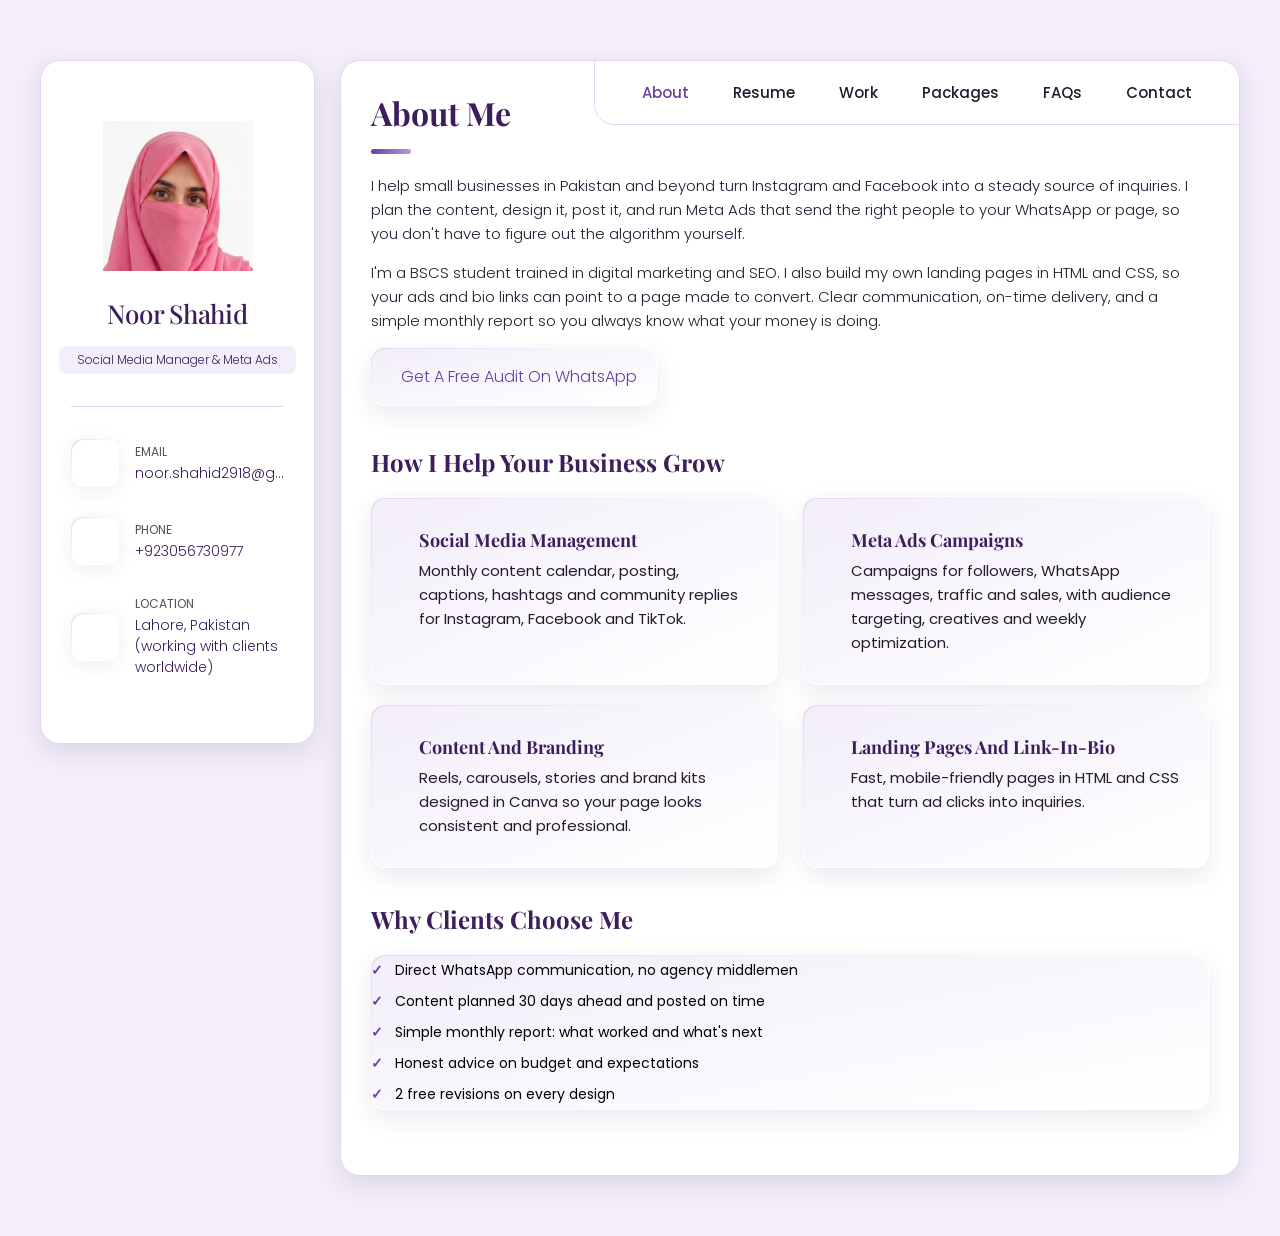
==== index.html @ eab1bddc "Add files via upload" ====
<!DOCTYPE html>
<html lang="en">

<head>
  <meta charset="UTF-8">
  <meta http-equiv="X-UA-Compatible" content="IE=edge">
  <meta name="viewport" content="width=device-width, initial-scale=1.0">
  <title>Noor Shahid | Social Media Manager &amp; Meta Ads Specialist</title>
  <meta name="description" content="Social media management, content creation and Meta Ads for small businesses in Pakistan. Book a free social media audit.">

  <!--
    - favicon
  -->
  

  <!--
    - custom css link
  -->
  <link rel="stylesheet" href="./assets/css/style.css">

  <!--
    - google font link
  -->
  <link rel="preconnect" href="https://fonts.googleapis.com">
  <link rel="preconnect" href="https://fonts.gstatic.com" crossorigin>
  <link href="https://fonts.googleapis.com/css2?family=Playfair+Display:wght@600;700&family=Poppins:wght@300;400;500;600&display=swap" rel="stylesheet">
</head>

<body>

  <!--
    - #MAIN
  -->

  <main>

    <!--
      - #SIDEBAR
    -->

    <aside class="sidebar" data-sidebar>

      <div class="sidebar-info">

        <figure class="avatar-box">
          <img src="assets/images/noor.jpg" alt="Noor Shahid" width="80">
        </figure>

        <div class="info-content">
          <h1 class="name" title="Noor Shahid">Noor Shahid</h1>

          <p class="title">Social Media Manager &amp; Meta Ads</p>
        </div>

        <button class="info_more-btn" data-sidebar-btn>
          <span>Show Contacts</span>

          <ion-icon name="chevron-down"></ion-icon>
        </button>

      </div>

      <div class="sidebar-info_more">

        <div class="separator"></div>

        <ul class="contacts-list">

          <li class="contact-item">

            <div class="icon-box">
              <ion-icon name="mail-outline"></ion-icon>
            </div>

            <div class="contact-info">
              <p class="contact-title">Email</p>

              <a href="mailto:noor.shahid2918@gmail.com" class="contact-link">noor.shahid2918@gmail.com</a>
            </div>

          </li>

          <li class="contact-item">

            <div class="icon-box">
              <ion-icon name="phone-portrait-outline"></ion-icon>
            </div>

            <div class="contact-info">
              <p class="contact-title">Phone</p>

              <a href="tel:+923056730977" class="contact-link">+923056730977</a>
            </div>

          </li>

          

          <li class="contact-item">

            <div class="icon-box">
              <ion-icon name="location-outline"></ion-icon>
            </div>

            <div class="contact-info">
              <p class="contact-title">Location</p>

              <address>Lahore, Pakistan (working with clients worldwide)</address>
            </div>

          </li>

        </ul>

        <div class="separator"></div>

        <ul class="social-list"><li class="social-item"><a href="https://www.instagram.com/noor.shahid.29/?hl=en" class="social-link" target="_blank" rel="noopener" aria-label="Instagram"><ion-icon name="logo-instagram"></ion-icon></a></li><li class="social-item"><a href="https://www.facebook.com/noorshahid.pk" class="social-link" target="_blank" rel="noopener" aria-label="Facebook"><ion-icon name="logo-facebook"></ion-icon></a></li><li class="social-item"><a href="https://www.tiktok.com/@noor.shahid9" class="social-link" target="_blank" rel="noopener" aria-label="TikTok"><ion-icon name="logo-tiktok"></ion-icon></a></li><li class="social-item"><a href="https://www.linkedin.com/in/noorshahid-pk" class="social-link" target="_blank" rel="noopener" aria-label="LinkedIn"><ion-icon name="logo-linkedin"></ion-icon></a></li><li class="social-item"><a href="https://www.youtube.com/@noorshahid-pk" class="social-link" target="_blank" rel="noopener" aria-label="YouTube"><ion-icon name="logo-youtube"></ion-icon></a></li><li class="social-item"><a href="https://wa.me/923056730977" class="social-link" target="_blank" rel="noopener" aria-label="WhatsApp"><ion-icon name="logo-whatsapp"></ion-icon></a></li></ul>

      </div>

    </aside>





    <!--
      - #main-content
    -->

    <div class="main-content">

      <!--
        - #NAVBAR
      -->

      <nav class="navbar">

        <ul class="navbar-list">

          <li class="navbar-item">
            <button class="navbar-link  active" data-nav-link>About</button>
          </li>

          <li class="navbar-item">
            <button class="navbar-link" data-nav-link>Resume</button>
          </li>

          <li class="navbar-item">
            <button class="navbar-link" data-nav-link>Work</button>
          </li>

          <li class="navbar-item"><button class="navbar-link" data-nav-link>Packages</button></li>
<li class="navbar-item"><button class="navbar-link" data-nav-link>FAQs</button></li>
<li class="navbar-item">
            <button class="navbar-link" data-nav-link>Contact</button>
          </li>
          


        </ul>

      </nav>





      <!--
        - #ABOUT
      -->

      <article class="about  active" data-page="about">

        <header>
          <h2 class="h2 article-title">About me</h2>
        </header>

        <section class="about-text">
          <p>I help small businesses in Pakistan and beyond turn Instagram and Facebook into a steady source of inquiries. I plan the content, design it, post it, and run Meta Ads that send the right people to your WhatsApp or page, so you don't have to figure out the algorithm yourself.</p>
          <p>I'm a BSCS student trained in digital marketing and SEO. I also build my own landing pages in HTML and CSS, so your ads and bio links can point to a page made to convert. Clear communication, on-time delivery, and a simple monthly report so you always know what your money is doing.</p>
          <p><a class="form-btn" style="display:inline-flex;width:auto" href="https://wa.me/923056730977?text=Hi%20Noor%2C%20I%27d%20like%20a%20free%20social%20media%20audit" target="_blank" rel="noopener"><ion-icon name="logo-whatsapp"></ion-icon><span>Get a free audit on WhatsApp</span></a></p>
        </section>


        <!--
          - service
        -->

        <section class="service">

          <h3 class="h3 service-title">How I help your business grow</h3>

          <ul class="service-list"><li class="service-item"><div class="service-icon-box"><ion-icon name="calendar-outline"></ion-icon></div><div class="service-content-box"><h4 class="h4 service-item-title">Social media management</h4><p class="service-item-text">Monthly content calendar, posting, captions, hashtags and community replies for Instagram, Facebook and TikTok.</p></div></li><li class="service-item"><div class="service-icon-box"><ion-icon name="megaphone-outline"></ion-icon></div><div class="service-content-box"><h4 class="h4 service-item-title">Meta Ads campaigns</h4><p class="service-item-text">Campaigns for followers, WhatsApp messages, traffic and sales, with audience targeting, creatives and weekly optimization.</p></div></li><li class="service-item"><div class="service-icon-box"><ion-icon name="color-palette-outline"></ion-icon></div><div class="service-content-box"><h4 class="h4 service-item-title">Content and branding</h4><p class="service-item-text">Reels, carousels, stories and brand kits designed in Canva so your page looks consistent and professional.</p></div></li><li class="service-item"><div class="service-icon-box"><ion-icon name="laptop-outline"></ion-icon></div><div class="service-content-box"><h4 class="h4 service-item-title">Landing pages and link-in-bio</h4><p class="service-item-text">Fast, mobile-friendly pages in HTML and CSS that turn ad clicks into inquiries.</p></div></li></ul>

        </section>

        <section class="service"><h3 class="h3 service-title">Why clients choose me</h3><ul class="why content-card"><li>Direct WhatsApp communication, no agency middlemen</li><li>Content planned 30 days ahead and posted on time</li><li>Simple monthly report: what worked and what's next</li><li>Honest advice on budget and expectations</li><li>2 free revisions on every design</li></ul></section>


        <!--
          - testimonials
        -->

        <!--
          TESTIMONIALS: hidden until real client testimonials are available.
          To bring back, remove this comment wrapper and fill in real
          client name, photo, and quote for each <li class="testimonials-item">.
        -->
        <!--
        <section class="testimonials">

          <h3 class="h3 testimonials-title">Testimonials</h3>

          <ul class="testimonials-list has-scrollbar">

            <li class="testimonials-item">
              <div class="content-card" data-testimonials-item>

                <figure class="testimonials-avatar-box">
                  <img src="./assets/images/avatar-1.png" alt="Client name" width="60" data-testimonials-avatar>
                </figure>

                <h4 class="h4 testimonials-item-title" data-testimonials-title>Client name</h4>

                <div class="testimonials-text" data-testimonials-text>
                  <p>
                    Client quote goes here.
                  </p>
                </div>

              </div>
            </li>

          </ul>

        </section>
        -->


        <!--
          - testimonials modal
        -->

        <div class="modal-container" data-modal-container>

          <div class="overlay" data-overlay></div>

          <section class="testimonials-modal">

            <button class="modal-close-btn" data-modal-close-btn>
              <ion-icon name="close-outline"></ion-icon>
            </button>

            <div class="modal-img-wrapper">
              <figure class="modal-avatar-box">
                <img src="./assets/images/avatar-1.png" alt="Daniel lewis" width="80" data-modal-img>
              </figure>

              <img src="./assets/images/icon-quote.svg" alt="quote icon">
            </div>

            <div class="modal-content">

              <h4 class="h3 modal-title" data-modal-title>Daniel lewis</h4>

              <time datetime="2021-06-14">14 June, 2021</time>

              <div data-modal-text>
                <p>
                  Richard was hired to create a corporate identity. We were very pleased with the work done. She has a
                  lot of experience
                  and is very concerned about the needs of client. Lorem ipsum dolor sit amet, ullamcous cididt
                  consectetur adipiscing
                  elit, seds do et eiusmod tempor incididunt ut laborels dolore magnarels alia.
                </p>
              </div>

            </div>

          </section>

        </div>


        <!--
          - clients
        -->

        <!--
          CLIENTS: hidden until you have real client logos to show.
          To bring back, remove this comment wrapper and swap in real
          client logos for each <li class="clients-item">.
        -->
        <!--
        <section class="clients">

          <h3 class="h3 clients-title">Clients</h3>

          <ul class="clients-list has-scrollbar">

            <li class="clients-item">
              <a href="#">
                <img src="./assets/images/logo-1-color.png" alt="client logo">
              </a>
            </li>

          </ul>

        </section>
        -->

      </article>





      <!--
        - #RESUME
      -->

      <article class="resume" data-page="resume">

        <header>
          <h2 class="h2 article-title">Resume</h2>
        </header>

        <section class="timeline">

          <div class="title-wrapper">
            <div class="icon-box">
              <ion-icon name="book-outline"></ion-icon>
            </div>

            <h3 class="h3">Education</h3>
          </div>

          <ol class="timeline-list"><li class="timeline-item"><h4 class="h4 timeline-item-title">Virtual University of Pakistan</h4><span>2025 — Present</span><p class="timeline-text">BS Computer Science (BSCS), in progress.</p></li></ol>

        </section>

        <section class="timeline">

          <div class="title-wrapper">
            <div class="icon-box">
              <ion-icon name="book-outline"></ion-icon>
            </div>

            <h3 class="h3">Experience</h3>
          </div>

          <ol class="timeline-list"><li class="timeline-item"><h4 class="h4 timeline-item-title">Social Media Manager &amp; Content Creator</h4><span>2026 — Present</span><p class="timeline-text">Plan, design and publish content for my brand accounts on Instagram, Facebook and TikTok: 90-day content calendars, reels, carousels and captions, with a consistent brand kit built in Canva.</p></li><li class="timeline-item"><h4 class="h4 timeline-item-title">Meta Ads (Meta Business Suite)</h4><span>2026</span><p class="timeline-text">Built four campaigns from scratch: awareness, Instagram followers, Facebook followers and WhatsApp conversions, including audience, placements, budget and call-to-action setup.</p></li><li class="timeline-item"><h4 class="h4 timeline-item-title">Digital Marketing &amp; SEO Training</h4><span>2026</span><p class="timeline-text">4-month professional course covering content strategy, SEO, social media marketing and paid ads.</p></li><li class="timeline-item"><h4 class="h4 timeline-item-title">Web Designer (HTML, CSS)</h4><span>2026 — Present</span><p class="timeline-text">Responsive websites and landing pages for businesses and my own products.</p></li></ol>

        </section>

        <section class="skill">

          <h3 class="h3 skills-title">My skills</h3>

          <ul class="skills-list content-card"><li class="skills-item"><div class="title-wrapper"><h5 class="h5">Social media management</h5><data value="90">90%</data></div><div class="skill-progress-bg"><div class="skill-progress-fill" style="width: 90%;"></div></div></li><li class="skills-item"><div class="title-wrapper"><h5 class="h5">Content creation (Canva, reels, carousels)</h5><data value="85">85%</data></div><div class="skill-progress-bg"><div class="skill-progress-fill" style="width: 85%;"></div></div></li><li class="skills-item"><div class="title-wrapper"><h5 class="h5">Copywriting and captions</h5><data value="80">80%</data></div><div class="skill-progress-bg"><div class="skill-progress-fill" style="width: 80%;"></div></div></li><li class="skills-item"><div class="title-wrapper"><h5 class="h5">Meta Ads (Business Suite)</h5><data value="70">70%</data></div><div class="skill-progress-bg"><div class="skill-progress-fill" style="width: 70%;"></div></div></li><li class="skills-item"><div class="title-wrapper"><h5 class="h5">Digital marketing and SEO</h5><data value="75">75%</data></div><div class="skill-progress-bg"><div class="skill-progress-fill" style="width: 75%;"></div></div></li><li class="skills-item"><div class="title-wrapper"><h5 class="h5">Landing pages (HTML, CSS)</h5><data value="85">85%</data></div><div class="skill-progress-bg"><div class="skill-progress-fill" style="width: 85%;"></div></div></li></ul>

        </section>

      </article>





      <!--
        - #PORTFOLIO
      -->

      <article class="portfolio" data-page="work"><header><h2 class="h2 article-title">My work</h2></header><section><p class="note">My content, campaigns and updates live on my social accounts. Tap any card to see them.</p><div class="soc-list"><a class="soc-card" href="https://www.instagram.com/noor.shahid.29/?hl=en" target="_blank" rel="noopener"><ion-icon name="logo-instagram"></ion-icon><div><b>Instagram</b><span>@noor.shahid.29</span></div></a><a class="soc-card" href="https://www.facebook.com/noorshahid.pk" target="_blank" rel="noopener"><ion-icon name="logo-facebook"></ion-icon><div><b>Facebook</b><span>Noor Shahid</span></div></a><a class="soc-card" href="https://www.tiktok.com/@noor.shahid9" target="_blank" rel="noopener"><ion-icon name="logo-tiktok"></ion-icon><div><b>TikTok</b><span>@noor.shahid9</span></div></a><a class="soc-card" href="https://www.linkedin.com/in/noorshahid-pk" target="_blank" rel="noopener"><ion-icon name="logo-linkedin"></ion-icon><div><b>LinkedIn</b><span>Noor Shahid</span></div></a><a class="soc-card" href="https://www.youtube.com/@noorshahid-pk" target="_blank" rel="noopener"><ion-icon name="logo-youtube"></ion-icon><div><b>YouTube</b><span>@noorshahid-pk</span></div></a></div></section></article>






      <!--
        - #CONTACT
      -->

      <article class="portfolio" data-page="packages"><header><h2 class="h2 article-title">Packages</h2></header><section><h3 class="h3">Social media management</h3><div class="plan-grid"><div class="plan"><div class="top"><h4>Silver</h4><div class="p">Rs 10,000</div><small>per month</small></div><ul><li>1 platform</li><li>12 designed posts + 2 reels</li><li>Creative captions</li><li>Hashtag research</li><li>Content calendar</li><li>Basic monthly report</li></ul><a class="btn-cta" href="https://wa.me/923056730977?text=Hi%20Noor%2C%20I%20want%20to%20order%20a%20package" target="_blank" rel="noopener">Order now</a></div><div class="plan pop"><div class="top"><h4>Gold <span class=badge>Popular</span></h4><div class="p">Rs 18,000</div><small>per month</small></div><ul><li>2 platforms</li><li>20 designed posts + 6 reels</li><li>10 stories</li><li>Captions and hashtags</li><li>Community replies</li><li>Detailed monthly report</li></ul><a class="btn-cta" href="https://wa.me/923056730977?text=Hi%20Noor%2C%20I%20want%20to%20order%20a%20package" target="_blank" rel="noopener">Order now</a></div><div class="plan"><div class="top"><h4>Platinum</h4><div class="p">Rs 30,000</div><small>per month</small></div><ul><li>3 platforms</li><li>30 designed posts + 10 reels</li><li>20 stories</li><li>Monthly strategy call</li><li>Competitor review</li><li>Detailed report and plan</li></ul><a class="btn-cta" href="https://wa.me/923056730977?text=Hi%20Noor%2C%20I%20want%20to%20order%20a%20package" target="_blank" rel="noopener">Order now</a></div></div><h3 class="h3">Meta Ads management</h3><div class="plan-grid"><div class="plan"><div class="top"><h4>Basic</h4><div class="p">Rs 8,000</div><small>per month</small></div><ul><li>1 campaign</li><li>2 ad creatives</li><li>Audience setup</li><li>Monthly report</li></ul><a class="btn-cta" href="https://wa.me/923056730977?text=Hi%20Noor%2C%20I%20want%20to%20order%20a%20package" target="_blank" rel="noopener">Order now</a></div><div class="plan pop"><div class="top"><h4>Standard <span class=badge>Popular</span></h4><div class="p">Rs 15,000</div><small>per month</small></div><ul><li>2 campaigns</li><li>4 ad creatives</li><li>Weekly optimization</li><li>Bi-weekly report</li></ul><a class="btn-cta" href="https://wa.me/923056730977?text=Hi%20Noor%2C%20I%20want%20to%20order%20a%20package" target="_blank" rel="noopener">Order now</a></div><div class="plan"><div class="top"><h4>Pro</h4><div class="p">Rs 25,000</div><small>per month</small></div><ul><li>4 campaigns</li><li>8 creatives + retargeting</li><li>Weekly optimization</li><li>Weekly report</li></ul><a class="btn-cta" href="https://wa.me/923056730977?text=Hi%20Noor%2C%20I%20want%20to%20order%20a%20package" target="_blank" rel="noopener">Order now</a></div></div><p class="note">Launch prices for my first clients. Ad budget is paid separately to Meta. 50% advance, the rest on delivery or at the start of the month. Need something custom? Ask for a quote.</p><a class="form-btn btn-inline" href="https://wa.me/923056730977?text=Hi%20Noor%2C%20I%27m%20interested%20in%20your%20packages" target="_blank" rel="noopener"><ion-icon name="logo-whatsapp"></ion-icon><span>Ask about a package</span></a></section></article>
<article class="portfolio" data-page="faqs"><header><h2 class="h2 article-title">FAQs</h2></header><section><details><summary>What do you need from me to start?</summary><p>Your logo, brand colors, product photos and admin or partner access to your pages. Never share your password.</p></details><details><summary>Do you guarantee sales or followers?</summary><p>I guarantee quality work, consistency and honest reporting. Results depend on your product, budget and market.</p></details><details><summary>Is the ad budget included?</summary><p>No. The ad budget goes straight from your account to Meta. My fee covers strategy, creatives and management.</p></details><details><summary>How many revisions do I get?</summary><p>Two revisions per post or ad creative. Extra revisions are charged separately.</p></details><details><summary>How fast can we start?</summary><p>Usually within 3 to 5 working days after the advance payment.</p></details><details><summary>How do I pay?</summary><p>Bank transfer, JazzCash or Easypaisa. 50% advance, the rest as agreed. You get an invoice for every payment.</p></details><details><summary>Can I cancel?</summary><p>Yes, with 7 days notice. Advance for work already started is non-refundable.</p></details></section></article>

      <!-- #CONTACT -->
      <article class="contact" data-page="contact">

        <header>
          <h2 class="h2 article-title">Contact</h2>
        </header>

        <section class="mapbox" data-mapbox>
          <figure>
            <iframe
              src="https://www.google.com/maps/embed?pb=!1m18!1m12!1m3!1d217712.8!2d74.2100!3d31.5497!2m3!1f0!2f0!3f0!3m2!1i1024!2i768!4f13.1!3m3!1m2!1s0x39190483e58107d9%3A0xc22e37f9b47ff86f!2sLahore%2C%20Pakistan!5e0!3m2!1sen!2sbd!4v1647608789441!5m2!1sen!2sbd"
              width="400" height="300" loading="lazy"></iframe>
          </figure>
        </section>

        <section class="contact-form">

          <h3 class="h3 form-title">Get a free social media audit</h3>

          <form name="contact" method="POST" data-netlify="true" netlify-honeypot="bot-field" action="/thank-you.html" class="form" data-form>

            <input type="hidden" name="form-name" value="contact">

            <p style="display:none;">
              <label>Don't fill this out if you're human: <input name="bot-field"></label>
            </p>

            <div class="input-wrapper">
              <input type="text" name="fullname" class="form-input" placeholder="Full name" required data-form-input>

              <input type="email" name="email" class="form-input" placeholder="Email address" required data-form-input>
            </div>

            <textarea name="message" class="form-input" placeholder="Tell me about your business, your platform and your goal" required data-form-input></textarea>

            <button class="form-btn" type="submit" disabled data-form-btn>
              <ion-icon name="paper-plane"></ion-icon>
              <span>Send Message</span>
            </button>

          </form>

        </section>

      </article>

    </div>

  </main>






  <!--
    - custom js link
  -->
  <script src="./assets/js/script.js"></script>

  <!--
    - ionicon link
  -->
  <script type="module" src="https://unpkg.com/ionicons@5.5.2/dist/ionicons/ionicons.esm.js"></script>
  <script nomodule src="https://unpkg.com/ionicons@5.5.2/dist/ionicons/ionicons.js"></script>

</body>

</html>
---- assets/css/style.css ----
/*-----------------------------------*\
  #style.css
\*-----------------------------------*/


/**
 * copyright 2022 @codewithsadee
 */





/*-----------------------------------*\
  #CUSTOM PROPERTY
\*-----------------------------------*/

:root {

  /**
   * colors
   */

  /* gradient */

  --bg-gradient-onyx: linear-gradient(
    to bottom right, 
    hsl(240, 1%, 25%) 3%, 
    hsl(0, 0%, 19%) 97%
  );
  --bg-gradient-jet: linear-gradient(
    to bottom right, 
    hsla(240, 1%, 18%, 0.251) 0%, 
    hsla(240, 2%, 11%, 0) 100%
  ), hsl(240, 2%, 13%);
  --bg-gradient-yellow-1: linear-gradient(
    to bottom right, 
    hsl(45, 100%, 71%) 0%, 
    hsla(36, 100%, 69%, 0) 50%
  );
  --bg-gradient-yellow-2: linear-gradient(
    135deg, 
    hsla(45, 100%, 71%, 0.251) 0%, 
    hsla(35, 100%, 68%, 0) 59.86%
  ), hsl(240, 2%, 13%);
  --border-gradient-onyx: linear-gradient(
    to bottom right, 
    hsl(0, 0%, 25%) 0%, 
    hsla(0, 0%, 25%, 0) 50%
  );
  --text-gradient-yellow: linear-gradient(
    to right, 
    hsl(45, 100%, 72%), 
    hsl(35, 100%, 68%)
  );

  /* solid */

  --jet: hsl(0, 0%, 22%);
  --onyx: hsl(240, 1%, 17%);
  --eerie-black-1: hsl(240, 2%, 13%);
  --eerie-black-2: hsl(240, 2%, 12%);
  --smoky-black: hsl(0, 0%, 7%);
  --white-1: hsl(0, 0%, 100%);
  --white-2: hsl(0, 0%, 98%);
  --orange-yellow-crayola: hsl(45, 100%, 72%);
  --vegas-gold: hsl(45, 54%, 58%);
  --light-gray: hsl(0, 0%, 84%);
  --light-gray-70: hsla(0, 0%, 84%, 0.7);
  --bittersweet-shimmer: hsl(0, 43%, 51%);

  /**
   * typography
   */

  /* font-family */
  --ff-poppins: 'Poppins', sans-serif;

  /* font-size */
  --fs-1: 24px;
  --fs-2: 18px;
  --fs-3: 17px;
  --fs-4: 16px;
  --fs-5: 15px;
  --fs-6: 14px;
  --fs-7: 13px;
  --fs-8: 11px;

  /* font-weight */
  --fw-300: 300;
  --fw-400: 400;
  --fw-500: 500;
  --fw-600: 600;

  /**
   * shadow
   */
  
  --shadow-1: -4px 8px 24px hsla(0, 0%, 0%, 0.25);
  --shadow-2: 0 16px 30px hsla(0, 0%, 0%, 0.25);
  --shadow-3: 0 16px 40px hsla(0, 0%, 0%, 0.25);
  --shadow-4: 0 25px 50px hsla(0, 0%, 0%, 0.15);
  --shadow-5: 0 24px 80px hsla(0, 0%, 0%, 0.25);

  /**
   * transition
   */

  --transition-1: 0.25s ease;
  --transition-2: 0.5s ease-in-out;

}





/*-----------------------------------*\
  #RESET
\*-----------------------------------*/

*, *::before, *::after {
  margin: 0;
  padding: 0;
  box-sizing: border-box;
}

a { text-decoration: none; }

li { list-style: none; }

img, ion-icon, a, button, time, span { display: block; }

button {
  font: inherit;
  background: none;
  border: none;
  text-align: left;
  cursor: pointer;
}

input, textarea {
  display: block;
  width: 100%;
  background: none;
  font: inherit;
}

::selection {
  background: var(--orange-yellow-crayola);
  color: var(--smoky-black);
}

:focus { outline-color: var(--orange-yellow-crayola); }

html { font-family: var(--ff-poppins); }

body { background: var(--smoky-black); }





/*-----------------------------------*\
  #REUSED STYLE
\*-----------------------------------*/

.sidebar,
article {
  background: var(--eerie-black-2);
  border: 1px solid var(--jet);
  border-radius: 20px;
  padding: 15px;
  box-shadow: var(--shadow-1);
  z-index: 1;
}

.separator {
  width: 100%;
  height: 1px;
  background: var(--jet);
  margin: 16px 0;
}

.icon-box {
  position: relative;
  background: var(--border-gradient-onyx);
  width: 30px;
  height: 30px;
  border-radius: 8px;
  display: flex;
  justify-content: center;
  align-items: center;
  font-size: 16px;
  color: var(--orange-yellow-crayola);
  box-shadow: var(--shadow-1);
  z-index: 1;
}

.icon-box::before {
  content: "";
  position: absolute;
  inset: 1px;
  background: var(--eerie-black-1);
  border-radius: inherit;
  z-index: -1;
}

.icon-box ion-icon { --ionicon-stroke-width: 35px; }

article { display: none; }

article.active {
  display: block;
  animation: fade 0.5s ease backwards;
}

@keyframes fade {
  0% { opacity: 0; }
  100% { opacity: 1; }
}

.h2,
.h3,
.h4,
.h5 {
  color: var(--white-2);
  text-transform: capitalize;
}

.h2 { font-size: var(--fs-1); }

.h3 { font-size: var(--fs-2); }

.h4 { font-size: var(--fs-4); }

.h5 {
  font-size: var(--fs-7);
  font-weight: var(--fw-500);
}

.article-title {
  position: relative;
  padding-bottom: 7px;
}

.article-title::after {
  content: "";
  position: absolute;
  bottom: 0;
  left: 0;
  width: 30px;
  height: 3px;
  background: var(--text-gradient-yellow);
  border-radius: 3px;
}

.has-scrollbar::-webkit-scrollbar {
  width: 5px; /* for vertical scrollbar */
  height: 5px; /* for horizontal scrollbar */
}

.has-scrollbar::-webkit-scrollbar-track {
  background: var(--onyx);
  border-radius: 5px;
}

.has-scrollbar::-webkit-scrollbar-thumb {
  background: var(--orange-yellow-crayola);
  border-radius: 5px;
}

.has-scrollbar::-webkit-scrollbar-button { width: 20px; }

.content-card {
  position: relative;
  background: var(--border-gradient-onyx);
  padding: 15px;
  padding-top: 45px;
  border-radius: 14px;
  box-shadow: var(--shadow-2);
  cursor: pointer;
  z-index: 1;
}

.content-card::before {
  content: "";
  position: absolute;
  inset: 1px;
  background: var(--bg-gradient-jet);
  border-radius: inherit;
  z-index: -1;
}





/*-----------------------------------*\
  #MAIN
\*-----------------------------------*/

main {
  margin: 15px 12px;
  margin-bottom: 75px;
  min-width: 259px;
}





/*-----------------------------------*\
  #SIDEBAR
\*-----------------------------------*/

.sidebar {
  margin-bottom: 15px;
  max-height: 112px;
  overflow: hidden;
  transition: var(--transition-2);
}

.sidebar.active { max-height: 405px; }

.sidebar-info {
  position: relative;
  display: flex;
  justify-content: flex-start;
  align-items: center;
  gap: 15px;
}

.avatar-box {
  background: var(--bg-gradient-onyx);
  border-radius: 20px;
}

.info-content .name {
  color: var(--white-2);
  font-size: var(--fs-3);
  font-weight: var(--fw-500);
  letter-spacing: -0.25px;
  margin-bottom: 10px;
}

.info-content .title {
  color: var(--white-1);
  background: var(--onyx);
  font-size: var(--fs-8);
  font-weight: var(--fw-300);
  width: max-content;
  padding: 3px 12px;
  border-radius: 8px;
}

.info_more-btn {
  position: absolute;
  top: -15px;
  right: -15px;
  border-radius: 0 15px;
  font-size: 13px;
  color: var(--orange-yellow-crayola);
  background: var(--border-gradient-onyx);
  padding: 10px;
  box-shadow: var(--shadow-2);
  transition: var(--transition-1);
  z-index: 1;
}

.info_more-btn::before {
  content: "";
  position: absolute;
  inset: 1px;
  border-radius: inherit;
  background: var(--bg-gradient-jet);
  transition: var(--transition-1);
  z-index: -1;
}

.info_more-btn:hover,
.info_more-btn:focus { background: var(--bg-gradient-yellow-1); }

.info_more-btn:hover::before,
.info_more-btn:focus::before { background: var(--bg-gradient-yellow-2); }

.info_more-btn span { display: none; }

.sidebar-info_more {
  opacity: 0;
  visibility: hidden;
  transition: var(--transition-2);
}

.sidebar.active .sidebar-info_more {
  opacity: 1;
  visibility: visible;
}

.contacts-list {
  display: grid;
  grid-template-columns: 1fr;
  gap: 16px;
}

.contact-item {
  min-width: 100%;
  display: flex;
  align-items: center;
  gap: 16px;
}

.contact-info {
  max-width: calc(100% - 46px);
  width: calc(100% - 46px);
}

.contact-title {
  color: var(--light-gray-70);
  font-size: var(--fs-8);
  text-transform: uppercase;
  margin-bottom: 2px;
}

.contact-info :is(.contact-link, time, address) {
  color: var(--white-2);
  font-size: var(--fs-7);
}

.contact-info address { font-style: normal; }

.social-list {
  display: flex;
  justify-content: flex-start;
  align-items: center;
  gap: 15px;
  padding-bottom: 4px;
  padding-left: 7px;
}

.social-item .social-link {
  color: var(--light-gray-70);
  font-size: 18px;
}


.social-item .social-link:hover { color: var(--light-gray); }





/*-----------------------------------*\
  #NAVBAR
\*-----------------------------------*/

.navbar {
  position: fixed;
  bottom: 0;
  left: 0;
  width: 100%;
  background: hsla(240, 1%, 17%, 0.75);
  backdrop-filter: blur(10px);
  border: 1px solid var(--jet);
  border-radius: 12px 12px 0 0;
  box-shadow: var(--shadow-2);
  z-index: 5;
}

.navbar-list {
  display: flex;
  flex-wrap: wrap;
  justify-content: center;
  align-items: center;
  padding: 0 10px;
}

.navbar-link {
  color: var(--light-gray);
  font-size: var(--fs-8);
  padding: 20px 7px;
  transition: color var(--transition-1);
}

.navbar-link:hover,
.navbar-link:focus { color: var(--light-gray-70); }

.navbar-link.active { color: var(--orange-yellow-crayola); }





/*-----------------------------------*\
  #ABOUT
\*-----------------------------------*/

.about .article-title { margin-bottom: 15px; }

.about-text {
  color: var(--light-gray);
  font-size: var(--fs-6);
  font-weight: var(--fw-300);
  line-height: 1.6;
}

.about-text p { margin-bottom: 15px; }



/**
 * #service 
 */

.service { margin-bottom: 35px; }

.service-title { margin-bottom: 20px; }

.service-list {
  display: grid;
  grid-template-columns: 1fr;
  gap: 20px;
}

.service-item {
  position: relative;
  background: var(--border-gradient-onyx);
  padding: 20px;
  border-radius: 14px;
  box-shadow: var(--shadow-2);
  z-index: 1;
}

.service-item::before {
  content: "";
  position: absolute;
  inset: 1px;
  background: var(--bg-gradient-jet);
  border-radius: inherit;
  z-index: -1;
}

.service-icon-box { margin-bottom: 10px; }

.service-icon-box img { margin: auto; }

.service-content-box { text-align: center; }

.service-item-title { margin-bottom: 7px; }

.service-item-text {
  color: var(--light-gray);
  font-size: var(--fs-6);
  font-weight: var(--fw-3);
  line-height: 1.6;
}


/**
 * #testimonials 
 */

.testimonials { margin-bottom: 30px; }

.testimonials-title { margin-bottom: 20px; }

.testimonials-list {
  display: flex;
  justify-content: flex-start;
  align-items: flex-start;
  gap: 15px;
  margin: 0 -15px;
  padding: 25px 15px;
  padding-bottom: 35px;
  overflow-x: auto;
  scroll-behavior: smooth;
  overscroll-behavior-inline: contain;
  scroll-snap-type: inline mandatory;
}

.testimonials-item {
  min-width: 100%;
  scroll-snap-align: center;
}

.testimonials-avatar-box {
  position: absolute;
  top: 0;
  left: 0;
  transform: translate(15px, -25px);
  background: var(--bg-gradient-onyx);
  border-radius: 14px;
  box-shadow: var(--shadow-1);
}

.testimonials-item-title { margin-bottom: 7px; }

.testimonials-text {
  color: var(--light-gray);
  font-size: var(--fs-6);
  font-weight: var(--fw-300);
  line-height: 1.6;
  display: -webkit-box;
  line-clamp: 4;
  -webkit-line-clamp: 4;
  -webkit-box-orient: vertical;
  overflow: hidden;
}


/**
 * #testimonials-modal
 */

.modal-container {
  position: fixed;
  top: 0;
  left: 0;
  width: 100%;
  height: 100%;
  display: flex;
  justify-content: center;
  align-items: center;
  overflow-y: auto;
  overscroll-behavior: contain;
  z-index: 20;
  pointer-events: none;
  visibility: hidden;
}

.modal-container::-webkit-scrollbar { display: none; }

.modal-container.active {
  pointer-events: all;
  visibility: visible;
}

.overlay {
  position: fixed;
  top: 0;
  left: 0;
  width: 100%;
  height: 100vh;
  background: hsl(0, 0%, 5%);
  opacity: 0;
  visibility: hidden;
  pointer-events: none;
  z-index: 1;
  transition: var(--transition-1);
}

.overlay.active {
  opacity: 0.8;
  visibility: visible;
  pointer-events: all;
}

.testimonials-modal {
  background: var(--eerie-black-2);
  position: relative;
  padding: 15px;
  margin: 15px 12px;
  border: 1px solid var(--jet);
  border-radius: 14px;
  box-shadow: var(--shadow-5);
  transform: scale(1.2);
  opacity: 0;
  transition: var(--transition-1);
  z-index: 2;
}

.modal-container.active .testimonials-modal {
  transform: scale(1);
  opacity: 1;
}

.modal-close-btn {
  position: absolute;
  top: 15px;
  right: 15px;
  background: var(--onyx);
  border-radius: 8px;
  width: 32px;
  height: 32px;
  display: flex;
  justify-content: center;
  align-items: center;
  color: var(--white-2);
  font-size: 18px;
  opacity: 0.7;
}

.modal-close-btn:hover,
.modal-close-btn:focus { opacity: 1; }

.modal-close-btn ion-icon { --ionicon-stroke-width: 50px; }

.modal-avatar-box {
  background: var(--bg-gradient-onyx);
  width: max-content;
  border-radius: 14px;
  margin-bottom: 15px;
  box-shadow: var(--shadow-2);
}

.modal-img-wrapper > img { display: none; }

.modal-title { margin-bottom: 4px; }

.modal-content time {
  font-size: var(--fs-6);
  color: var(--light-gray-70);
  font-weight: var(--fw-300);
  margin-bottom: 10px;
}

.modal-content p {
  color: var(--light-gray);
  font-size: var(--fs-6);
  font-weight: var(--fw-300);
  line-height: 1.6;
}


/**
 * #clients 
 */

.clients { margin-bottom: 15px; }

.clients-list {
  display: flex;
  justify-content: flex-start;
  align-items: flex-start;
  gap: 15px;
  margin: 0 -15px;
  padding: 25px;
  padding-bottom: 25px;
  overflow-x: auto;
  scroll-behavior: smooth;
  overscroll-behavior-inline: contain;
  scroll-snap-type: inline mandatory;
  scroll-padding-inline: 25px;
}

.clients-item {
  min-width: 50%;
  scroll-snap-align: start;
}

.clients-item img {
  width: 100%;
  filter: grayscale(1);
  transition: var(--transition-1);
}

.clients-item img:hover { filter: grayscale(0); }





/*-----------------------------------*\
  #RESUME
\*-----------------------------------*/

.article-title { margin-bottom: 30px; }


/**
 * education and experience 
 */

.timeline { margin-bottom: 30px; }

.timeline .title-wrapper {
  display: flex;
  align-items: center;
  gap: 15px;
  margin-bottom: 25px;
}

.timeline-list {
  font-size: var(--fs-6);
  margin-left: 45px;
}

.timeline-item { position: relative; }

.timeline-item:not(:last-child) { margin-bottom: 20px; }

.timeline-item-title {
  font-size: var(--fs-6);
  line-height: 1.3;
  margin-bottom: 7px;
}

.timeline-list span {
  color: var(--vegas-gold);
  font-weight: var(--fw-400);
  line-height: 1.6;
}

.timeline-item:not(:last-child)::before {
  content: "";
  position: absolute;
  top: -25px;
  left: -30px;
  width: 1px;
  height: calc(100% + 50px);
  background: var(--jet);
}

.timeline-item::after {
  content: "";
  position: absolute;
  top: 5px;
  left: -33px;
  height: 6px;
  width: 6px;
  background: var(--text-gradient-yellow);
  border-radius: 50%;
  box-shadow: 0 0 0 4px var(--jet);
}

.timeline-text {
  color: var(--light-gray);
  font-weight: var(--fw-300);
  line-height: 1.6;
}


/**
 * skills 
 */

.skills-title { margin-bottom: 20px; }

.skills-list { padding: 20px; }


.skills-item:not(:last-child) { margin-bottom: 15px; }

.skill .title-wrapper {
  display: flex;
  align-items: center;
  gap: 5px;
  margin-bottom: 8px;
}

.skill .title-wrapper data {
  color: var(--light-gray);
  font-size: var(--fs-7);
  font-weight: var(--fw-300);
}

.skill-progress-bg {
  background: var(--jet);
  width: 100%;
  height: 8px;
  border-radius: 10px;
}

.skill-progress-fill {
  background: var(--text-gradient-yellow);
  height: 100%;
  border-radius: inherit;
}





/*-----------------------------------*\
  #PORTFOLIO
\*-----------------------------------*/

.filter-list { display: none; }

.filter-select-box {
  position: relative;
  margin-bottom: 25px;
}

.filter-select {
  background: var(--eerie-black-2);
  color: var(--light-gray);
  display: flex;
  justify-content: space-between;
  align-items: center;
  width: 100%;
  padding: 12px 16px;
  border: 1px solid var(--jet);
  border-radius: 14px;
  font-size: var(--fs-6);
  font-weight: var(--fw-300);
}

.filter-select.active .select-icon { transform: rotate(0.5turn); }

.select-list {
  background: var(--eerie-black-2);
  position: absolute;
  top: calc(100% + 6px);
  width: 100%;
  padding: 6px;
  border: 1px solid var(--jet);
  border-radius: 14px;
  z-index: 2;
  opacity: 0;
  visibility: hidden;
  pointer-events: none;
  transition: 0.15s ease-in-out;
}

.filter-select.active + .select-list {
  opacity: 1;
  visibility: visible;
  pointer-events: all;
}

.select-item button {
  background: var(--eerie-black-2);
  color: var(--light-gray);
  font-size: var(--fs-6);
  font-weight: var(--fw-300);
  text-transform: capitalize;
  width: 100%;
  padding: 8px 10px;
  border-radius: 8px;
}

.select-item button:hover { --eerie-black-2: hsl(240, 2%, 20%); }

.project-list {
  display: grid;
  grid-template-columns: 1fr;
  gap: 30px;
  margin-bottom: 10px;
}

.project-item { display: none; }

.project-item.active {
  display: block;
  animation: scaleUp 0.25s ease forwards;
}

@keyframes scaleUp {
  0% { transform: scale(0.5); }
  100% { transform: scale(1); }
}

.project-item > a { width: 100%; }

.project-img {
  position: relative;
  width: 100%;
  height: 200px;
  border-radius: 16px;
  overflow: hidden;
  margin-bottom: 15px;
}

.project-img::before {
  content: "";
  position: absolute;
  top: 0;
  left: 0;
  width: 100%;
  height: 100%;
  background: transparent;
  z-index: 1;
  transition: var(--transition-1);
}

.project-item > a:hover .project-img::before { background: hsla(0, 0%, 0%, 0.5); }

.project-item-icon-box {
  --scale: 0.8;

  background: var(--jet);
  color: var(--orange-yellow-crayola);
  position: absolute;
  top: 50%;
  left: 50%;
  transform: translate(-50%, -50%) scale(var(--scale));
  font-size: 20px;
  padding: 18px;
  border-radius: 12px;
  opacity: 0;
  z-index: 1;
  transition: var(--transition-1);
}

.project-item > a:hover .project-item-icon-box {
  --scale: 1;
  opacity: 1;
}

.project-item-icon-box ion-icon { --ionicon-stroke-width: 50px; }

.project-img img {
  width: 100%;
  height: 100%;
  object-fit: cover;
  transition: var(--transition-1);
}

.project-item > a:hover img { transform: scale(1.1); }

.project-title,
.project-category { margin-left: 10px; }

.project-title {
  color: var(--white-2);
  font-size: var(--fs-5);
  font-weight: var(--fw-400);
  text-transform: capitalize;
  line-height: 1.3;
}

.project-category {
  color: var(--light-gray-70);
  font-size: var(--fs-6);
  font-weight: var(--fw-300);
}





/*-----------------------------------*\
  #BLOG
\*-----------------------------------*/

.blog-posts { margin-bottom: 10px; }

.blog-posts-list {
  display: grid;
  grid-template-columns: 1fr;
  gap: 20px;
}

.blog-post-item > a {
  position: relative;
  background: var(--border-gradient-onyx);
  height: 100%;
  box-shadow: var(--shadow-4);
  border-radius: 16px;
  z-index: 1;
}

.blog-post-item > a::before {
  content: "";
  position: absolute;
  inset: 1px;
  border-radius: inherit;
  background: var(--eerie-black-1);
  z-index: -1;
}

.blog-banner-box {
  width: 100%;
  height: 200px;
  border-radius: 12px;
  overflow: hidden;
}

.blog-banner-box img {
  width: 100%;
  height: 100%;
  object-fit: cover;
  transition: var(--transition-1);
}

.blog-post-item > a:hover .blog-banner-box img { transform: scale(1.1); }

.blog-content { padding: 15px; }

.blog-meta {
  display: flex;
  justify-content: flex-start;
  align-items: center;
  gap: 7px;
  margin-bottom: 10px;
}

.blog-meta :is(.blog-category, time) {
  color: var(--light-gray-70);
  font-size: var(--fs-6);
  font-weight: var(--fw-300);
}

.blog-meta .dot {
  background: var(--light-gray-70);
  width: 4px;
  height: 4px;
  border-radius: 4px;
}

.blog-item-title {
  margin-bottom: 10px;
  line-height: 1.3;
  transition: var(--transition-1);
}

.blog-post-item > a:hover .blog-item-title { color: var(--orange-yellow-crayola); }

.blog-text {
  color: var(--light-gray);
  font-size: var(--fs-6);
  font-weight: var(--fw-300);
  line-height: 1.6;
}





/*-----------------------------------*\
  #CONTACT
\*-----------------------------------*/

.mapbox {
  position: relative;
  height: 250px;
  width: 100%;
  border-radius: 16px;
  margin-bottom: 30px;
  border: 1px solid var(--jet);
  overflow: hidden;
}

.mapbox figure { height: 100%; }

.mapbox iframe {
  width: 100%;
  height: 100%;
  border: none;
  filter: grayscale(1) invert(1);
}

.contact-form { margin-bottom: 10px; }

.form-title { margin-bottom: 20px; }

.input-wrapper {
  display: grid;
  grid-template-columns: 1fr;
  gap: 25px;
  margin-bottom: 25px;
}

.form-input {
  color: var(--white-2);
  font-size: var(--fs-6);
  font-weight: var(--fw-400);
  padding: 13px 20px;
  border: 1px solid var(--jet);
  border-radius: 14px;
  outline: none;
}

.form-input::placeholder { font-weight: var(--fw-500); }

.form-input:focus { border-color: var(--orange-yellow-crayola); }

textarea.form-input {
  min-height: 100px;
  height: 120px;
  max-height: 200px;
  resize: vertical;
  margin-bottom: 25px;
}

textarea.form-input::-webkit-resizer { display: none; }

.form-input:focus:invalid { border-color: var(--bittersweet-shimmer); }

.form-btn {
  position: relative;
  width: 100%;
  background: var(--border-gradient-onyx);
  color: var(--orange-yellow-crayola);
  display: flex;
  justify-content: center;
  align-items: center;
  gap: 10px;
  padding: 13px 20px;
  border-radius: 14px;
  font-size: var(--fs-6);
  text-transform: capitalize;
  box-shadow: var(--shadow-3);
  z-index: 1;
  transition: var(--transition-1);
}

.form-btn::before {
  content: "";
  position: absolute;
  inset: 1px;
  background: var(--bg-gradient-jet);
  border-radius: inherit;
  z-index: -1;
  transition: var(--transition-1);
}

.form-btn ion-icon { font-size: 16px; }

.form-btn:hover { background: var(--bg-gradient-yellow-1); }

.form-btn:hover::before { background: var(--bg-gradient-yellow-2); }

.form-btn:disabled {
  opacity: 0.7;
  cursor: not-allowed;
}

.form-btn:disabled:hover { background: var(--border-gradient-onyx); }

.form-btn:disabled:hover::before { background: var(--bg-gradient-jet); }





/*-----------------------------------*\
  #RESPONSIVE
\*-----------------------------------*/

/**
 * responsive larger than 450px screen
 */

@media (min-width: 450px) {

  /**
   * client
   */

  .clients-item { min-width: calc(33.33% - 10px); }



  /**
   * #PORTFOLIO, BLOG 
   */

  .project-img,
  .blog-banner-box { height: auto; }

}





/**
 * responsive larger than 580px screen
 */

@media (min-width: 580px) {

  /**
   * CUSTOM PROPERTY
   */

  :root {

    /**
     * typography
     */

    --fs-1: 32px;
    --fs-2: 24px;
    --fs-3: 26px;
    --fs-4: 18px;
    --fs-6: 15px;
    --fs-7: 15px;
    --fs-8: 12px;

  }



  /**
   * #REUSED STYLE
   */

  .sidebar, article {
    width: 520px;
    margin-inline: auto;
    padding: 30px;
  }

  .article-title {
    font-weight: var(--fw-600);
    padding-bottom: 15px;
  }

  .article-title::after {
    width: 40px;
    height: 5px;
  }

  .icon-box {
    width: 48px;
    height: 48px;
    border-radius: 12px;
    font-size: 18px;
  }



  /**
   * #MAIN
   */

  main {
    margin-top: 60px;
    margin-bottom: 100px;
  }



  /**
   * #SIDEBAR
   */

  .sidebar {
    max-height: 180px;
    margin-bottom: 30px;
  }

  .sidebar.active { max-height: 584px; }

  .sidebar-info { gap: 25px; }

  .avatar-box { border-radius: 30px; }

  .avatar-box img { width: 120px; }

  .info-content .name { margin-bottom: 15px; }

  .info-content .title { padding: 5px 18px; }

  .info_more-btn {
    top: -30px;
    right: -30px;
    padding: 10px 15px;
  }

  .info_more-btn span {
    display: block;
    font-size: var(--fs-8);
  }

  .info_more-btn ion-icon { display: none; }

  .separator { margin: 32px 0; }

  .contacts-list { gap: 20px; }

  .contact-info {
    max-width: calc(100% - 64px);
    width: calc(100% - 64px);
  }



  /**
   * #NAVBAR
   */

  .navbar { border-radius: 20px 20px 0 0; }

  .navbar-list { gap: 20px; }

  .navbar-link { --fs-8: 14px; }



  /**
   * #ABOUT
   */

  .about .article-title { margin-bottom: 20px; }

  .about-text { margin-bottom: 40px; }

  /* service */

  .service-item {
    display: flex;
    justify-content: flex-start;
    align-items: flex-start;
    gap: 18px;
    padding: 30px;
  }

  .service-icon-box {
    margin-bottom: 0;
    margin-top: 5px;
  }

  .service-content-box { text-align: left; }

  /* testimonials */

  .testimonials-title { margin-bottom: 25px; }

  .testimonials-list {
    gap: 30px;
    margin: 0 -30px;
    padding: 30px;
    padding-bottom: 35px;
  }

  .content-card {
    padding: 30px;
    padding-top: 25px;
  }

  .testimonials-avatar-box {
    transform: translate(30px, -30px);
    border-radius: 20px;
  }

  .testimonials-avatar-box img { width: 80px; }

  .testimonials-item-title {
    margin-bottom: 10px;
    margin-left: 95px;
  }

  .testimonials-text {
    line-clamp: 2;
    -webkit-line-clamp: 2;
  }

  /* testimonials modal */

  .modal-container { padding: 20px; }

  .testimonials-modal {
    display: flex;
    justify-content: flex-start;
    align-items: stretch;
    gap: 25px;
    padding: 30px;
    border-radius: 20px;
  }

  .modal-img-wrapper {
    display: flex;
    flex-direction: column;
    align-items: center;
  }

  .modal-avatar-box {
    border-radius: 18px;
    margin-bottom: 0;
  }

  .modal-avatar-box img { width: 65px; }

  .modal-img-wrapper > img {
    display: block;
    flex-grow: 1;
    width: 35px;
  }

  /* clients */

  .clients-list {
    gap: 50px;
    margin: 0 -30px;
    padding: 45px;
    scroll-padding-inline: 45px;
  }

  .clients-item { min-width: calc(33.33% - 35px); }



  /**
   * #RESUME
   */

  .timeline-list { margin-left: 65px; }

  .timeline-item:not(:last-child)::before { left: -40px; }

  .timeline-item::after {
    height: 8px;
    width: 8px;
    left: -43px;
  }

  .skills-item:not(:last-child) { margin-bottom: 25px; }



  /**
   * #PORTFOLIO, BLOG
   */

  .project-img, .blog-banner-box { border-radius: 16px; }

  .blog-posts-list { gap: 30px; }

  .blog-content { padding: 25px; }



  /**
   * #CONTACT
   */

  .mapbox {
    height: 380px;
    border-radius: 18px;
  }

  .input-wrapper {
    gap: 30px;
    margin-bottom: 30px;
  }

  .form-input { padding: 15px 20px; }

  textarea.form-input { margin-bottom: 30px; }

  .form-btn {
    --fs-6: 16px;
    padding: 16px 20px;
  }

  .form-btn ion-icon { font-size: 18px; }

}





/**
 * responsive larger than 768px screen
 */

@media (min-width: 768px) {

  /**
   * REUSED STYLE
   */

  .sidebar, article { width: 700px; }

  .has-scrollbar::-webkit-scrollbar-button { width: 100px; }



  /**
   * SIDEBAR
   */

  .contacts-list {
    grid-template-columns: 1fr 1fr;
    gap: 30px 15px;
  }



  /**
   * NAVBAR
   */

  .navbar-link { --fs-8: 15px; }



  /**
   * ABOUT
   */

  /* testimonials modal */

  .testimonials-modal {
    gap: 35px;
    max-width: 680px;
  }

  .modal-avatar-box img { width: 80px; }



  /**
   * PORTFOLIO
   */

  .article-title { padding-bottom: 20px; }

  .filter-select-box { display: none; }

  .filter-list {
    display: flex;
    justify-content: flex-start;
    align-items: center;
    gap: 25px;
    padding-left: 5px;
    margin-bottom: 30px;
  }

  .filter-item button {
    color: var(--light-gray);
    font-size: var(--fs-5);
    transition: var(--transition-1);
  }

  .filter-item button:hover { color: var(--light-gray-70); }

  .filter-item button.active { color: var(--orange-yellow-crayola); }

  /* portfolio and blog grid */

  .project-list, .blog-posts-list { grid-template-columns: 1fr 1fr; }



  /**
   * CONTACT
   */

  .input-wrapper { grid-template-columns: 1fr 1fr; }

  .form-btn {
    width: max-content;
    margin-left: auto;
  }
  
}





/**
 * responsive larger than 1024px screen
 */

@media (min-width: 1024px) {

  /**
   * CUSTOM PROPERTY
   */

  :root {

    /**
    * shadow
    */

    --shadow-1: -4px 8px 24px hsla(0, 0%, 0%, 0.125);
    --shadow-2: 0 16px 30px hsla(0, 0%, 0%, 0.125);
    --shadow-3: 0 16px 40px hsla(0, 0%, 0%, 0.125);

  }



  /**
   * REUSED STYLE
   */

  .sidebar, article {
    width: 950px;
    box-shadow: var(--shadow-5);
  }



  /**
   * MAIN 
   */

  main { margin-bottom: 60px; }

  .main-content {
    position: relative;
    width: max-content;
    margin: auto;
  }



  /**
   * NAVBAR
   */

  .navbar {
    position: absolute;
    bottom: auto;
    top: 0;
    left: auto;
    right: 0;
    width: max-content;
    border-radius: 0 20px;
    padding: 0 20px;
    box-shadow: none;
  }

  .navbar-list {
    gap: 30px;
    padding: 0 20px;
  }

  .navbar-link { font-weight: var(--fw-500); }



  /**
   * ABOUT
   */

  /* service */

  .service-list {
    grid-template-columns: 1fr 1fr;
    gap: 20px 25px;
  }

  /* testimonials */

  .testimonials-item { min-width: calc(50% - 15px); }

  /* clients */

  .clients-item { min-width: calc(25% - 38px); }



  /**
   * PORTFOLIO
   */

  .project-list { grid-template-columns: repeat(3, 1fr); }



  /**
   * BLOG
   */

  .blog-banner-box { height: 230px; }

}





/**
 * responsive larger than 1250px screen
 */

@media (min-width: 1250px) {

  /**
   * RESET
   */

  body::-webkit-scrollbar { width: 20px; }

  body::-webkit-scrollbar-track { background: var(--smoky-black); }

  body::-webkit-scrollbar-thumb {
    border: 5px solid var(--smoky-black);
    background: hsla(0, 0%, 100%, 0.1);
    border-radius: 20px;
    box-shadow: inset 1px 1px 0 hsla(0, 0%, 100%, 0.11),
                inset -1px -1px 0 hsla(0, 0%, 100%, 0.11);
  }

  body::-webkit-scrollbar-thumb:hover { background: hsla(0, 0%, 100%, 0.15); }

  body::-webkit-scrollbar-button { height: 60px; }



  /**
   * REUSED STYLE
   */

  .sidebar, article { width: auto; }

  article { min-height: 100%; }



  /**
   * MAIN
   */

  main {
    max-width: 1200px;
    margin-inline: auto;
    display: flex;
    justify-content: center;
    align-items: stretch;
    gap: 25px;
  }

  .main-content {
    min-width: 75%;
    width: 75%;
    margin: 0;
  }



  /**
   * SIDEBAR
   */

  .sidebar {
    position: sticky;
    top: 60px;
    max-height: max-content;
    height: 100%;
    margin-bottom: 0;
    padding-top: 60px;
    z-index: 1;
  }

  .sidebar-info { flex-direction: column; }

  .avatar-box img { width: 150px; }

  .info-content .name {
    white-space: nowrap;
    text-align: center;
  }

  .info-content .title { margin: auto; }

  .info_more-btn { display: none; }

  .sidebar-info_more {
    opacity: 1;
    visibility: visible;
  }

  .contacts-list { grid-template-columns: 1fr; }

  .contact-info :is(.contact-link) {
    white-space: nowrap;
    overflow: hidden;
    text-overflow: ellipsis;
  }

  .contact-info :is(.contact-link, time, address) {
    --fs-7: 14px;
    font-weight: var(--fw-300);
  }

  .separator:last-of-type {
    margin: 15px 0;
    opacity: 0;
  }

  .social-list { justify-content: center; }



  /**
	 * RESUME
	 */

  .timeline-text { max-width: 700px; }

}
/* ===== NOOR SHAHID brand kit theme (light) ===== */
:root{
--bg-gradient-onyx:linear-gradient(to bottom right,#fff 3%,#F3EEFA 97%);
--bg-gradient-jet:linear-gradient(to bottom right,#F3EEFA 0%,#fff 100%);
--bg-gradient-yellow-1:linear-gradient(to bottom right,#B79CDB 0%,rgba(183,156,219,0) 50%);
--bg-gradient-yellow-2:linear-gradient(135deg,rgba(183,156,219,.25) 0%,rgba(183,156,219,0) 60%),#fff;
--border-gradient-onyx:linear-gradient(to bottom right,#E3D6F3 0%,rgba(227,214,243,0) 50%);
--text-gradient-yellow:linear-gradient(to right,#6B3FA0,#B79CDB);
--jet:#E3D6F3;--onyx:#F3EEFA;--eerie-black-1:#fff;--eerie-black-2:#fff;--smoky-black:#F3EEFA;
--white-1:#3D1E5C;--white-2:#3D1E5C;--orange-yellow-crayola:#6B3FA0;--vegas-gold:#B79CDB;
--light-gray:#241B2F;--light-gray-70:rgba(36,27,47,.78);--bittersweet-shimmer:#6B3FA0;
--shadow-1:0 4px 20px rgba(61,30,92,.08);--shadow-2:0 8px 24px rgba(61,30,92,.10);
--shadow-3:0 8px 24px rgba(61,30,92,.10);--shadow-4:0 8px 24px rgba(61,30,92,.10);--shadow-5:0 8px 24px rgba(61,30,92,.12);
}
h1,h2,h3,h4,.h2,.h3,.h4,.name,.article-title{font-family:'Playfair Display',Georgia,serif;font-weight:700}
.navbar{background:rgba(255,255,255,.92)}
.skill-progress-fill{background:linear-gradient(to right,#6B3FA0,#B79CDB)}
.soc-list{display:grid;grid-template-columns:repeat(auto-fit,minmax(210px,1fr));gap:16px}
.soc-card{display:flex;align-items:center;gap:14px;padding:18px;border-radius:20px;background:#fff;border:1px solid var(--jet);box-shadow:var(--shadow-1);color:var(--light-gray);transition:.2s}
.soc-card:hover,.soc-card:focus-visible{border-color:#6B3FA0;transform:translateY(-2px)}
.soc-card ion-icon{font-size:30px;color:#fff;background:#3D1E5C;padding:10px;border-radius:14px;flex:none}
.soc-card b{display:block;color:#3D1E5C;font-size:15px}.soc-card span{font-size:13px;color:#6B3FA0;word-break:break-all}
.plan-grid{display:grid;grid-template-columns:repeat(auto-fit,minmax(190px,1fr));gap:16px;align-items:end;margin:18px 0 34px}
.plan{background:#fff;border:2px solid #3D1E5C;border-radius:20px;overflow:hidden;box-shadow:var(--shadow-2)}
.plan.pop{transform:translateY(-10px);border-color:#6B3FA0}
.plan .top{background:#3D1E5C;color:#fff;text-align:center;padding:18px 10px;border-radius:0 0 36px 36px}
.plan.pop .top{background:#6B3FA0}.plan .top h4{color:#fff;font-size:20px}.plan .top .p{font-size:22px;font-weight:700;font-family:Poppins,sans-serif}.plan .top small{opacity:.85}
.plan ul{list-style:none;padding:16px 18px 6px;margin:0}.plan li{font-size:13.5px;padding:4px 0 4px 22px;position:relative}.plan li:before{content:"✓";position:absolute;left:0;color:#6B3FA0;font-weight:700}
.btn-cta{display:block;margin:10px 18px 18px;text-align:center;background:#3D1E5C;color:#fff;font-weight:600;font-size:14px;padding:11px;border-radius:14px}
.btn-cta:hover{background:#6B3FA0}.btn-inline{display:inline-flex;gap:8px;align-items:center;width:auto;margin:0;padding:12px 22px}
.badge{background:#B79CDB;color:#3D1E5C;font-size:10px;padding:2px 9px;border-radius:12px;margin-left:4px;font-family:Poppins,sans-serif;font-weight:600}
.note{font-size:13px;color:var(--light-gray-70);margin-bottom:16px}
details{background:#fff;border:1px solid var(--jet);border-radius:16px;padding:14px 18px;margin-bottom:10px}
summary{cursor:pointer;font-weight:600;color:#3D1E5C}details p{margin-top:8px;font-size:14px;color:var(--light-gray-70)}
.why{list-style:none;padding:0;margin:0}.why li{padding:5px 0 5px 24px;position:relative;font-size:14px}.why li:before{content:"✓";position:absolute;left:0;color:#6B3FA0;font-weight:700}
.service-icon-box ion-icon{font-size:34px;color:#6B3FA0}
@media(max-width:600px){.plan.pop{transform:none}}
.plan .top h4 .badge{display:inline-block;width:auto;vertical-align:middle;font-size:10px}
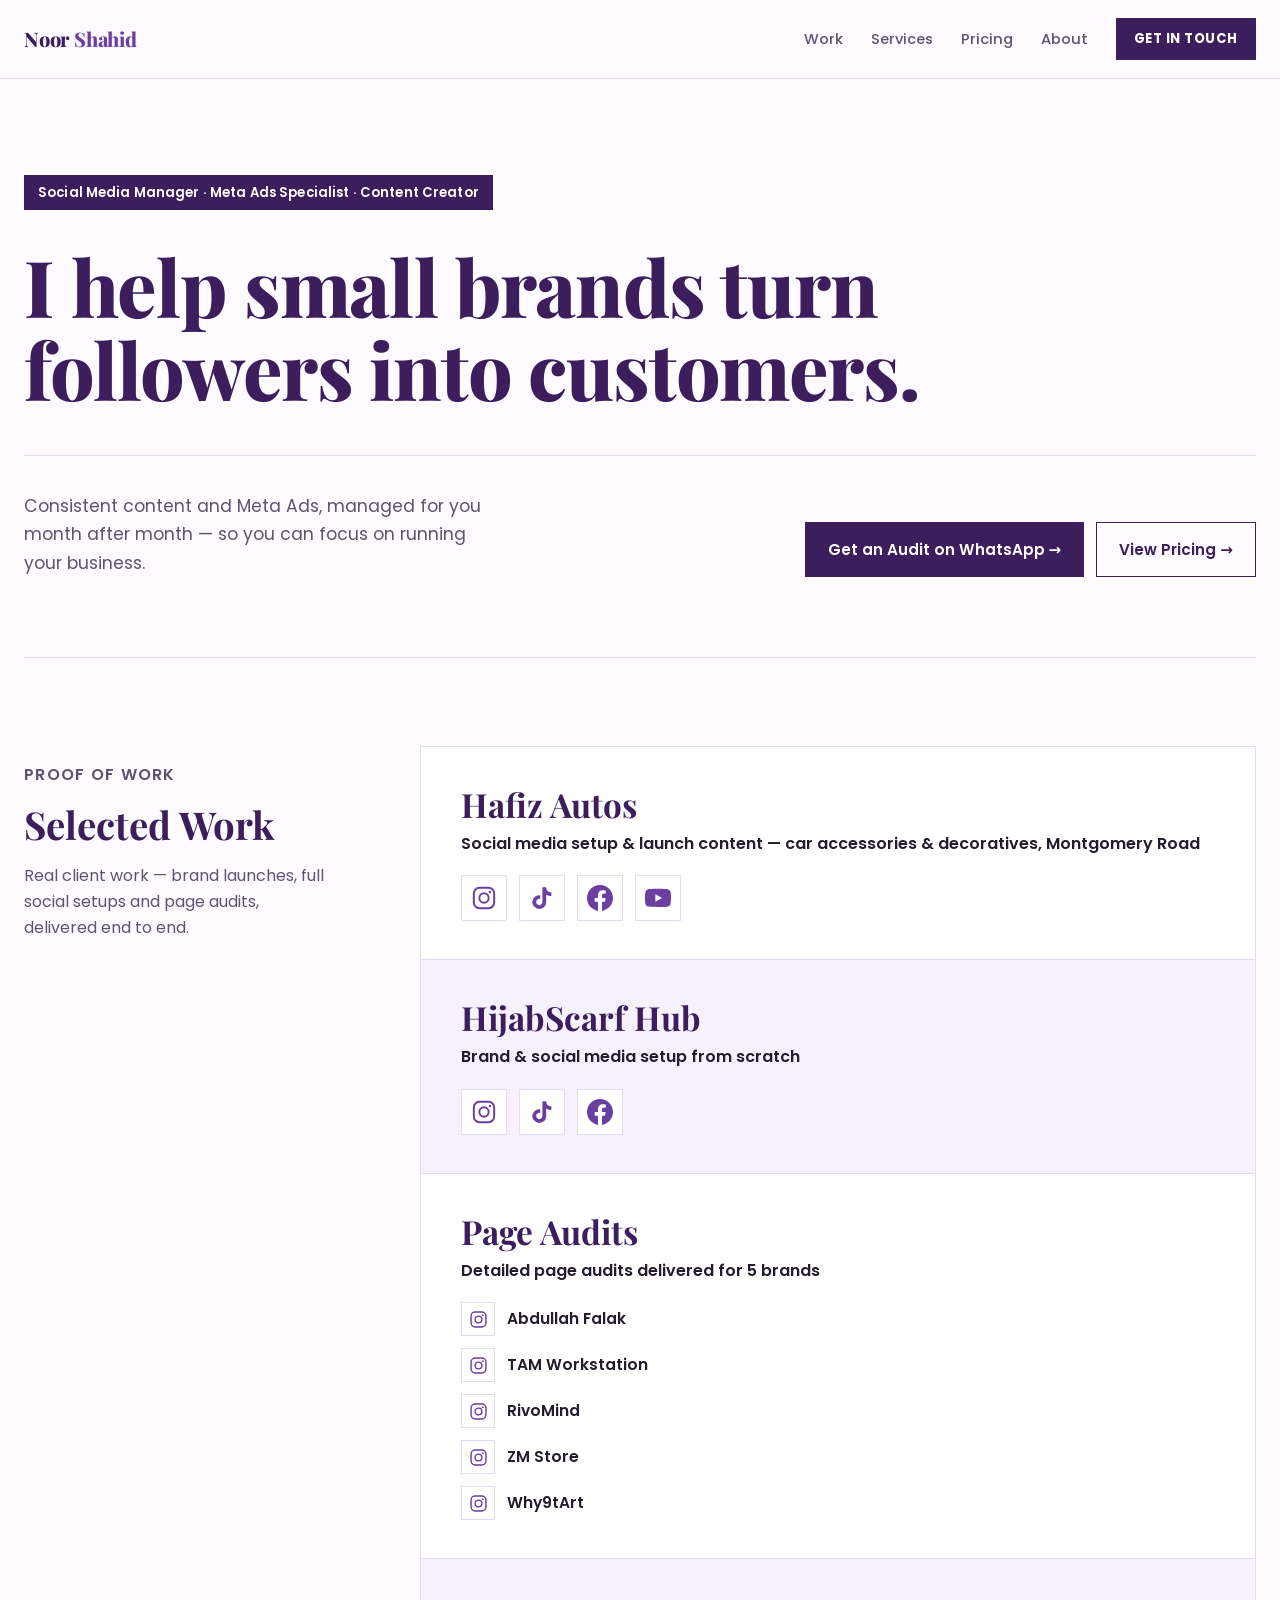
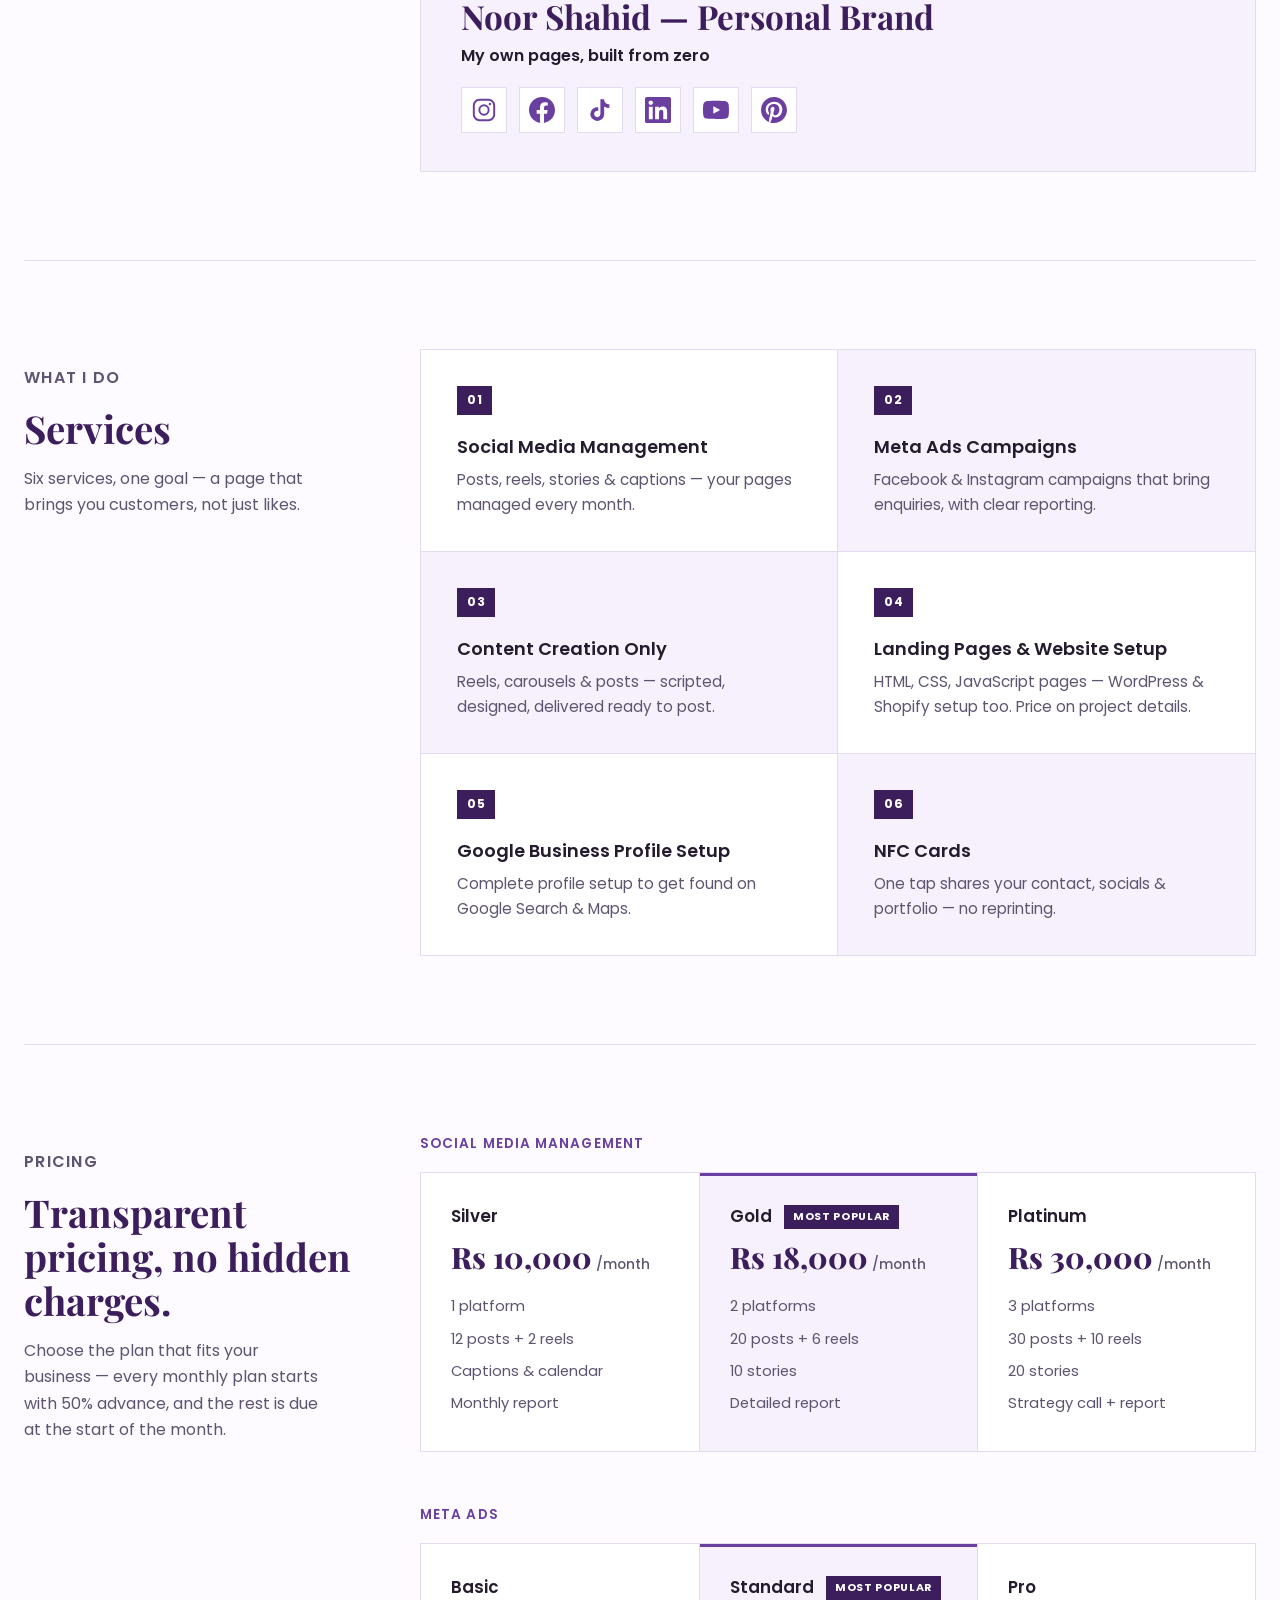
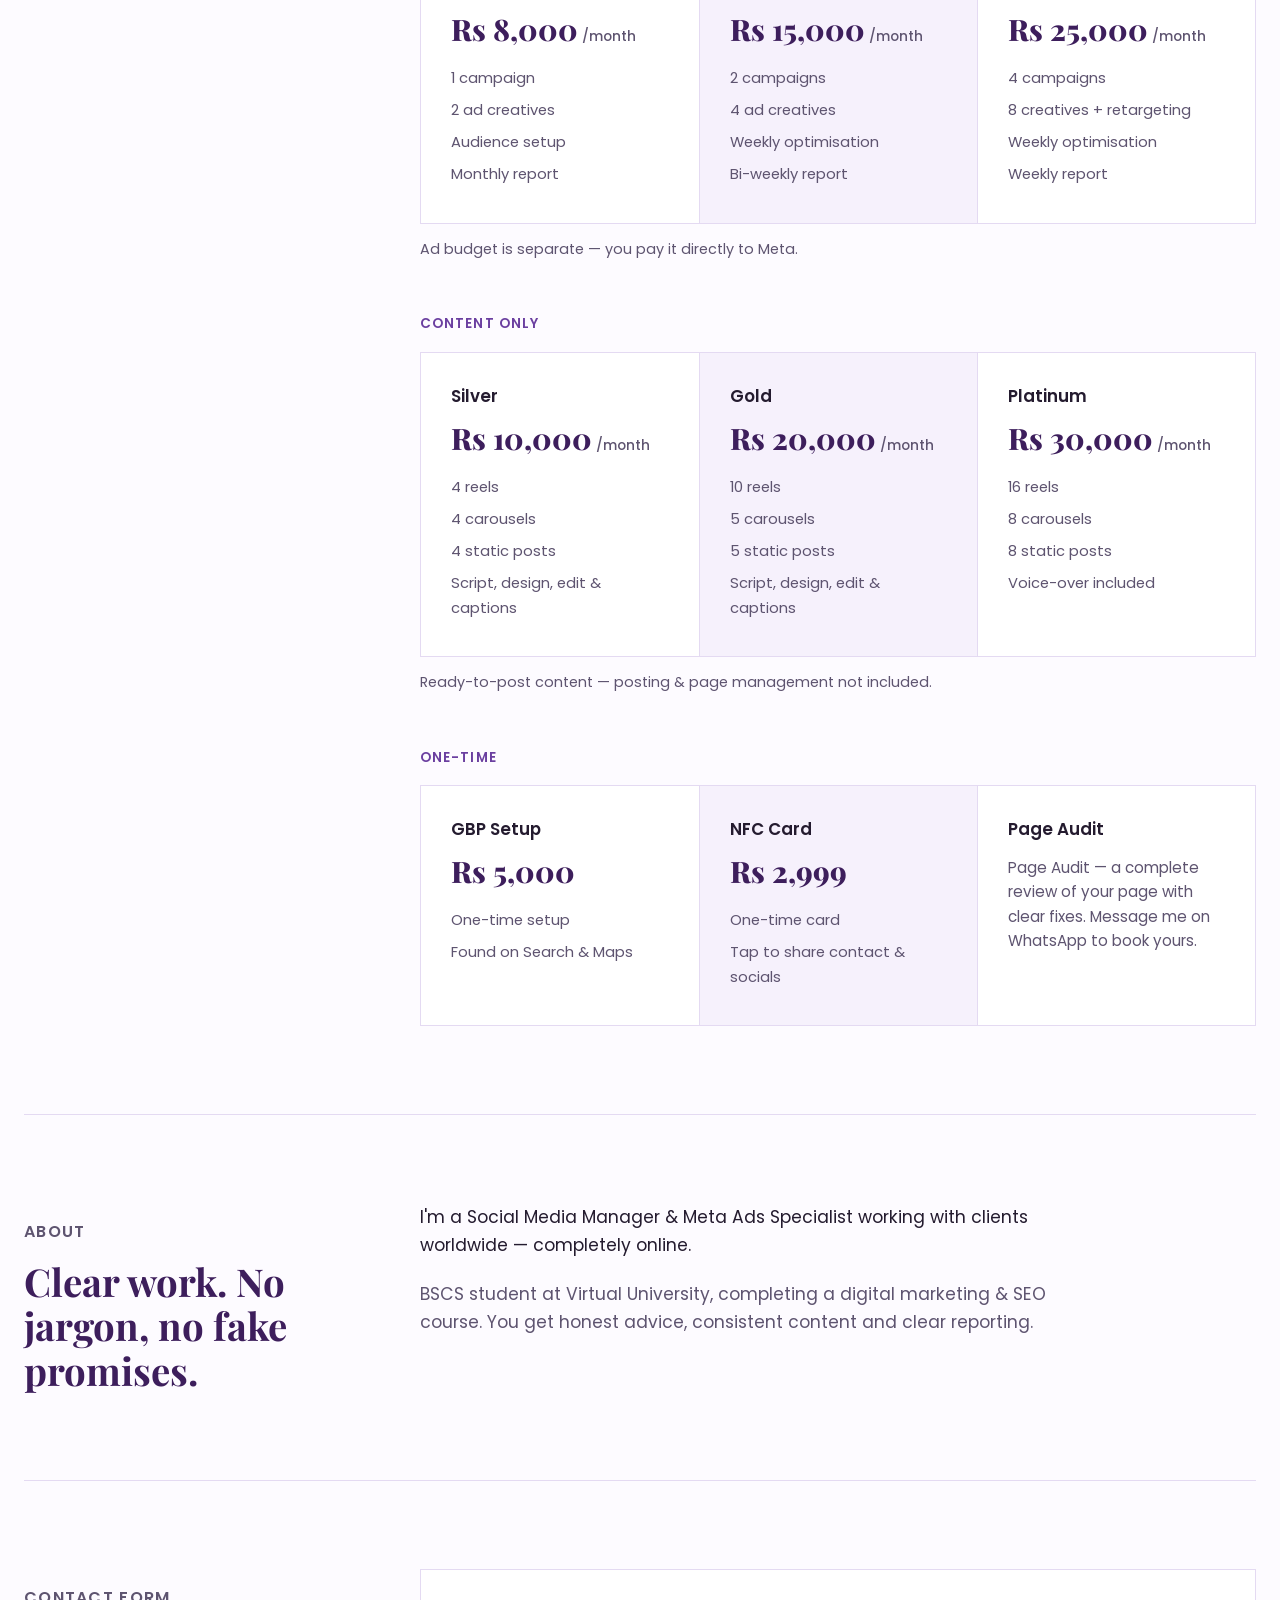
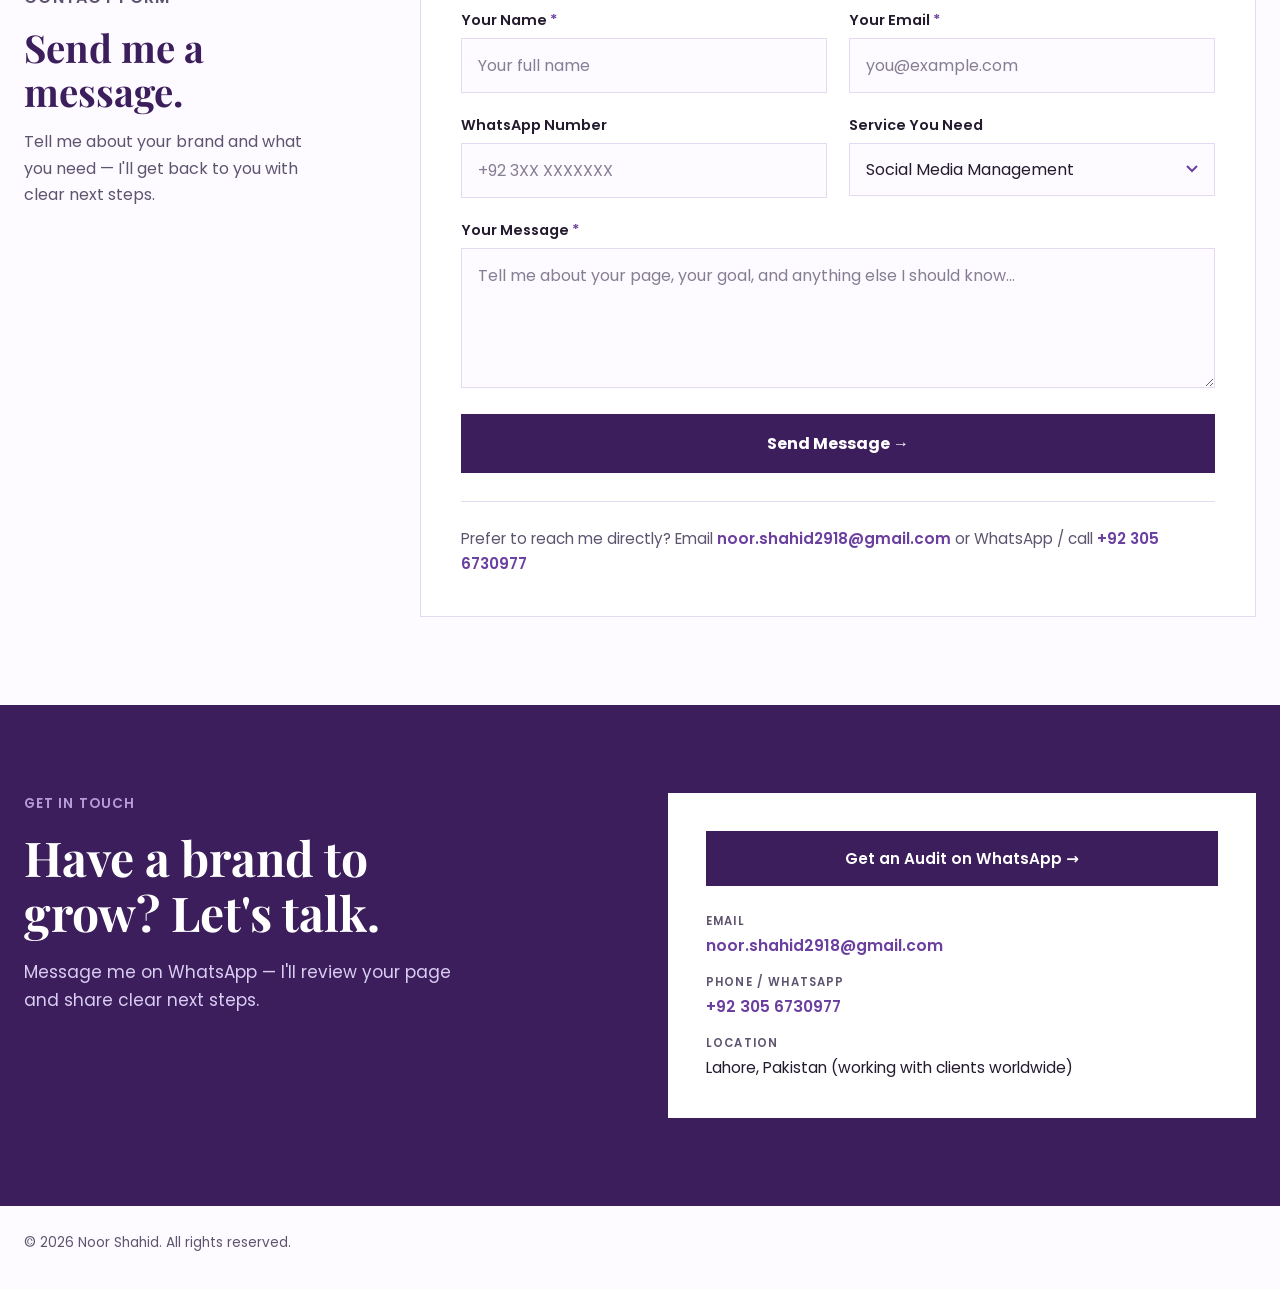
==== commit 8ffdd8a8: "Add files via upload" ====
--- a/index.html
+++ b/index.html
@@ -1,457 +1,446 @@
-<!DOCTYPE html>
+<!doctype html>
 <html lang="en">
-
 <head>
-  <meta charset="UTF-8">
-  <meta http-equiv="X-UA-Compatible" content="IE=edge">
-  <meta name="viewport" content="width=device-width, initial-scale=1.0">
-  <title>Noor Shahid | Social Media Manager &amp; Meta Ads Specialist</title>
-  <meta name="description" content="Social media management, content creation and Meta Ads for small businesses in Pakistan. Book a free social media audit.">
-
-  <!--
-    - favicon
-  -->
-  
-
-  <!--
-    - custom css link
-  -->
-  <link rel="stylesheet" href="./assets/css/style.css">
-
-  <!--
-    - google font link
-  -->
-  <link rel="preconnect" href="https://fonts.googleapis.com">
-  <link rel="preconnect" href="https://fonts.gstatic.com" crossorigin>
-  <link href="https://fonts.googleapis.com/css2?family=Playfair+Display:wght@600;700&family=Poppins:wght@300;400;500;600&display=swap" rel="stylesheet">
+<meta charset="utf-8" />
+<meta name="viewport" content="width=device-width, initial-scale=1, viewport-fit=cover" />
+<meta name="color-scheme" content="light dark" />
+<link rel="icon" href="data:," />
+<title>Noor Shahid — Social Media Manager & Meta Ads Specialist</title>
+<meta name="description" content="Noor Shahid — Social Media Manager & Meta Ads Specialist working with clients worldwide. SMM, Meta Ads, content creation, landing pages, GBP setup & NFC cards." />
+<link rel="preconnect" href="https://fonts.googleapis.com">
+<link rel="preconnect" href="https://fonts.gstatic.com" crossorigin>
+<link href="https://fonts.googleapis.com/css2?family=Playfair+Display:wght@600;700;800&family=Poppins:wght@400;500;600;700&display=swap" rel="stylesheet">
+<style>
+:root{
+  --deep:#3D1E5C; --royal:#6B3FA0; --lav:#B79CDB;
+  --bg:#FDFBFF; --bg-soft:#F6F1FC; --surface:#FFFFFF;
+  --ink:#241B2F; --muted:#5E5470; --line:#E4DAF2;
+  --tag-bg:#F1EAF9;
+}
+@media (prefers-color-scheme: dark){
+  :root{ --bg:#150D24; --bg-soft:#1C1230; --surface:#1E1433; --ink:#F3EEFA; --muted:#C9BCE2; --line:#3A2A57; --tag-bg:#2C1E47; }
+}
+*{box-sizing:border-box}
+html{scroll-behavior:smooth}
+body{margin:0;font-family:'Poppins',system-ui,sans-serif;background:var(--bg);color:var(--ink);font-size:17px;line-height:1.65;-webkit-font-smoothing:antialiased}
+a{color:inherit}
+h1,h2,h3{margin:0}
+p{margin:0}
+.wrap{width:min(1240px,100% - 48px);margin:0 auto}
+.serif{font-family:'Playfair Display',serif}
+
+/* HEADER */
+header{position:sticky;top:0;z-index:20;background:var(--bg);border-bottom:1px solid var(--line)}
+.header-in{display:flex;align-items:center;justify-content:space-between;gap:20px;padding:18px 0}
+.logo{font-family:'Playfair Display',serif;font-weight:800;font-size:1.25rem;color:var(--deep);text-decoration:none;letter-spacing:-.01em}
+@media(prefers-color-scheme:dark){.logo{color:#EFE7FD}}
+.logo span{color:var(--royal)}
+nav{display:flex;align-items:center;gap:28px;flex-wrap:wrap}
+nav a{font-size:.92rem;font-weight:500;color:var(--muted);text-decoration:none}
+nav a:hover{color:var(--royal)}
+.nav-cta{background:var(--deep);color:#fff !important;font-weight:700;font-size:.82rem;letter-spacing:.04em;padding:10px 18px;text-transform:uppercase}
+.nav-cta:hover{background:var(--royal)}
+
+/* HERO */
+.hero{padding:96px 0 80px}
+.role-pill{display:inline-block;background:var(--deep);color:#fff;font-size:.82rem;font-weight:600;padding:7px 14px;letter-spacing:.01em}
+.hero h1{font-family:'Playfair Display',serif;font-weight:800;font-size:clamp(2.7rem,6.2vw,4.9rem);line-height:1.06;letter-spacing:-.015em;color:var(--deep);max-width:980px;margin-top:34px}
+@media(prefers-color-scheme:dark){.hero h1{color:#F3EEFA}}
+.hero-rule{border:0;border-top:1px solid var(--line);margin:44px 0 0}
+.hero-row{display:flex;justify-content:space-between;align-items:flex-end;gap:32px;padding-top:36px;flex-wrap:wrap}
+.hero-row p{color:var(--muted);font-size:1.08rem;max-width:480px}
+.hero-actions{display:flex;gap:12px;flex-wrap:wrap;flex-shrink:0}
+.btn{display:inline-flex;align-items:center;gap:8px;text-decoration:none;font-weight:600;font-size:.95rem;padding:14px 22px;min-height:52px;border:1px solid var(--deep)}
+.btn-solid{background:var(--deep);color:#fff}
+.btn-solid:hover{background:var(--royal);border-color:var(--royal)}
+.btn-ghost{background:transparent;color:var(--deep)}
+@media(prefers-color-scheme:dark){.btn-ghost{color:#F3EEFA;border-color:#F3EEFA}}
+.btn-ghost:hover{border-color:var(--royal);color:var(--royal)}
+
+/* SECTION SHELL — left label column + right content, like the reference */
+section.block{padding:88px 0;border-top:1px solid var(--line)}
+.cols{display:grid;grid-template-columns:340px minmax(0,1fr);gap:56px;align-items:start}
+.side{position:sticky;top:96px}
+.kicker{font-size:.85rem;font-weight:600;letter-spacing:.08em;text-transform:uppercase;color:var(--royal);margin-bottom:14px}
+.side h2{font-family:'Playfair Display',serif;font-size:clamp(1.9rem,3vw,2.5rem);font-weight:700;line-height:1.15;color:var(--deep)}
+@media(prefers-color-scheme:dark){.side h2{color:#F3EEFA}}
+.side p{color:var(--muted);margin-top:16px;font-size:1rem;max-width:300px}
+.side .btn{margin-top:24px}
+
+/* WORK — vertical list */
+.work-list{border:1px solid var(--line);background:var(--surface)}
+.work-item{padding:38px 40px}
+.work-item + .work-item{border-top:1px solid var(--line)}
+.work-item.alt{background:var(--bg-soft)}
+.work-meta{display:flex;justify-content:space-between;gap:16px;align-items:center;flex-wrap:wrap}
+.work-tag{font-size:.78rem;font-weight:600;background:var(--tag-bg);color:var(--ink);padding:5px 11px}
+.work-role{font-size:.85rem;color:var(--muted)}
+.work-item h3{font-family:'Playfair Display',serif;font-size:clamp(1.7rem,2.6vw,2.15rem);font-weight:700;color:var(--deep);margin-top:0;line-height:1.2}
+.work-item .icon-row{margin-top:18px}
+@media(prefers-color-scheme:dark){.work-item h3{color:#F3EEFA}}
+.work-sub{font-weight:600;font-size:1rem;margin-top:6px}
+.work-desc{color:var(--muted);margin-top:14px;max-width:640px}
+.work-foot{border-top:1px solid var(--line);margin-top:26px;padding-top:20px;display:flex;justify-content:space-between;gap:16px;align-items:flex-start;flex-wrap:wrap}
+.tags{display:flex;gap:8px;flex-wrap:wrap}
+.tags span{font-size:.8rem;color:var(--muted);border:1px solid var(--line);padding:5px 11px;background:var(--surface)}
+.status{font-size:.8rem;font-weight:500;background:var(--tag-bg);padding:6px 12px;white-space:nowrap}
+.audit-list{list-style:none;margin:18px 0 0;padding:0;display:grid;gap:12px}
+.audit-list li{font-size:.97rem;color:var(--muted);display:flex;align-items:center;gap:12px}
+.audit-list b{color:var(--ink);font-weight:600}
+.work-pages{margin-top:20px}
+.work-pages .wp-label{font-size:.82rem;font-weight:600;letter-spacing:.06em;text-transform:uppercase;color:var(--muted)}
+/* SOCIAL ICON ROWS */
+.icon-row{display:flex;gap:12px;flex-wrap:wrap;align-items:center;margin-top:12px}
+.icon-btn{display:inline-flex;align-items:center;justify-content:center;width:46px;height:46px;border:1px solid var(--line);background:var(--surface);color:var(--royal);text-decoration:none;transition:background .18s ease,color .18s ease,border-color .18s ease,transform .18s ease}
+.icon-btn svg{width:26px;height:26px;display:block}
+.icon-btn:hover{background:var(--deep);border-color:var(--deep);color:#fff;transform:translateY(-2px)}
+.icon-btn:focus-visible{outline:3px solid var(--lav);outline-offset:2px}
+.icon-btn.sm{width:34px;height:34px;flex-shrink:0}
+.icon-btn.sm svg{width:19px;height:19px}
+@media (prefers-reduced-motion: reduce){.icon-btn{transition:none}.icon-btn:hover{transform:none}}
+
+/* SERVICES — numbered bordered grid */
+.svc-grid{display:grid;grid-template-columns:1fr 1fr;border:1px solid var(--line);background:var(--surface)}
+.svc{padding:34px 36px}
+.svc:nth-child(odd){border-right:1px solid var(--line)}
+.svc:nth-child(n+3){border-top:1px solid var(--line)}
+.svc.alt{background:var(--bg-soft)}
+.num{display:inline-block;background:var(--deep);color:#fff;font-size:.78rem;font-weight:700;padding:4px 10px;letter-spacing:.05em}
+.svc h3{font-size:1.12rem;font-weight:600;margin-top:20px;line-height:1.35}
+.svc p{color:var(--muted);font-size:.95rem;margin-top:8px}
+
+/* PRICING — minimal groups */
+.price-group + .price-group{margin-top:52px}
+.price-group h3.pg-title{font-size:.85rem;font-weight:600;letter-spacing:.08em;text-transform:uppercase;color:var(--royal);margin-bottom:0}
+.price-cols{display:grid;grid-template-columns:repeat(3,1fr);border:1px solid var(--line);background:var(--surface);margin-top:16px}
+.plan{padding:30px 30px 32px}
+.plan + .plan{border-left:1px solid var(--line)}
+.plan.alt{background:var(--bg-soft)}
+.plan-name{font-weight:600;font-size:1.05rem}
+.plan-name .pop{display:inline-block;background:var(--deep);color:#fff;font-size:.68rem;font-weight:700;letter-spacing:.06em;text-transform:uppercase;padding:3px 9px;margin-left:8px;vertical-align:2px}
+.plan.featured{box-shadow:inset 0 3px 0 var(--royal)}
+.plan .audit-line{color:var(--muted);font-size:.95rem;margin-top:12px;line-height:1.6}
+.plan-price{font-family:'Playfair Display',serif;font-size:1.85rem;font-weight:800;color:var(--deep);margin-top:10px;line-height:1.15}
+@media(prefers-color-scheme:dark){.plan-price{color:#F3EEFA}}
+.plan-price small{font-family:'Poppins',sans-serif;font-size:.85rem;font-weight:500;color:var(--muted)}
+.plan ul{list-style:none;margin:16px 0 0;padding:0}
+.plan ul li{font-size:.92rem;color:var(--muted);padding:4px 0}
+.price-note{color:var(--muted);font-size:.9rem;margin-top:14px}
+.onetime{display:grid;grid-template-columns:repeat(3,1fr);border:1px solid var(--line);background:var(--surface);margin-top:16px}
+.onetime .plan .btn{margin-top:18px;padding:11px 18px;min-height:46px;font-size:.9rem}
+
+/* ABOUT */
+.about-text p{font-size:1.08rem;color:var(--ink);max-width:680px}
+.about-text p + p{margin-top:20px;color:var(--muted)}
+
+/* CONTACT FORM */
+.form-card{border:1px solid var(--line);background:var(--surface);padding:40px}
+.form-grid{display:grid;grid-template-columns:1fr 1fr;gap:22px}
+.field{display:flex;flex-direction:column;gap:8px}
+.field.full{grid-column:1 / -1}
+.field label{font-size:.9rem;font-weight:600;color:var(--ink);line-height:1.4}
+.field label .req{color:var(--royal)}
+.field input,.field select,.field textarea{font-family:'Poppins',sans-serif;font-size:1rem;color:var(--ink);background:var(--bg);border:1px solid var(--line);padding:14px 16px;width:100%;border-radius:0;outline:none;-webkit-appearance:none;appearance:none}
+.field select{background-image:url("data:image/svg+xml,%3Csvg xmlns='http://www.w3.org/2000/svg' width='12' height='8' viewBox='0 0 12 8'%3E%3Cpath d='M1 1l5 5 5-5' fill='none' stroke='%236B3FA0' stroke-width='2'/%3E%3C/svg%3E");background-repeat:no-repeat;background-position:right 16px center;padding-right:42px}
+.field textarea{resize:vertical;min-height:140px;line-height:1.6}
+.field input:focus,.field select:focus,.field textarea:focus{border-color:var(--royal);box-shadow:0 0 0 3px rgba(107,63,160,.15)}
+.field input::placeholder,.field textarea::placeholder{color:var(--muted);opacity:.75}
+.form-submit{margin-top:26px;width:100%;justify-content:center;background:var(--deep);color:#fff;border:1px solid var(--deep);font-weight:700;font-size:1rem;padding:16px 22px;min-height:56px;cursor:pointer;font-family:'Poppins',sans-serif}
+.form-submit:hover{background:var(--royal);border-color:var(--royal)}
+.form-wa{margin-top:28px;padding-top:24px;border-top:1px solid var(--line);display:flex;align-items:center;justify-content:space-between;gap:16px;flex-wrap:wrap}
+.form-wa p{font-size:.95rem;color:var(--muted)}
+.form-wa a{color:var(--royal);font-weight:600;text-decoration:none;word-break:break-word}
+@media(max-width:640px){.form-card{padding:28px 22px}.form-grid{grid-template-columns:1fr}}
+
+/* CONTACT — dark band like the reference */
+.contact{background:var(--deep);color:#fff;margin-top:0}
+.contact-in{padding:88px 0}
+.contact .kicker{color:var(--lav)}
+.contact h2{font-family:'Playfair Display',serif;font-size:clamp(2rem,4vw,3rem);font-weight:700;line-height:1.15;max-width:480px}
+.contact p.lead{color:#D9CDF2;margin-top:18px;max-width:440px}
+.contact-grid{display:grid;grid-template-columns:1fr 1fr;gap:56px;align-items:start}
+.contact-card{background:#fff;color:var(--ink);padding:38px}
+.contact-card .btn{width:100%;justify-content:center}
+.contact-rows{margin-top:26px;display:grid;gap:14px;font-size:.97rem}
+.contact-rows b{display:block;font-size:.72rem;letter-spacing:.1em;color:var(--muted);font-weight:600;margin-bottom:2px}
+.contact-rows a{color:var(--royal);font-weight:600;text-decoration:none;word-break:break-word}
+footer{padding:26px 0 34px;color:var(--muted);font-size:.85rem;display:flex;justify-content:space-between;gap:16px;flex-wrap:wrap}
+
+@media(max-width:960px){
+  .cols{grid-template-columns:1fr;gap:36px}
+  .side{position:static}
+  .side p{max-width:520px}
+  .price-cols,.onetime{grid-template-columns:1fr}
+  .plan + .plan{border-left:0;border-top:1px solid var(--line)}
+  .contact-grid{grid-template-columns:1fr;gap:40px}
+  .hero{padding:64px 0 56px}
+  section.block{padding:64px 0}
+}
+@media(max-width:640px){
+  .wrap{width:calc(100% - 36px)}
+  .svc-grid{grid-template-columns:1fr}
+  .svc:nth-child(odd){border-right:0}
+  .svc + .svc{border-top:1px solid var(--line)}
+  .work-item{padding:30px 24px}
+  .hero-actions,.hero-actions .btn{width:100%;justify-content:center}
+  nav{gap:16px}
+  nav a:not(.nav-cta){display:none}
+  body{font-size:16.5px}
+}
+@media (prefers-reduced-motion: reduce){html{scroll-behavior:auto}}
+</style>
 </head>
-
 <body>
 
-  <!--
-    - #MAIN
-  -->
-
-  <main>
-
-    <!--
-      - #SIDEBAR
-    -->
-
-    <aside class="sidebar" data-sidebar>
-
-      <div class="sidebar-info">
-
-        <figure class="avatar-box">
-          <img src="assets/images/noor.jpg" alt="Noor Shahid" width="80">
-        </figure>
-
-        <div class="info-content">
-          <h1 class="name" title="Noor Shahid">Noor Shahid</h1>
-
-          <p class="title">Social Media Manager &amp; Meta Ads</p>
-        </div>
-
-        <button class="info_more-btn" data-sidebar-btn>
-          <span>Show Contacts</span>
-
-          <ion-icon name="chevron-down"></ion-icon>
-        </button>
-
-      </div>
-
-      <div class="sidebar-info_more">
-
-        <div class="separator"></div>
-
-        <ul class="contacts-list">
-
-          <li class="contact-item">
-
-            <div class="icon-box">
-              <ion-icon name="mail-outline"></ion-icon>
+<header>
+  <div class="wrap header-in">
+    <a class="logo" href="#top">Noor <span>Shahid</span></a>
+    <nav aria-label="Main">
+      <a href="#work">Work</a>
+      <a href="#services">Services</a>
+      <a href="#pricing">Pricing</a>
+      <a href="#about">About</a>
+      <a class="nav-cta" href="https://wa.me/923056730977?text=Hi%20Noor!%20I%20want%20an%20audit%20for%20my%20page." target="_blank" rel="noopener">Get in Touch</a>
+    </nav>
+  </div>
+</header>
+
+<main class="wrap" id="top">
+
+  <!-- HERO -->
+  <div class="hero">
+    <span class="role-pill">Social Media Manager · Meta Ads Specialist · Content Creator</span>
+    <h1>I help small brands turn followers into customers.</h1>
+    <hr class="hero-rule">
+    <div class="hero-row">
+      <p>Consistent content and Meta Ads, managed for you month after month — so you can focus on running your business.</p>
+      <div class="hero-actions">
+        <a class="btn btn-solid" href="https://wa.me/923056730977?text=Hi%20Noor!%20I%20want%20an%20audit%20for%20my%20page." target="_blank" rel="noopener">Get an Audit on WhatsApp →</a>
+        <a class="btn btn-ghost" href="#pricing">View Pricing →</a>
+      </div>
+    </div>
+  </div>
+
+  <!-- SELECTED WORK -->
+  <section class="block" id="work">
+    <div class="cols">
+      <div class="side">
+        <p class="kicker">Proof of Work</p>
+        <h2>Selected Work</h2>
+        <p>Real client work — brand launches, full social setups and page audits, delivered end to end.</p>
+      </div>
+      <div class="work-list">
+
+        <article class="work-item">
+          <h3>Hafiz Autos</h3>
+          <p class="work-sub">Social media setup &amp; launch content — car accessories &amp; decoratives, Montgomery Road</p>
+          <div class="icon-row">
+              <a class="icon-btn" href="https://www.instagram.com/hafizautos.pk" target="_blank" rel="noopener" aria-label="Hafiz Autos on Instagram"><svg viewBox="0 0 24 24" fill="none" stroke="currentColor" stroke-width="1.8" aria-hidden="true"><rect x="2.6" y="2.6" width="18.8" height="18.8" rx="5.2"/><circle cx="12" cy="12" r="4.3"/><circle cx="17.5" cy="6.5" r="1.15" fill="currentColor" stroke="none"/></svg></a>
+              <a class="icon-btn" href="https://www.tiktok.com/@hafizautos.pk" target="_blank" rel="noopener" aria-label="Hafiz Autos on TikTok"><svg viewBox="0 0 24 24" fill="currentColor" aria-hidden="true"><path d="M19.59 6.69a4.83 4.83 0 0 1-3.77-4.25V2h-3.45v13.67a2.89 2.89 0 0 1-5.2 1.74 2.89 2.89 0 0 1 2.31-4.64 2.93 2.93 0 0 1 .88.13V9.4a6.84 6.84 0 0 0-1-.05A6.33 6.33 0 0 0 5 20.1a6.34 6.34 0 0 0 10.86-4.43v-7a8.16 8.16 0 0 0 4.77 1.52v-3.4a4.85 4.85 0 0 1-1.04-.1z"/></svg></a>
+              <a class="icon-btn" href="https://www.facebook.com/hafizautos.pk" target="_blank" rel="noopener" aria-label="Hafiz Autos on Facebook"><svg viewBox="0 0 24 24" fill="currentColor" aria-hidden="true"><path d="M24 12.073c0-6.627-5.373-12-12-12s-12 5.373-12 12c0 5.99 4.388 10.954 10.125 11.854v-8.385H7.078v-3.47h3.047V9.43c0-3.007 1.792-4.669 4.533-4.669 1.312 0 2.686.235 2.686.235v2.953H15.83c-1.491 0-1.956.925-1.956 1.874v2.25h3.328l-.532 3.47h-2.796v8.385C19.612 23.027 24 18.062 24 12.073z"/></svg></a>
+              <a class="icon-btn" href="https://www.youtube.com/@hafizautos_pk" target="_blank" rel="noopener" aria-label="Hafiz Autos on YouTube"><svg viewBox="0 0 24 24" fill="currentColor" aria-hidden="true"><path d="M23.498 6.186a3.016 3.016 0 0 0-2.122-2.136C19.505 3.545 12 3.545 12 3.545s-7.505 0-9.377.505A3.017 3.017 0 0 0 .502 6.186C0 8.07 0 12 0 12s0 3.93.502 5.814a3.016 3.016 0 0 0 2.122 2.136c1.871.505 9.376.505 9.376.505s7.505 0 9.377-.505a3.015 3.015 0 0 0 2.122-2.136C24 15.93 24 12 24 12s0-3.93-.502-5.814zM9.545 15.568V8.432L15.818 12l-6.273 3.568z"/></svg></a>
+          </div>
+        </article>
+
+        <article class="work-item alt">
+          <h3>HijabScarf Hub</h3>
+          <p class="work-sub">Brand &amp; social media setup from scratch</p>
+          <div class="icon-row">
+              <a class="icon-btn" href="https://www.instagram.com/hijabscarf.hub" target="_blank" rel="noopener" aria-label="HijabScarf Hub on Instagram"><svg viewBox="0 0 24 24" fill="none" stroke="currentColor" stroke-width="1.8" aria-hidden="true"><rect x="2.6" y="2.6" width="18.8" height="18.8" rx="5.2"/><circle cx="12" cy="12" r="4.3"/><circle cx="17.5" cy="6.5" r="1.15" fill="currentColor" stroke="none"/></svg></a>
+              <a class="icon-btn" href="https://www.tiktok.com/@hijabscarf.hub" target="_blank" rel="noopener" aria-label="HijabScarf Hub on TikTok"><svg viewBox="0 0 24 24" fill="currentColor" aria-hidden="true"><path d="M19.59 6.69a4.83 4.83 0 0 1-3.77-4.25V2h-3.45v13.67a2.89 2.89 0 0 1-5.2 1.74 2.89 2.89 0 0 1 2.31-4.64 2.93 2.93 0 0 1 .88.13V9.4a6.84 6.84 0 0 0-1-.05A6.33 6.33 0 0 0 5 20.1a6.34 6.34 0 0 0 10.86-4.43v-7a8.16 8.16 0 0 0 4.77 1.52v-3.4a4.85 4.85 0 0 1-1.04-.1z"/></svg></a>
+              <a class="icon-btn" href="https://www.facebook.com/hijabscarf.hub" target="_blank" rel="noopener" aria-label="HijabScarf Hub on Facebook"><svg viewBox="0 0 24 24" fill="currentColor" aria-hidden="true"><path d="M24 12.073c0-6.627-5.373-12-12-12s-12 5.373-12 12c0 5.99 4.388 10.954 10.125 11.854v-8.385H7.078v-3.47h3.047V9.43c0-3.007 1.792-4.669 4.533-4.669 1.312 0 2.686.235 2.686.235v2.953H15.83c-1.491 0-1.956.925-1.956 1.874v2.25h3.328l-.532 3.47h-2.796v8.385C19.612 23.027 24 18.062 24 12.073z"/></svg></a>
+          </div>
+        </article>
+
+        <article class="work-item">
+          <h3>Page Audits</h3>
+          <p class="work-sub">Detailed page audits delivered for 5 brands</p>
+          <ul class="audit-list">
+            <li><a class="icon-btn sm" href="https://www.instagram.com/abdullahfalak786" target="_blank" rel="noopener" aria-label="Abdullah Falak on Instagram"><svg viewBox="0 0 24 24" fill="none" stroke="currentColor" stroke-width="1.8" aria-hidden="true"><rect x="2.6" y="2.6" width="18.8" height="18.8" rx="5.2"/><circle cx="12" cy="12" r="4.3"/><circle cx="17.5" cy="6.5" r="1.15" fill="currentColor" stroke="none"/></svg></a><b>Abdullah Falak</b></li>
+            <li><a class="icon-btn sm" href="https://www.instagram.com/tamworkstation" target="_blank" rel="noopener" aria-label="TAM Workstation on Instagram"><svg viewBox="0 0 24 24" fill="none" stroke="currentColor" stroke-width="1.8" aria-hidden="true"><rect x="2.6" y="2.6" width="18.8" height="18.8" rx="5.2"/><circle cx="12" cy="12" r="4.3"/><circle cx="17.5" cy="6.5" r="1.15" fill="currentColor" stroke="none"/></svg></a><b>TAM Workstation</b></li>
+            <li><a class="icon-btn sm" href="https://www.instagram.com/rivo_mind" target="_blank" rel="noopener" aria-label="RivoMind on Instagram"><svg viewBox="0 0 24 24" fill="none" stroke="currentColor" stroke-width="1.8" aria-hidden="true"><rect x="2.6" y="2.6" width="18.8" height="18.8" rx="5.2"/><circle cx="12" cy="12" r="4.3"/><circle cx="17.5" cy="6.5" r="1.15" fill="currentColor" stroke="none"/></svg></a><b>RivoMind</b></li>
+            <li><a class="icon-btn sm" href="https://www.instagram.com/zm_store.pk.1" target="_blank" rel="noopener" aria-label="ZM Store on Instagram"><svg viewBox="0 0 24 24" fill="none" stroke="currentColor" stroke-width="1.8" aria-hidden="true"><rect x="2.6" y="2.6" width="18.8" height="18.8" rx="5.2"/><circle cx="12" cy="12" r="4.3"/><circle cx="17.5" cy="6.5" r="1.15" fill="currentColor" stroke="none"/></svg></a><b>ZM Store</b></li>
+            <li><a class="icon-btn sm" href="https://www.instagram.com/why_9t_art" target="_blank" rel="noopener" aria-label="Why9tArt on Instagram"><svg viewBox="0 0 24 24" fill="none" stroke="currentColor" stroke-width="1.8" aria-hidden="true"><rect x="2.6" y="2.6" width="18.8" height="18.8" rx="5.2"/><circle cx="12" cy="12" r="4.3"/><circle cx="17.5" cy="6.5" r="1.15" fill="currentColor" stroke="none"/></svg></a><b>Why9tArt</b></li>
+          </ul>
+        </article>
+
+        <article class="work-item alt">
+          <h3>Noor Shahid — Personal Brand</h3>
+          <p class="work-sub">My own pages, built from zero</p>
+          <div class="icon-row">
+              <a class="icon-btn" href="https://www.instagram.com/noor.shahid.29" target="_blank" rel="noopener" aria-label="Noor Shahid on Instagram"><svg viewBox="0 0 24 24" fill="none" stroke="currentColor" stroke-width="1.8" aria-hidden="true"><rect x="2.6" y="2.6" width="18.8" height="18.8" rx="5.2"/><circle cx="12" cy="12" r="4.3"/><circle cx="17.5" cy="6.5" r="1.15" fill="currentColor" stroke="none"/></svg></a>
+              <a class="icon-btn" href="https://www.facebook.com/noorshahid.pk" target="_blank" rel="noopener" aria-label="Noor Shahid on Facebook"><svg viewBox="0 0 24 24" fill="currentColor" aria-hidden="true"><path d="M24 12.073c0-6.627-5.373-12-12-12s-12 5.373-12 12c0 5.99 4.388 10.954 10.125 11.854v-8.385H7.078v-3.47h3.047V9.43c0-3.007 1.792-4.669 4.533-4.669 1.312 0 2.686.235 2.686.235v2.953H15.83c-1.491 0-1.956.925-1.956 1.874v2.25h3.328l-.532 3.47h-2.796v8.385C19.612 23.027 24 18.062 24 12.073z"/></svg></a>
+              <a class="icon-btn" href="https://www.tiktok.com/@noor.shahid9" target="_blank" rel="noopener" aria-label="Noor Shahid on TikTok"><svg viewBox="0 0 24 24" fill="currentColor" aria-hidden="true"><path d="M19.59 6.69a4.83 4.83 0 0 1-3.77-4.25V2h-3.45v13.67a2.89 2.89 0 0 1-5.2 1.74 2.89 2.89 0 0 1 2.31-4.64 2.93 2.93 0 0 1 .88.13V9.4a6.84 6.84 0 0 0-1-.05A6.33 6.33 0 0 0 5 20.1a6.34 6.34 0 0 0 10.86-4.43v-7a8.16 8.16 0 0 0 4.77 1.52v-3.4a4.85 4.85 0 0 1-1.04-.1z"/></svg></a>
+              <a class="icon-btn" href="https://www.linkedin.com/in/noorshahid-pk" target="_blank" rel="noopener" aria-label="Noor Shahid on LinkedIn"><svg viewBox="0 0 24 24" fill="currentColor" aria-hidden="true"><path d="M20.447 20.452h-3.554v-5.569c0-1.328-.027-3.037-1.852-3.037-1.853 0-2.136 1.445-2.136 2.939v5.667H9.351V9h3.414v1.561h.046c.477-.9 1.637-1.85 3.37-1.85 3.601 0 4.267 2.37 4.267 5.455v6.286zM5.337 7.433c-1.144 0-2.063-.926-2.063-2.065 0-1.138.92-2.063 2.063-2.063 1.14 0 2.064.925 2.064 2.063 0 1.139-.925 2.065-2.064 2.065zm1.782 13.019H3.555V9h3.564v11.452zM22.225 0H1.771C.792 0 0 .774 0 1.729v20.542C0 23.227.792 24 1.771 24h20.451C23.2 24 24 23.227 24 22.271V1.729C24 .774 23.2 0 22.222 0h.003z"/></svg></a>
+              <a class="icon-btn" href="https://www.youtube.com/@noorshahid-pk" target="_blank" rel="noopener" aria-label="Noor Shahid on YouTube"><svg viewBox="0 0 24 24" fill="currentColor" aria-hidden="true"><path d="M23.498 6.186a3.016 3.016 0 0 0-2.122-2.136C19.505 3.545 12 3.545 12 3.545s-7.505 0-9.377.505A3.017 3.017 0 0 0 .502 6.186C0 8.07 0 12 0 12s0 3.93.502 5.814a3.016 3.016 0 0 0 2.122 2.136c1.871.505 9.376.505 9.376.505s7.505 0 9.377-.505a3.015 3.015 0 0 0 2.122-2.136C24 15.93 24 12 24 12s0-3.93-.502-5.814zM9.545 15.568V8.432L15.818 12l-6.273 3.568z"/></svg></a>
+              <a class="icon-btn" href="https://www.pinterest.com/noorshahid29" target="_blank" rel="noopener" aria-label="Noor Shahid on Pinterest"><svg viewBox="0 0 24 24" fill="currentColor" aria-hidden="true"><path d="M12.017 0C5.396 0 .029 5.367.029 11.987c0 5.079 3.158 9.417 7.618 11.162-.105-.949-.199-2.403.041-3.439.219-.937 1.406-5.957 1.406-5.957s-.359-.72-.359-1.781c0-1.663.967-2.911 2.168-2.911 1.024 0 1.518.769 1.518 1.688 0 1.029-.653 2.567-.992 3.992-.285 1.193.6 2.165 1.775 2.165 2.128 0 3.768-2.245 3.768-5.487 0-2.861-2.063-4.869-5.008-4.869-3.41 0-5.409 2.562-5.409 5.199 0 1.033.394 2.143.889 2.741.099.12.112.225.085.345-.09.375-.293 1.199-.334 1.363-.053.225-.172.271-.401.165-1.495-.69-2.433-2.878-2.433-4.646 0-3.776 2.748-7.252 7.92-7.252 4.158 0 7.392 2.967 7.392 6.923 0 4.135-2.607 7.462-6.233 7.462-1.214 0-2.354-.629-2.758-1.379l-.749 2.848c-.269 1.045-1.004 2.352-1.498 3.146 1.123.345 2.306.535 3.55.535 6.607 0 11.985-5.365 11.985-11.987C23.97 5.367 18.62.002 12.017.002L12.017 0z"/></svg></a>
+          </div>
+        </article>
+
+      </div>
+    </div>
+  </section>
+
+  <!-- SERVICES -->
+  <section class="block" id="services">
+    <div class="cols">
+      <div class="side">
+        <p class="kicker">What I Do</p>
+        <h2>Services</h2>
+        <p>Six services, one goal — a page that brings you customers, not just likes.</p>
+      </div>
+      <div class="svc-grid">
+        <article class="svc"><span class="num">01</span><h3>Social Media Management</h3><p>Posts, reels, stories &amp; captions — your pages managed every month.</p></article>
+        <article class="svc alt"><span class="num">02</span><h3>Meta Ads Campaigns</h3><p>Facebook &amp; Instagram campaigns that bring enquiries, with clear reporting.</p></article>
+        <article class="svc alt"><span class="num">03</span><h3>Content Creation Only</h3><p>Reels, carousels &amp; posts — scripted, designed, delivered ready to post.</p></article>
+        <article class="svc"><span class="num">04</span><h3>Landing Pages &amp; Website Setup</h3><p>HTML, CSS, JavaScript pages — WordPress &amp; Shopify setup too. Price on project details.</p></article>
+        <article class="svc"><span class="num">05</span><h3>Google Business Profile Setup</h3><p>Complete profile setup to get found on Google Search &amp; Maps.</p></article>
+        <article class="svc alt"><span class="num">06</span><h3>NFC Cards</h3><p>One tap shares your contact, socials &amp; portfolio — no reprinting.</p></article>
+      </div>
+    </div>
+  </section>
+
+  <!-- PRICING -->
+  <section class="block" id="pricing">
+    <div class="cols">
+      <div class="side">
+        <p class="kicker">Pricing</p>
+        <h2>Transparent pricing, no hidden charges.</h2>
+        <p>Choose the plan that fits your business — every monthly plan starts with 50% advance, and the rest is due at the start of the month.</p>
+      </div>
+      <div>
+        <div class="price-group">
+          <h3 class="pg-title">Social Media Management</h3>
+          <div class="price-cols">
+            <article class="plan"><p class="plan-name">Silver</p><div class="plan-price">Rs 10,000<small> /month</small></div><ul><li>1 platform</li><li>12 posts + 2 reels</li><li>Captions &amp; calendar</li><li>Monthly report</li></ul></article>
+            <article class="plan alt featured"><p class="plan-name">Gold <span class="pop">Most Popular</span></p><div class="plan-price">Rs 18,000<small> /month</small></div><ul><li>2 platforms</li><li>20 posts + 6 reels</li><li>10 stories</li><li>Detailed report</li></ul></article>
+            <article class="plan"><p class="plan-name">Platinum</p><div class="plan-price">Rs 30,000<small> /month</small></div><ul><li>3 platforms</li><li>30 posts + 10 reels</li><li>20 stories</li><li>Strategy call + report</li></ul></article>
+          </div>
+        </div>
+
+        <div class="price-group">
+          <h3 class="pg-title">Meta Ads</h3>
+          <div class="price-cols">
+            <article class="plan"><p class="plan-name">Basic</p><div class="plan-price">Rs 8,000<small> /month</small></div><ul><li>1 campaign</li><li>2 ad creatives</li><li>Audience setup</li><li>Monthly report</li></ul></article>
+            <article class="plan alt featured"><p class="plan-name">Standard <span class="pop">Most Popular</span></p><div class="plan-price">Rs 15,000<small> /month</small></div><ul><li>2 campaigns</li><li>4 ad creatives</li><li>Weekly optimisation</li><li>Bi-weekly report</li></ul></article>
+            <article class="plan"><p class="plan-name">Pro</p><div class="plan-price">Rs 25,000<small> /month</small></div><ul><li>4 campaigns</li><li>8 creatives + retargeting</li><li>Weekly optimisation</li><li>Weekly report</li></ul></article>
+          </div>
+          <p class="price-note">Ad budget is separate — you pay it directly to Meta.</p>
+        </div>
+
+        <div class="price-group">
+          <h3 class="pg-title">Content Only</h3>
+          <div class="price-cols">
+            <article class="plan"><p class="plan-name">Silver</p><div class="plan-price">Rs 10,000<small> /month</small></div><ul><li>4 reels</li><li>4 carousels</li><li>4 static posts</li><li>Script, design, edit &amp; captions</li></ul></article>
+            <article class="plan alt"><p class="plan-name">Gold</p><div class="plan-price">Rs 20,000<small> /month</small></div><ul><li>10 reels</li><li>5 carousels</li><li>5 static posts</li><li>Script, design, edit &amp; captions</li></ul></article>
+            <article class="plan"><p class="plan-name">Platinum</p><div class="plan-price">Rs 30,000<small> /month</small></div><ul><li>16 reels</li><li>8 carousels</li><li>8 static posts</li><li>Voice-over included</li></ul></article>
+          </div>
+          <p class="price-note">Ready-to-post content — posting &amp; page management not included.</p>
+        </div>
+
+        <div class="price-group">
+          <h3 class="pg-title">One-Time</h3>
+          <div class="onetime">
+            <article class="plan"><p class="plan-name">GBP Setup</p><div class="plan-price">Rs 5,000</div><ul><li>One-time setup</li><li>Found on Search &amp; Maps</li></ul></article>
+            <article class="plan alt"><p class="plan-name">NFC Card</p><div class="plan-price">Rs 2,999</div><ul><li>One-time card</li><li>Tap to share contact &amp; socials</li></ul></article>
+            <article class="plan"><p class="plan-name">Page Audit</p><p class="audit-line">Page Audit — a complete review of your page with clear fixes. Message me on WhatsApp to book yours.</p></article>
+          </div>
+        </div>
+      </div>
+    </div>
+  </section>
+
+  <!-- ABOUT -->
+  <section class="block" id="about">
+    <div class="cols">
+      <div class="side">
+        <p class="kicker">About</p>
+        <h2>Clear work. No jargon, no fake promises.</h2>
+      </div>
+      <div class="about-text">
+        <p>I'm a Social Media Manager &amp; Meta Ads Specialist working with clients worldwide — completely online.</p>
+        <p>BSCS student at Virtual University, completing a digital marketing &amp; SEO course. You get honest advice, consistent content and clear reporting.</p>
+      </div>
+    </div>
+  </section>
+
+  <!-- CONTACT FORM -->
+  <section class="block" id="contact-form">
+    <div class="cols">
+      <div class="side">
+        <p class="kicker">Contact Form</p>
+        <h2>Send me a message.</h2>
+        <p>Tell me about your brand and what you need — I'll get back to you with clear next steps.</p>
+      </div>
+      <div class="form-card">
+        <form name="contact" method="POST" data-netlify="true">
+          <input type="hidden" name="form-name" value="contact">
+          <div class="form-grid">
+            <div class="field">
+              <label for="cf-name">Your Name <span class="req">*</span></label>
+              <input id="cf-name" type="text" name="name" placeholder="Your full name" required>
             </div>
-
-            <div class="contact-info">
-              <p class="contact-title">Email</p>
-
-              <a href="mailto:noor.shahid2918@gmail.com" class="contact-link">noor.shahid2918@gmail.com</a>
+            <div class="field">
+              <label for="cf-email">Your Email <span class="req">*</span></label>
+              <input id="cf-email" type="email" name="email" placeholder="you@example.com" required>
             </div>
-
-          </li>
-
-          <li class="contact-item">
-
-            <div class="icon-box">
-              <ion-icon name="phone-portrait-outline"></ion-icon>
+            <div class="field">
+              <label for="cf-whatsapp">WhatsApp Number</label>
+              <input id="cf-whatsapp" type="tel" name="whatsapp" placeholder="+92 3XX XXXXXXX">
             </div>
-
-            <div class="contact-info">
-              <p class="contact-title">Phone</p>
-
-              <a href="tel:+923056730977" class="contact-link">+923056730977</a>
+            <div class="field">
+              <label for="cf-service">Service You Need</label>
+              <select id="cf-service" name="service">
+                <option value="Social Media Management">Social Media Management</option>
+                <option value="Meta Ads">Meta Ads</option>
+                <option value="Content Creation Only">Content Creation Only</option>
+                <option value="Landing Page, WordPress or Shopify Setup">Landing Page, WordPress or Shopify Setup</option>
+                <option value="Google Business Profile Setup">Google Business Profile Setup</option>
+                <option value="NFC Card">NFC Card</option>
+                <option value="Page Audit">Page Audit</option>
+                <option value="Other">Other</option>
+              </select>
             </div>
-
-          </li>
-
-          
-
-          <li class="contact-item">
-
-            <div class="icon-box">
-              <ion-icon name="location-outline"></ion-icon>
+            <div class="field full">
+              <label for="cf-message">Your Message <span class="req">*</span></label>
+              <textarea id="cf-message" name="message" placeholder="Tell me about your page, your goal, and anything else I should know…" required></textarea>
             </div>
-
-            <div class="contact-info">
-              <p class="contact-title">Location</p>
-
-              <address>Lahore, Pakistan (working with clients worldwide)</address>
-            </div>
-
-          </li>
-
-        </ul>
-
-        <div class="separator"></div>
-
-        <ul class="social-list"><li class="social-item"><a href="https://www.instagram.com/noor.shahid.29/?hl=en" class="social-link" target="_blank" rel="noopener" aria-label="Instagram"><ion-icon name="logo-instagram"></ion-icon></a></li><li class="social-item"><a href="https://www.facebook.com/noorshahid.pk" class="social-link" target="_blank" rel="noopener" aria-label="Facebook"><ion-icon name="logo-facebook"></ion-icon></a></li><li class="social-item"><a href="https://www.tiktok.com/@noor.shahid9" class="social-link" target="_blank" rel="noopener" aria-label="TikTok"><ion-icon name="logo-tiktok"></ion-icon></a></li><li class="social-item"><a href="https://www.linkedin.com/in/noorshahid-pk" class="social-link" target="_blank" rel="noopener" aria-label="LinkedIn"><ion-icon name="logo-linkedin"></ion-icon></a></li><li class="social-item"><a href="https://www.youtube.com/@noorshahid-pk" class="social-link" target="_blank" rel="noopener" aria-label="YouTube"><ion-icon name="logo-youtube"></ion-icon></a></li><li class="social-item"><a href="https://wa.me/923056730977" class="social-link" target="_blank" rel="noopener" aria-label="WhatsApp"><ion-icon name="logo-whatsapp"></ion-icon></a></li></ul>
-
-      </div>
-
-    </aside>
-
-
-
-
-
-    <!--
-      - #main-content
-    -->
-
-    <div class="main-content">
-
-      <!--
-        - #NAVBAR
-      -->
-
-      <nav class="navbar">
-
-        <ul class="navbar-list">
-
-          <li class="navbar-item">
-            <button class="navbar-link  active" data-nav-link>About</button>
-          </li>
-
-          <li class="navbar-item">
-            <button class="navbar-link" data-nav-link>Resume</button>
-          </li>
-
-          <li class="navbar-item">
-            <button class="navbar-link" data-nav-link>Work</button>
-          </li>
-
-          <li class="navbar-item"><button class="navbar-link" data-nav-link>Packages</button></li>
-<li class="navbar-item"><button class="navbar-link" data-nav-link>FAQs</button></li>
-<li class="navbar-item">
-            <button class="navbar-link" data-nav-link>Contact</button>
-          </li>
-          
-
-
-        </ul>
-
-      </nav>
-
-
-
-
-
-      <!--
-        - #ABOUT
-      -->
-
-      <article class="about  active" data-page="about">
-
-        <header>
-          <h2 class="h2 article-title">About me</h2>
-        </header>
-
-        <section class="about-text">
-          <p>I help small businesses in Pakistan and beyond turn Instagram and Facebook into a steady source of inquiries. I plan the content, design it, post it, and run Meta Ads that send the right people to your WhatsApp or page, so you don't have to figure out the algorithm yourself.</p>
-          <p>I'm a BSCS student trained in digital marketing and SEO. I also build my own landing pages in HTML and CSS, so your ads and bio links can point to a page made to convert. Clear communication, on-time delivery, and a simple monthly report so you always know what your money is doing.</p>
-          <p><a class="form-btn" style="display:inline-flex;width:auto" href="https://wa.me/923056730977?text=Hi%20Noor%2C%20I%27d%20like%20a%20free%20social%20media%20audit" target="_blank" rel="noopener"><ion-icon name="logo-whatsapp"></ion-icon><span>Get a free audit on WhatsApp</span></a></p>
-        </section>
-
-
-        <!--
-          - service
-        -->
-
-        <section class="service">
-
-          <h3 class="h3 service-title">How I help your business grow</h3>
-
-          <ul class="service-list"><li class="service-item"><div class="service-icon-box"><ion-icon name="calendar-outline"></ion-icon></div><div class="service-content-box"><h4 class="h4 service-item-title">Social media management</h4><p class="service-item-text">Monthly content calendar, posting, captions, hashtags and community replies for Instagram, Facebook and TikTok.</p></div></li><li class="service-item"><div class="service-icon-box"><ion-icon name="megaphone-outline"></ion-icon></div><div class="service-content-box"><h4 class="h4 service-item-title">Meta Ads campaigns</h4><p class="service-item-text">Campaigns for followers, WhatsApp messages, traffic and sales, with audience targeting, creatives and weekly optimization.</p></div></li><li class="service-item"><div class="service-icon-box"><ion-icon name="color-palette-outline"></ion-icon></div><div class="service-content-box"><h4 class="h4 service-item-title">Content and branding</h4><p class="service-item-text">Reels, carousels, stories and brand kits designed in Canva so your page looks consistent and professional.</p></div></li><li class="service-item"><div class="service-icon-box"><ion-icon name="laptop-outline"></ion-icon></div><div class="service-content-box"><h4 class="h4 service-item-title">Landing pages and link-in-bio</h4><p class="service-item-text">Fast, mobile-friendly pages in HTML and CSS that turn ad clicks into inquiries.</p></div></li></ul>
-
-        </section>
-
-        <section class="service"><h3 class="h3 service-title">Why clients choose me</h3><ul class="why content-card"><li>Direct WhatsApp communication, no agency middlemen</li><li>Content planned 30 days ahead and posted on time</li><li>Simple monthly report: what worked and what's next</li><li>Honest advice on budget and expectations</li><li>2 free revisions on every design</li></ul></section>
-
-
-        <!--
-          - testimonials
-        -->
-
-        <!--
-          TESTIMONIALS: hidden until real client testimonials are available.
-          To bring back, remove this comment wrapper and fill in real
-          client name, photo, and quote for each <li class="testimonials-item">.
-        -->
-        <!--
-        <section class="testimonials">
-
-          <h3 class="h3 testimonials-title">Testimonials</h3>
-
-          <ul class="testimonials-list has-scrollbar">
-
-            <li class="testimonials-item">
-              <div class="content-card" data-testimonials-item>
-
-                <figure class="testimonials-avatar-box">
-                  <img src="./assets/images/avatar-1.png" alt="Client name" width="60" data-testimonials-avatar>
-                </figure>
-
-                <h4 class="h4 testimonials-item-title" data-testimonials-title>Client name</h4>
-
-                <div class="testimonials-text" data-testimonials-text>
-                  <p>
-                    Client quote goes here.
-                  </p>
-                </div>
-
-              </div>
-            </li>
-
-          </ul>
-
-        </section>
-        -->
-
-
-        <!--
-          - testimonials modal
-        -->
-
-        <div class="modal-container" data-modal-container>
-
-          <div class="overlay" data-overlay></div>
-
-          <section class="testimonials-modal">
-
-            <button class="modal-close-btn" data-modal-close-btn>
-              <ion-icon name="close-outline"></ion-icon>
-            </button>
-
-            <div class="modal-img-wrapper">
-              <figure class="modal-avatar-box">
-                <img src="./assets/images/avatar-1.png" alt="Daniel lewis" width="80" data-modal-img>
-              </figure>
-
-              <img src="./assets/images/icon-quote.svg" alt="quote icon">
-            </div>
-
-            <div class="modal-content">
-
-              <h4 class="h3 modal-title" data-modal-title>Daniel lewis</h4>
-
-              <time datetime="2021-06-14">14 June, 2021</time>
-
-              <div data-modal-text>
-                <p>
-                  Richard was hired to create a corporate identity. We were very pleased with the work done. She has a
-                  lot of experience
-                  and is very concerned about the needs of client. Lorem ipsum dolor sit amet, ullamcous cididt
-                  consectetur adipiscing
-                  elit, seds do et eiusmod tempor incididunt ut laborels dolore magnarels alia.
-                </p>
-              </div>
-
-            </div>
-
-          </section>
-
-        </div>
-
-
-        <!--
-          - clients
-        -->
-
-        <!--
-          CLIENTS: hidden until you have real client logos to show.
-          To bring back, remove this comment wrapper and swap in real
-          client logos for each <li class="clients-item">.
-        -->
-        <!--
-        <section class="clients">
-
-          <h3 class="h3 clients-title">Clients</h3>
-
-          <ul class="clients-list has-scrollbar">
-
-            <li class="clients-item">
-              <a href="#">
-                <img src="./assets/images/logo-1-color.png" alt="client logo">
-              </a>
-            </li>
-
-          </ul>
-
-        </section>
-        -->
-
-      </article>
-
-
-
-
-
-      <!--
-        - #RESUME
-      -->
-
-      <article class="resume" data-page="resume">
-
-        <header>
-          <h2 class="h2 article-title">Resume</h2>
-        </header>
-
-        <section class="timeline">
-
-          <div class="title-wrapper">
-            <div class="icon-box">
-              <ion-icon name="book-outline"></ion-icon>
-            </div>
-
-            <h3 class="h3">Education</h3>
-          </div>
-
-          <ol class="timeline-list"><li class="timeline-item"><h4 class="h4 timeline-item-title">Virtual University of Pakistan</h4><span>2025 — Present</span><p class="timeline-text">BS Computer Science (BSCS), in progress.</p></li></ol>
-
-        </section>
-
-        <section class="timeline">
-
-          <div class="title-wrapper">
-            <div class="icon-box">
-              <ion-icon name="book-outline"></ion-icon>
-            </div>
-
-            <h3 class="h3">Experience</h3>
-          </div>
-
-          <ol class="timeline-list"><li class="timeline-item"><h4 class="h4 timeline-item-title">Social Media Manager &amp; Content Creator</h4><span>2026 — Present</span><p class="timeline-text">Plan, design and publish content for my brand accounts on Instagram, Facebook and TikTok: 90-day content calendars, reels, carousels and captions, with a consistent brand kit built in Canva.</p></li><li class="timeline-item"><h4 class="h4 timeline-item-title">Meta Ads (Meta Business Suite)</h4><span>2026</span><p class="timeline-text">Built four campaigns from scratch: awareness, Instagram followers, Facebook followers and WhatsApp conversions, including audience, placements, budget and call-to-action setup.</p></li><li class="timeline-item"><h4 class="h4 timeline-item-title">Digital Marketing &amp; SEO Training</h4><span>2026</span><p class="timeline-text">4-month professional course covering content strategy, SEO, social media marketing and paid ads.</p></li><li class="timeline-item"><h4 class="h4 timeline-item-title">Web Designer (HTML, CSS)</h4><span>2026 — Present</span><p class="timeline-text">Responsive websites and landing pages for businesses and my own products.</p></li></ol>
-
-        </section>
-
-        <section class="skill">
-
-          <h3 class="h3 skills-title">My skills</h3>
-
-          <ul class="skills-list content-card"><li class="skills-item"><div class="title-wrapper"><h5 class="h5">Social media management</h5><data value="90">90%</data></div><div class="skill-progress-bg"><div class="skill-progress-fill" style="width: 90%;"></div></div></li><li class="skills-item"><div class="title-wrapper"><h5 class="h5">Content creation (Canva, reels, carousels)</h5><data value="85">85%</data></div><div class="skill-progress-bg"><div class="skill-progress-fill" style="width: 85%;"></div></div></li><li class="skills-item"><div class="title-wrapper"><h5 class="h5">Copywriting and captions</h5><data value="80">80%</data></div><div class="skill-progress-bg"><div class="skill-progress-fill" style="width: 80%;"></div></div></li><li class="skills-item"><div class="title-wrapper"><h5 class="h5">Meta Ads (Business Suite)</h5><data value="70">70%</data></div><div class="skill-progress-bg"><div class="skill-progress-fill" style="width: 70%;"></div></div></li><li class="skills-item"><div class="title-wrapper"><h5 class="h5">Digital marketing and SEO</h5><data value="75">75%</data></div><div class="skill-progress-bg"><div class="skill-progress-fill" style="width: 75%;"></div></div></li><li class="skills-item"><div class="title-wrapper"><h5 class="h5">Landing pages (HTML, CSS)</h5><data value="85">85%</data></div><div class="skill-progress-bg"><div class="skill-progress-fill" style="width: 85%;"></div></div></li></ul>
-
-        </section>
-
-      </article>
-
-
-
-
-
-      <!--
-        - #PORTFOLIO
-      -->
-
-      <article class="portfolio" data-page="work"><header><h2 class="h2 article-title">My work</h2></header><section><p class="note">My content, campaigns and updates live on my social accounts. Tap any card to see them.</p><div class="soc-list"><a class="soc-card" href="https://www.instagram.com/noor.shahid.29/?hl=en" target="_blank" rel="noopener"><ion-icon name="logo-instagram"></ion-icon><div><b>Instagram</b><span>@noor.shahid.29</span></div></a><a class="soc-card" href="https://www.facebook.com/noorshahid.pk" target="_blank" rel="noopener"><ion-icon name="logo-facebook"></ion-icon><div><b>Facebook</b><span>Noor Shahid</span></div></a><a class="soc-card" href="https://www.tiktok.com/@noor.shahid9" target="_blank" rel="noopener"><ion-icon name="logo-tiktok"></ion-icon><div><b>TikTok</b><span>@noor.shahid9</span></div></a><a class="soc-card" href="https://www.linkedin.com/in/noorshahid-pk" target="_blank" rel="noopener"><ion-icon name="logo-linkedin"></ion-icon><div><b>LinkedIn</b><span>Noor Shahid</span></div></a><a class="soc-card" href="https://www.youtube.com/@noorshahid-pk" target="_blank" rel="noopener"><ion-icon name="logo-youtube"></ion-icon><div><b>YouTube</b><span>@noorshahid-pk</span></div></a></div></section></article>
-
-
-
-
-
-
-      <!--
-        - #CONTACT
-      -->
-
-      <article class="portfolio" data-page="packages"><header><h2 class="h2 article-title">Packages</h2></header><section><h3 class="h3">Social media management</h3><div class="plan-grid"><div class="plan"><div class="top"><h4>Silver</h4><div class="p">Rs 10,000</div><small>per month</small></div><ul><li>1 platform</li><li>12 designed posts + 2 reels</li><li>Creative captions</li><li>Hashtag research</li><li>Content calendar</li><li>Basic monthly report</li></ul><a class="btn-cta" href="https://wa.me/923056730977?text=Hi%20Noor%2C%20I%20want%20to%20order%20a%20package" target="_blank" rel="noopener">Order now</a></div><div class="plan pop"><div class="top"><h4>Gold <span class=badge>Popular</span></h4><div class="p">Rs 18,000</div><small>per month</small></div><ul><li>2 platforms</li><li>20 designed posts + 6 reels</li><li>10 stories</li><li>Captions and hashtags</li><li>Community replies</li><li>Detailed monthly report</li></ul><a class="btn-cta" href="https://wa.me/923056730977?text=Hi%20Noor%2C%20I%20want%20to%20order%20a%20package" target="_blank" rel="noopener">Order now</a></div><div class="plan"><div class="top"><h4>Platinum</h4><div class="p">Rs 30,000</div><small>per month</small></div><ul><li>3 platforms</li><li>30 designed posts + 10 reels</li><li>20 stories</li><li>Monthly strategy call</li><li>Competitor review</li><li>Detailed report and plan</li></ul><a class="btn-cta" href="https://wa.me/923056730977?text=Hi%20Noor%2C%20I%20want%20to%20order%20a%20package" target="_blank" rel="noopener">Order now</a></div></div><h3 class="h3">Meta Ads management</h3><div class="plan-grid"><div class="plan"><div class="top"><h4>Basic</h4><div class="p">Rs 8,000</div><small>per month</small></div><ul><li>1 campaign</li><li>2 ad creatives</li><li>Audience setup</li><li>Monthly report</li></ul><a class="btn-cta" href="https://wa.me/923056730977?text=Hi%20Noor%2C%20I%20want%20to%20order%20a%20package" target="_blank" rel="noopener">Order now</a></div><div class="plan pop"><div class="top"><h4>Standard <span class=badge>Popular</span></h4><div class="p">Rs 15,000</div><small>per month</small></div><ul><li>2 campaigns</li><li>4 ad creatives</li><li>Weekly optimization</li><li>Bi-weekly report</li></ul><a class="btn-cta" href="https://wa.me/923056730977?text=Hi%20Noor%2C%20I%20want%20to%20order%20a%20package" target="_blank" rel="noopener">Order now</a></div><div class="plan"><div class="top"><h4>Pro</h4><div class="p">Rs 25,000</div><small>per month</small></div><ul><li>4 campaigns</li><li>8 creatives + retargeting</li><li>Weekly optimization</li><li>Weekly report</li></ul><a class="btn-cta" href="https://wa.me/923056730977?text=Hi%20Noor%2C%20I%20want%20to%20order%20a%20package" target="_blank" rel="noopener">Order now</a></div></div><p class="note">Launch prices for my first clients. Ad budget is paid separately to Meta. 50% advance, the rest on delivery or at the start of the month. Need something custom? Ask for a quote.</p><a class="form-btn btn-inline" href="https://wa.me/923056730977?text=Hi%20Noor%2C%20I%27m%20interested%20in%20your%20packages" target="_blank" rel="noopener"><ion-icon name="logo-whatsapp"></ion-icon><span>Ask about a package</span></a></section></article>
-<article class="portfolio" data-page="faqs"><header><h2 class="h2 article-title">FAQs</h2></header><section><details><summary>What do you need from me to start?</summary><p>Your logo, brand colors, product photos and admin or partner access to your pages. Never share your password.</p></details><details><summary>Do you guarantee sales or followers?</summary><p>I guarantee quality work, consistency and honest reporting. Results depend on your product, budget and market.</p></details><details><summary>Is the ad budget included?</summary><p>No. The ad budget goes straight from your account to Meta. My fee covers strategy, creatives and management.</p></details><details><summary>How many revisions do I get?</summary><p>Two revisions per post or ad creative. Extra revisions are charged separately.</p></details><details><summary>How fast can we start?</summary><p>Usually within 3 to 5 working days after the advance payment.</p></details><details><summary>How do I pay?</summary><p>Bank transfer, JazzCash or Easypaisa. 50% advance, the rest as agreed. You get an invoice for every payment.</p></details><details><summary>Can I cancel?</summary><p>Yes, with 7 days notice. Advance for work already started is non-refundable.</p></details></section></article>
-
-      <!-- #CONTACT -->
-      <article class="contact" data-page="contact">
-
-        <header>
-          <h2 class="h2 article-title">Contact</h2>
-        </header>
-
-        <section class="mapbox" data-mapbox>
-          <figure>
-            <iframe
-              src="https://www.google.com/maps/embed?pb=!1m18!1m12!1m3!1d217712.8!2d74.2100!3d31.5497!2m3!1f0!2f0!3f0!3m2!1i1024!2i768!4f13.1!3m3!1m2!1s0x39190483e58107d9%3A0xc22e37f9b47ff86f!2sLahore%2C%20Pakistan!5e0!3m2!1sen!2sbd!4v1647608789441!5m2!1sen!2sbd"
-              width="400" height="300" loading="lazy"></iframe>
-          </figure>
-        </section>
-
-        <section class="contact-form">
-
-          <h3 class="h3 form-title">Get a free social media audit</h3>
-
-          <form name="contact" method="POST" data-netlify="true" netlify-honeypot="bot-field" action="/thank-you.html" class="form" data-form>
-
-            <input type="hidden" name="form-name" value="contact">
-
-            <p style="display:none;">
-              <label>Don't fill this out if you're human: <input name="bot-field"></label>
-            </p>
-
-            <div class="input-wrapper">
-              <input type="text" name="fullname" class="form-input" placeholder="Full name" required data-form-input>
-
-              <input type="email" name="email" class="form-input" placeholder="Email address" required data-form-input>
-            </div>
-
-            <textarea name="message" class="form-input" placeholder="Tell me about your business, your platform and your goal" required data-form-input></textarea>
-
-            <button class="form-btn" type="submit" disabled data-form-btn>
-              <ion-icon name="paper-plane"></ion-icon>
-              <span>Send Message</span>
-            </button>
-
-          </form>
-
-        </section>
-
-      </article>
-
-    </div>
-
-  </main>
-
-
-
-
-
-
-  <!--
-    - custom js link
-  -->
-  <script src="./assets/js/script.js"></script>
-
-  <!--
-    - ionicon link
-  -->
-  <script type="module" src="https://unpkg.com/ionicons@5.5.2/dist/ionicons/ionicons.esm.js"></script>
-  <script nomodule src="https://unpkg.com/ionicons@5.5.2/dist/ionicons/ionicons.js"></script>
+          </div>
+          <button class="form-submit" type="submit">Send Message →</button>
+        </form>
+        <div class="form-wa">
+          <p>Prefer to reach me directly? Email <a href="mailto:noor.shahid2918@gmail.com">noor.shahid2918@gmail.com</a> or WhatsApp / call <a href="https://wa.me/923056730977" target="_blank" rel="noopener">+92 305 6730977</a></p>
+        </div>
+      </div>
+    </div>
+  </section>
+
+</main>
+
+<!-- CONTACT -->
+<div class="contact" id="contact">
+  <div class="wrap contact-in">
+    <div class="contact-grid">
+      <div>
+        <p class="kicker">Get in Touch</p>
+        <h2>Have a brand to grow? Let's talk.</h2>
+        <p class="lead">Message me on WhatsApp — I'll review your page and share clear next steps.</p>
+      </div>
+      <div class="contact-card">
+        <a class="btn btn-solid" href="https://wa.me/923056730977?text=Hi%20Noor!%20I%20want%20an%20audit%20for%20my%20page." target="_blank" rel="noopener">Get an Audit on WhatsApp →</a>
+        <div class="contact-rows">
+          <div><b>EMAIL</b><a href="mailto:noor.shahid2918@gmail.com">noor.shahid2918@gmail.com</a></div>
+          <div><b>PHONE / WHATSAPP</b><a href="https://wa.me/923056730977" target="_blank" rel="noopener">+92 305 6730977</a></div>
+          <div><b>LOCATION</b><span>Lahore, Pakistan (working with clients worldwide)</span></div>
+        </div>
+      </div>
+    </div>
+  </div>
+</div>
+
+<footer class="wrap">
+  <span>© 2026 Noor Shahid. All rights reserved.</span>
+</footer>
 
 </body>
-
-</html>+</html>
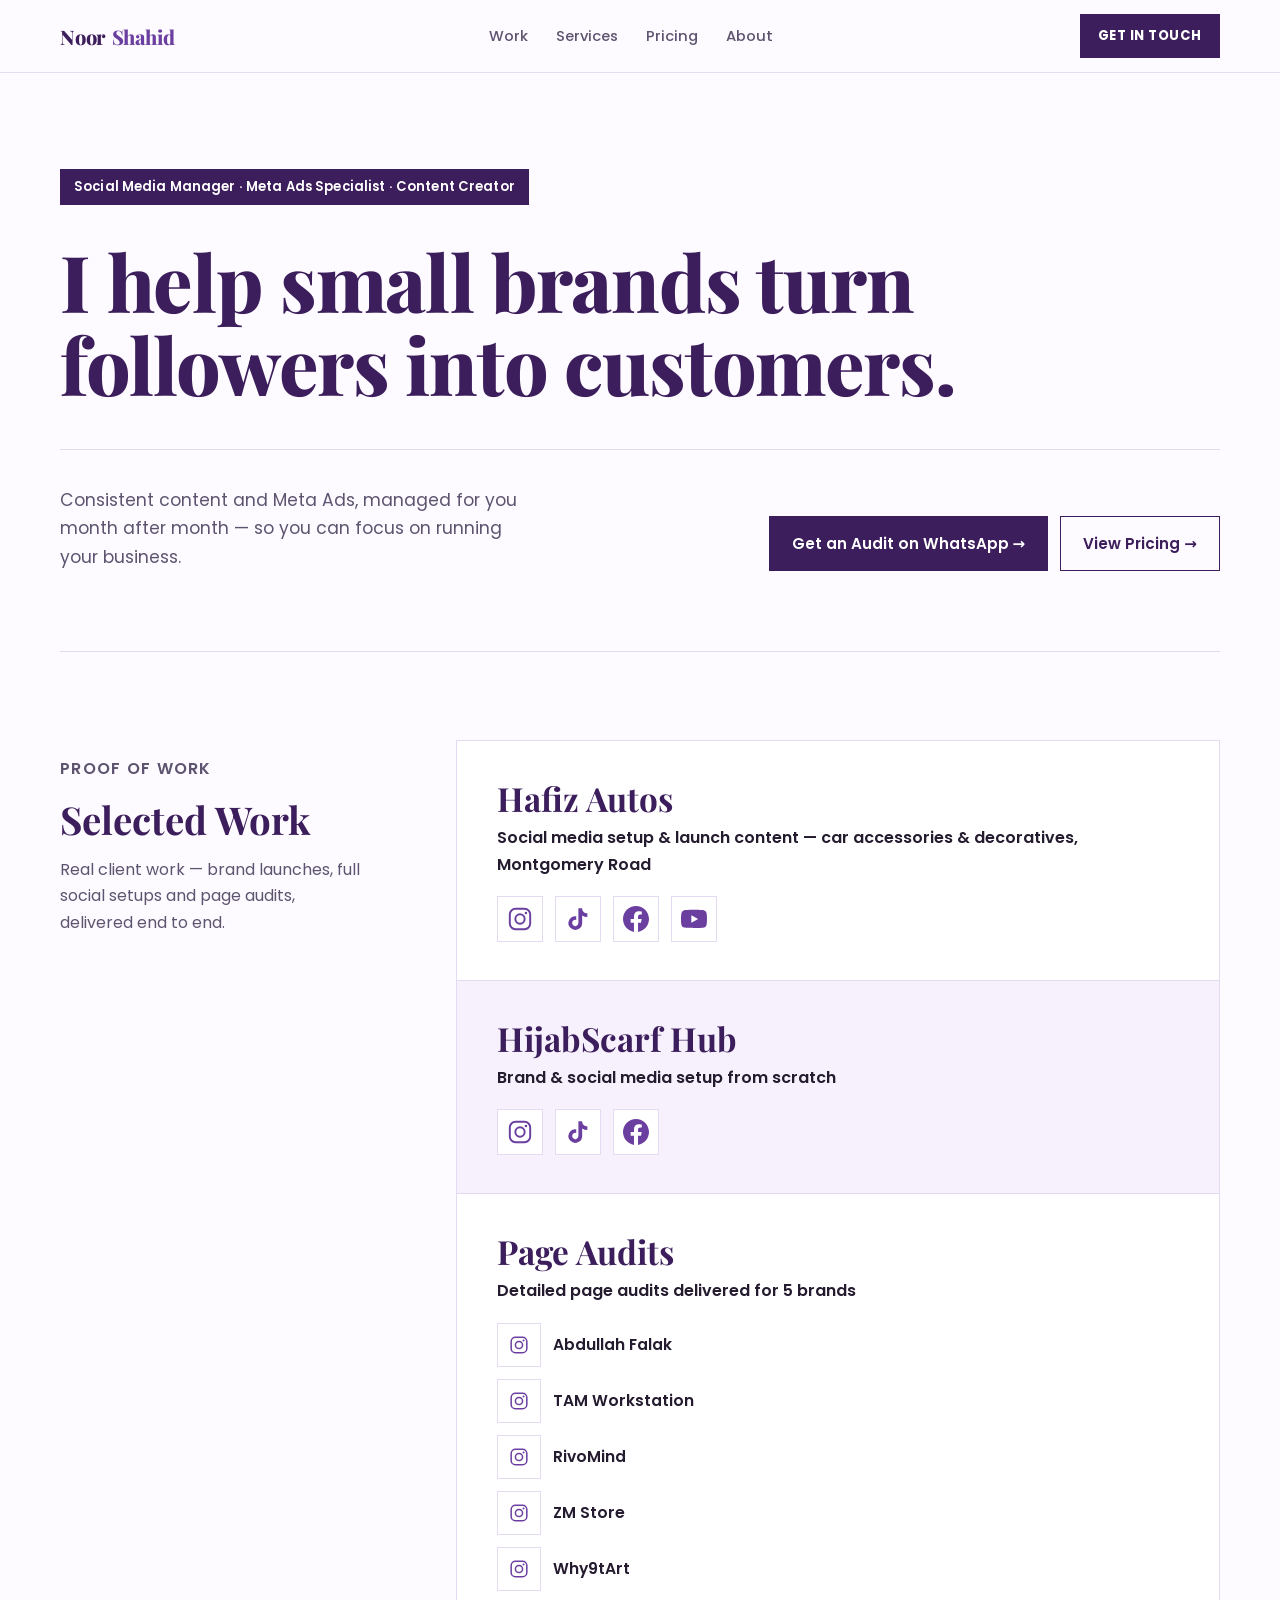
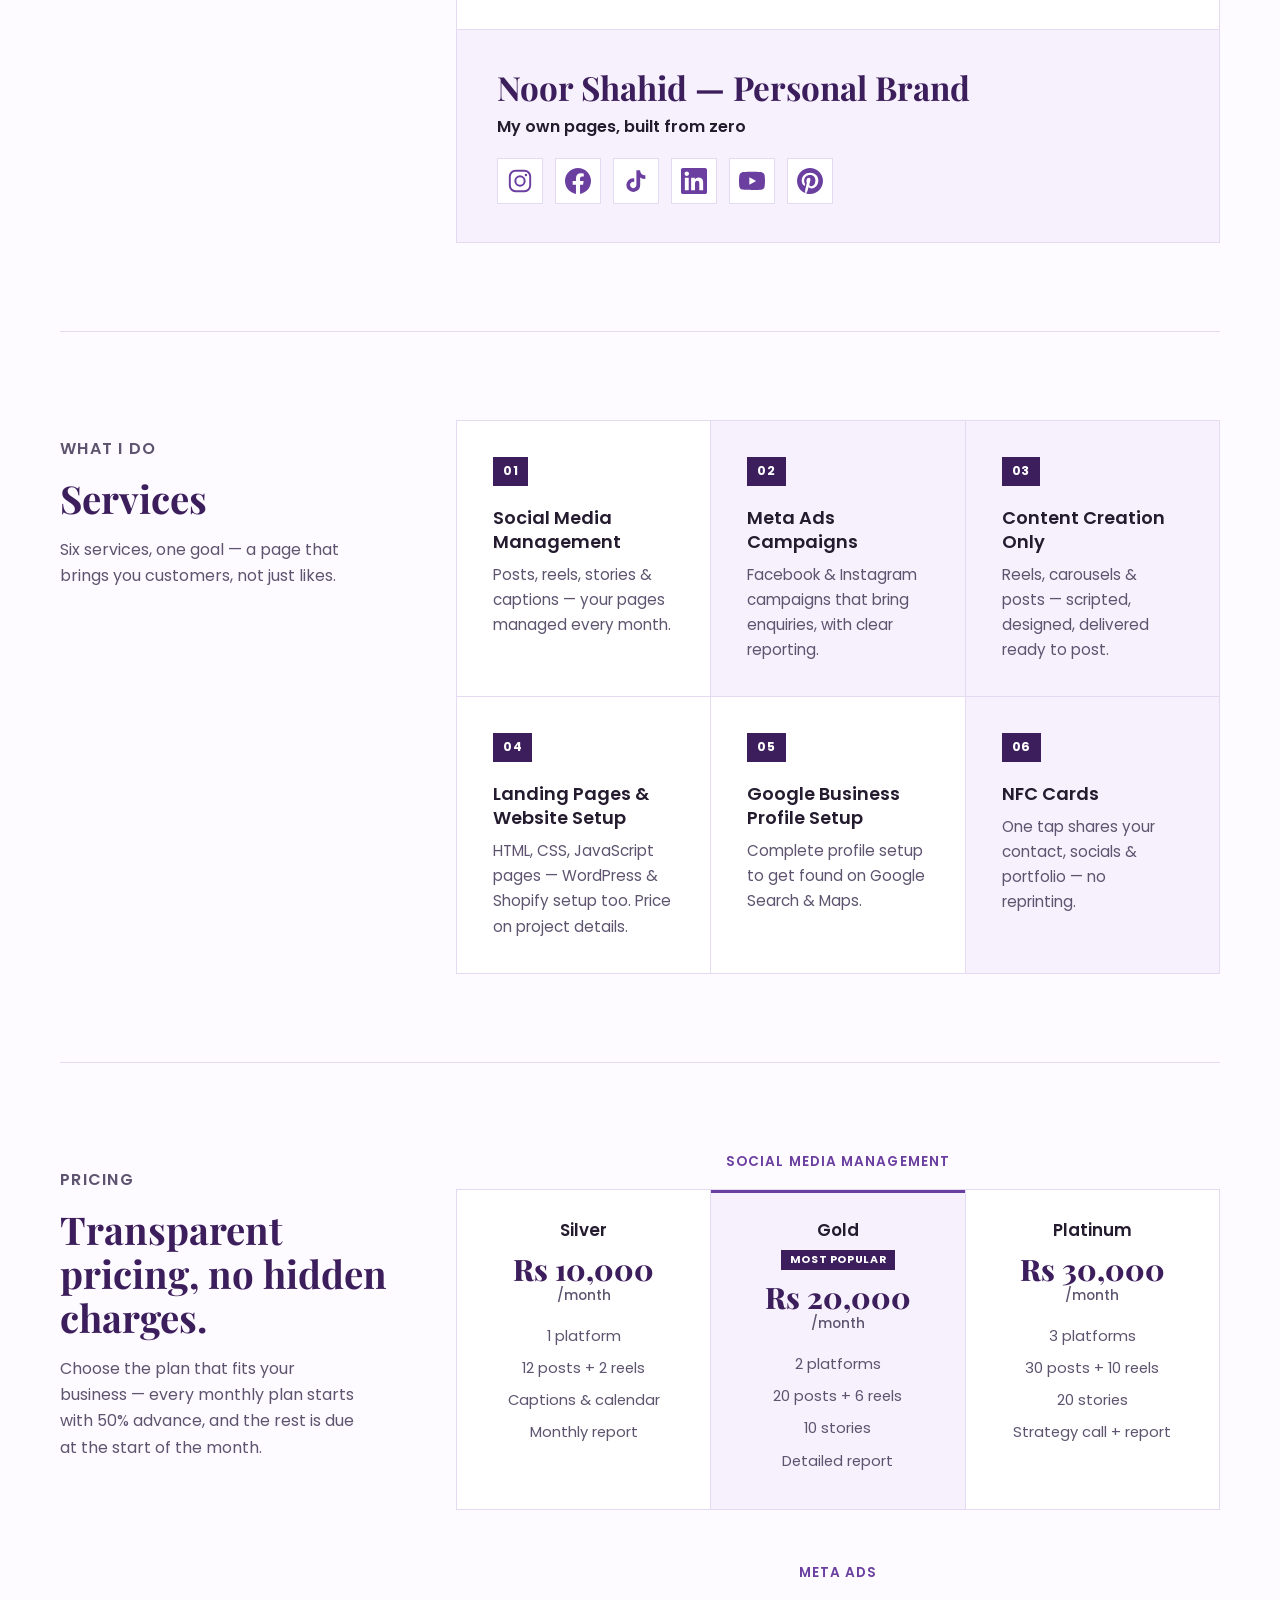
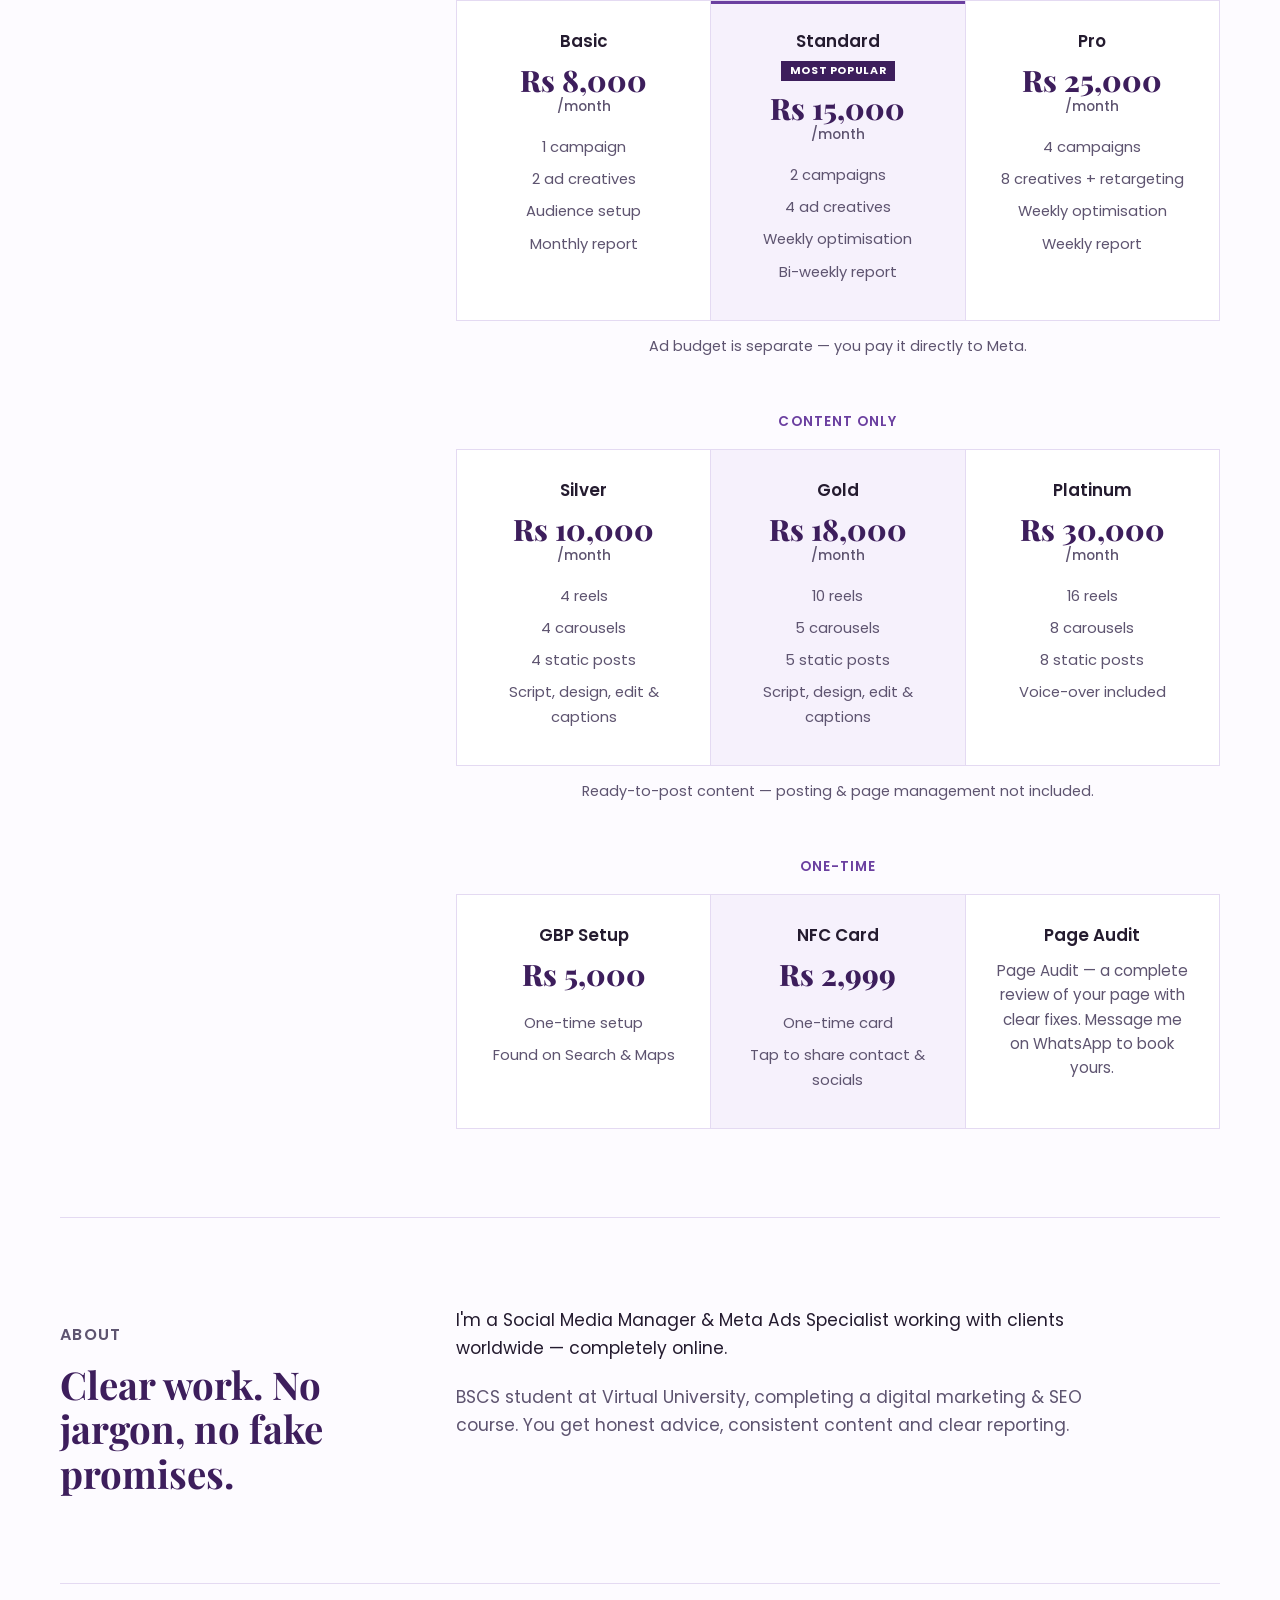
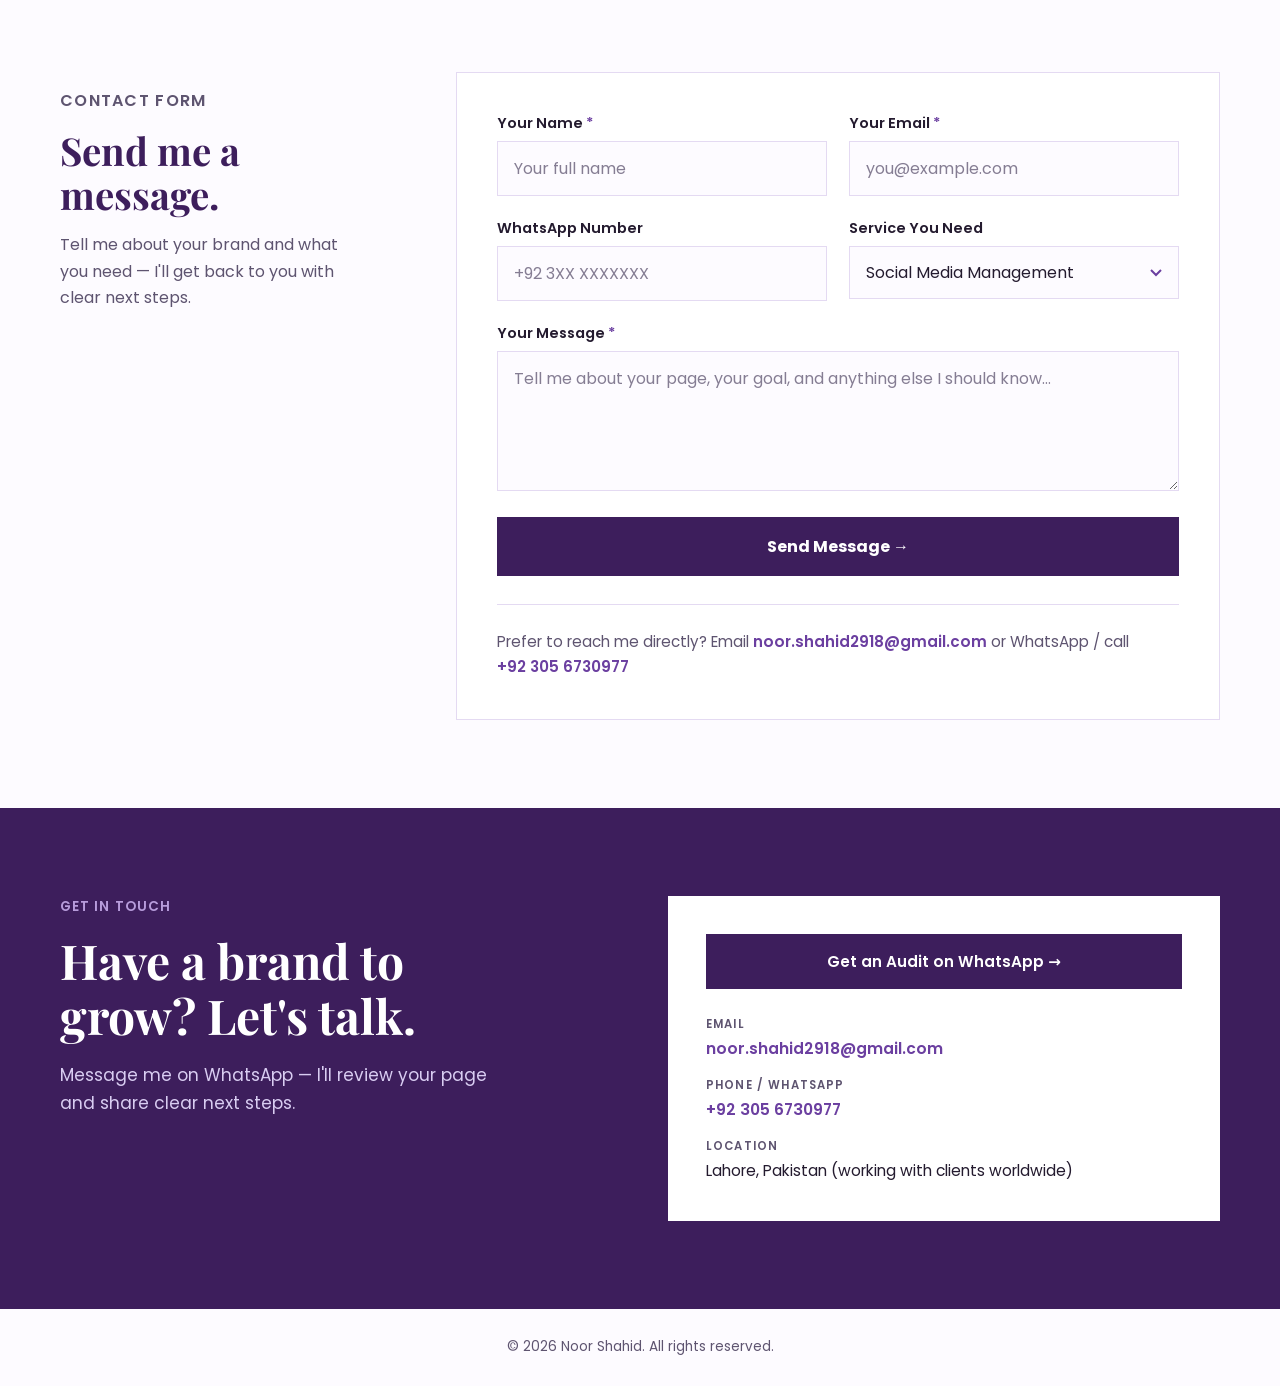
==== commit 999a5783: "Add files via upload" ====
--- a/index.html
+++ b/index.html
@@ -20,26 +20,31 @@
 @media (prefers-color-scheme: dark){
   :root{ --bg:#150D24; --bg-soft:#1C1230; --surface:#1E1433; --ink:#F3EEFA; --muted:#C9BCE2; --line:#3A2A57; --tag-bg:#2C1E47; }
 }
-*{box-sizing:border-box}
-html{scroll-behavior:smooth}
-body{margin:0;font-family:'Poppins',system-ui,sans-serif;background:var(--bg);color:var(--ink);font-size:17px;line-height:1.65;-webkit-font-smoothing:antialiased}
+*,*::before,*::after{box-sizing:border-box}
+html{scroll-behavior:smooth;overflow-x:hidden}
+body{margin:0;font-family:'Poppins',system-ui,sans-serif;background:var(--bg);color:var(--ink);font-size:17px;line-height:1.65;-webkit-font-smoothing:antialiased;overflow-x:hidden;max-width:100%;width:100%}
 a{color:inherit}
-h1,h2,h3{margin:0}
-p{margin:0}
-.wrap{width:min(1240px,100% - 48px);margin:0 auto}
+img,svg,video{max-width:100%}
+h1,h2,h3{margin:0;overflow-wrap:break-word}
+p{margin:0;overflow-wrap:break-word}
+.wrap{width:100%;max-width:1200px;margin:0 auto;padding:0 20px;min-width:0}
 .serif{font-family:'Playfair Display',serif}
 
 /* HEADER */
 header{position:sticky;top:0;z-index:20;background:var(--bg);border-bottom:1px solid var(--line)}
-.header-in{display:flex;align-items:center;justify-content:space-between;gap:20px;padding:18px 0}
-.logo{font-family:'Playfair Display',serif;font-weight:800;font-size:1.25rem;color:var(--deep);text-decoration:none;letter-spacing:-.01em}
+.header-in{display:flex;align-items:center;justify-content:space-between;gap:14px 28px;padding:14px 20px;flex-wrap:wrap;width:100%}
+.logo{font-family:'Playfair Display',serif;font-weight:800;font-size:1.25rem;color:var(--deep);text-decoration:none;letter-spacing:-.01em;flex:0 0 auto;display:inline-flex;align-items:center;gap:.32em;min-height:44px;white-space:nowrap;margin-right:8px}
 @media(prefers-color-scheme:dark){.logo{color:#EFE7FD}}
-.logo span{color:var(--royal)}
-nav{display:flex;align-items:center;gap:28px;flex-wrap:wrap}
-nav a{font-size:.92rem;font-weight:500;color:var(--muted);text-decoration:none}
-nav a:hover{color:var(--royal)}
-.nav-cta{background:var(--deep);color:#fff !important;font-weight:700;font-size:.82rem;letter-spacing:.04em;padding:10px 18px;text-transform:uppercase}
+.logo span{color:var(--royal);white-space:nowrap}
+.header-actions{display:flex;align-items:center;gap:10px;flex:0 0 auto;margin-left:auto}
+nav.main-nav{display:flex;align-items:center;gap:28px;flex-wrap:wrap;flex:1 1 auto;justify-content:center;min-width:0}
+nav.main-nav a{font-size:.92rem;font-weight:500;color:var(--muted);text-decoration:none;display:inline-flex;align-items:center;min-height:44px}
+nav.main-nav a:hover{color:var(--royal)}
+.nav-cta{background:var(--deep);color:#fff !important;font-weight:700;font-size:.82rem;letter-spacing:.04em;padding:10px 18px;text-transform:uppercase;text-decoration:none;display:inline-flex;align-items:center;justify-content:center;min-height:44px;text-align:center}
 .nav-cta:hover{background:var(--royal)}
+.menu-toggle{display:none;width:44px;height:44px;min-width:44px;min-height:44px;border:1px solid var(--deep);background:var(--deep);color:#fff;cursor:pointer;align-items:center;justify-content:center;padding:0}
+.menu-toggle svg{width:22px;height:22px;display:block}
+.menu-toggle:focus-visible{outline:3px solid var(--lav);outline-offset:2px}
 
 /* HERO */
 .hero{padding:96px 0 80px}
@@ -60,6 +65,7 @@
 /* SECTION SHELL — left label column + right content, like the reference */
 section.block{padding:88px 0;border-top:1px solid var(--line)}
 .cols{display:grid;grid-template-columns:340px minmax(0,1fr);gap:56px;align-items:start}
+.cols>*,.contact-grid>*,.form-grid>*,.svc-grid>*,.price-cols>*,.onetime>*{min-width:0}
 .side{position:sticky;top:96px}
 .kicker{font-size:.85rem;font-weight:600;letter-spacing:.08em;text-transform:uppercase;color:var(--royal);margin-bottom:14px}
 .side h2{font-family:'Playfair Display',serif;font-size:clamp(1.9rem,3vw,2.5rem);font-weight:700;line-height:1.15;color:var(--deep)}
@@ -95,38 +101,37 @@
 .icon-btn svg{width:26px;height:26px;display:block}
 .icon-btn:hover{background:var(--deep);border-color:var(--deep);color:#fff;transform:translateY(-2px)}
 .icon-btn:focus-visible{outline:3px solid var(--lav);outline-offset:2px}
-.icon-btn.sm{width:34px;height:34px;flex-shrink:0}
-.icon-btn.sm svg{width:19px;height:19px}
+.icon-btn.sm{width:44px;height:44px;min-width:44px;min-height:44px;flex-shrink:0}
+.icon-btn.sm svg{width:20px;height:20px}
 @media (prefers-reduced-motion: reduce){.icon-btn{transition:none}.icon-btn:hover{transform:none}}
 
-/* SERVICES — numbered bordered grid */
-.svc-grid{display:grid;grid-template-columns:1fr 1fr;border:1px solid var(--line);background:var(--surface)}
-.svc{padding:34px 36px}
-.svc:nth-child(odd){border-right:1px solid var(--line)}
-.svc:nth-child(n+3){border-top:1px solid var(--line)}
+/* SERVICES — numbered bordered grid (auto-fit wrap, never clipped) */
+.svc-grid{display:grid;grid-template-columns:repeat(auto-fit,minmax(250px,1fr));gap:1px;border:1px solid var(--line);background:var(--line);width:100%;min-width:0}
+.svc{padding:34px 36px;background:var(--surface);min-width:0}
 .svc.alt{background:var(--bg-soft)}
 .num{display:inline-block;background:var(--deep);color:#fff;font-size:.78rem;font-weight:700;padding:4px 10px;letter-spacing:.05em}
 .svc h3{font-size:1.12rem;font-weight:600;margin-top:20px;line-height:1.35}
 .svc p{color:var(--muted);font-size:.95rem;margin-top:8px}
 
-/* PRICING — minimal groups */
+/* PRICING — centered professional tables */
 .price-group + .price-group{margin-top:52px}
-.price-group h3.pg-title{font-size:.85rem;font-weight:600;letter-spacing:.08em;text-transform:uppercase;color:var(--royal);margin-bottom:0}
-.price-cols{display:grid;grid-template-columns:repeat(3,1fr);border:1px solid var(--line);background:var(--surface);margin-top:16px}
-.plan{padding:30px 30px 32px}
-.plan + .plan{border-left:1px solid var(--line)}
+.price-group h3.pg-title{font-size:.85rem;font-weight:600;letter-spacing:.08em;text-transform:uppercase;color:var(--royal);margin-bottom:0;text-align:center}
+.price-cols{display:grid;grid-template-columns:repeat(auto-fit,minmax(250px,1fr));gap:1px;border:1px solid var(--line);background:var(--line);margin-top:16px;width:100%;min-width:0}
+.plan{padding:30px 28px 32px;text-align:center;display:flex;flex-direction:column;align-items:center;background:var(--surface);min-width:0;width:100%}
 .plan.alt{background:var(--bg-soft)}
-.plan-name{font-weight:600;font-size:1.05rem}
-.plan-name .pop{display:inline-block;background:var(--deep);color:#fff;font-size:.68rem;font-weight:700;letter-spacing:.06em;text-transform:uppercase;padding:3px 9px;margin-left:8px;vertical-align:2px}
+.plan-name{font-weight:600;font-size:1.05rem;text-align:center;display:flex;flex-direction:column;align-items:center;gap:8px;line-height:1.3}
+.plan-name .pop{display:inline-block;background:var(--deep);color:#fff;font-size:.68rem;font-weight:700;letter-spacing:.06em;text-transform:uppercase;padding:3px 9px;margin-left:0;vertical-align:2px}
 .plan.featured{box-shadow:inset 0 3px 0 var(--royal)}
-.plan .audit-line{color:var(--muted);font-size:.95rem;margin-top:12px;line-height:1.6}
-.plan-price{font-family:'Playfair Display',serif;font-size:1.85rem;font-weight:800;color:var(--deep);margin-top:10px;line-height:1.15}
+.plan .audit-line{color:var(--muted);font-size:.95rem;margin-top:12px;line-height:1.6;text-align:center;max-width:260px}
+.plan-price{font-family:'Playfair Display',serif;font-size:1.85rem;font-weight:800;color:var(--deep);margin-top:10px;line-height:1.15;text-align:center}
 @media(prefers-color-scheme:dark){.plan-price{color:#F3EEFA}}
-.plan-price small{font-family:'Poppins',sans-serif;font-size:.85rem;font-weight:500;color:var(--muted)}
-.plan ul{list-style:none;margin:16px 0 0;padding:0}
-.plan ul li{font-size:.92rem;color:var(--muted);padding:4px 0}
-.price-note{color:var(--muted);font-size:.9rem;margin-top:14px}
-.onetime{display:grid;grid-template-columns:repeat(3,1fr);border:1px solid var(--line);background:var(--surface);margin-top:16px}
+.plan-price small{font-family:'Poppins',sans-serif;font-size:.85rem;font-weight:500;color:var(--muted);display:block;margin-top:2px}
+.plan ul{list-style:none;margin:16px 0 0;padding:0;text-align:center;width:100%}
+.plan ul li{font-size:.92rem;color:var(--muted);padding:4px 0;text-align:center}
+.price-note{color:var(--muted);font-size:.9rem;margin-top:14px;text-align:center}
+.onetime{display:grid;grid-template-columns:repeat(auto-fit,minmax(250px,1fr));gap:1px;border:1px solid var(--line);background:var(--line);margin-top:16px;width:100%;min-width:0}
+.onetime .plan{background:var(--surface)}
+.onetime .plan.alt{background:var(--bg-soft)}
 .onetime .plan .btn{margin-top:18px;padding:11px 18px;min-height:46px;font-size:.9rem}
 
 /* ABOUT */
@@ -150,11 +155,12 @@
 .form-wa{margin-top:28px;padding-top:24px;border-top:1px solid var(--line);display:flex;align-items:center;justify-content:space-between;gap:16px;flex-wrap:wrap}
 .form-wa p{font-size:.95rem;color:var(--muted)}
 .form-wa a{color:var(--royal);font-weight:600;text-decoration:none;word-break:break-word}
+.nowrap{white-space:nowrap}
 @media(max-width:640px){.form-card{padding:28px 22px}.form-grid{grid-template-columns:1fr}}
 
 /* CONTACT — dark band like the reference */
 .contact{background:var(--deep);color:#fff;margin-top:0}
-.contact-in{padding:88px 0}
+.contact-in{padding:88px 20px}
 .contact .kicker{color:var(--lav)}
 .contact h2{font-family:'Playfair Display',serif;font-size:clamp(2rem,4vw,3rem);font-weight:700;line-height:1.15;max-width:480px}
 .contact p.lead{color:#D9CDF2;margin-top:18px;max-width:440px}
@@ -164,30 +170,115 @@
 .contact-rows{margin-top:26px;display:grid;gap:14px;font-size:.97rem}
 .contact-rows b{display:block;font-size:.72rem;letter-spacing:.1em;color:var(--muted);font-weight:600;margin-bottom:2px}
 .contact-rows a{color:var(--royal);font-weight:600;text-decoration:none;word-break:break-word}
-footer{padding:26px 0 34px;color:var(--muted);font-size:.85rem;display:flex;justify-content:space-between;gap:16px;flex-wrap:wrap}
-
-@media(max-width:960px){
-  .cols{grid-template-columns:1fr;gap:36px}
+footer{color:var(--muted);font-size:.85rem}
+footer.wrap{display:flex;flex-direction:row;align-items:center;justify-content:center;text-align:center;gap:12px 20px;flex-wrap:wrap;padding:28px 20px;width:100%;max-width:1200px;margin:0 auto}
+footer.wrap span{text-align:center;width:100%;line-height:1.5}
+
+/* ============ LAPTOP — 1025px to 1200px (slightly narrower side column) ============ */
+@media (min-width:1025px) and (max-width:1200px){
+  .cols{grid-template-columns:290px minmax(0,1fr);gap:40px}
+  .plan{padding:28px 18px 30px}
+  .svc{padding:30px 26px}
+  .work-item{padding:34px 30px}
+}
+
+/* ============ STACK SIDE LABEL — at/below 1024px label goes ABOVE content, full width ============ */
+@media (max-width:1024px){
+  .cols{grid-template-columns:minmax(0,1fr);gap:36px}
+  .side{position:static;width:100%;max-width:100%}
+  .side p{max-width:560px}
+  .contact-grid{grid-template-columns:minmax(0,1fr)}
+}
+
+/* ============ HAMBURGER HEADER — at/below 900px ============ */
+@media (max-width:900px){
+  .header-in{gap:10px 14px;padding:10px 20px;flex-wrap:wrap}
+  .logo{font-size:1.18rem;margin-right:0}
+  .header-actions{gap:8px;margin-left:auto}
+  .nav-cta{font-size:.74rem;padding:10px 12px;letter-spacing:.02em;white-space:nowrap}
+  .menu-toggle{display:inline-flex}
+  nav.main-nav{display:none;width:100%;flex:1 1 100%;flex-direction:column;align-items:stretch;justify-content:flex-start;gap:0;border-top:1px solid var(--line);padding:6px 0 4px;order:3}
+  nav.main-nav.open{display:flex}
+  nav.main-nav a{display:flex;align-items:center;min-height:48px;padding:4px 2px;font-size:1rem;border-bottom:1px solid var(--line);width:100%}
+  nav.main-nav a:last-child{border-bottom:0}
+}
+
+/* ============ TABLET — 641px to 1024px ============ */
+@media (min-width:641px) and (max-width:1024px){
+  .wrap{width:100%;padding:0 20px}
+  section.block{padding:68px 0}
+  .hero{padding:72px 0 60px}
+  .hero h1{font-size:clamp(2.6rem,5.6vw,3.6rem)}
+  .hero-row{align-items:flex-start}
+  .svc-grid{grid-template-columns:repeat(auto-fit,minmax(250px,1fr))}
+  .svc{padding:30px 28px}
+  .price-cols,.onetime{grid-template-columns:repeat(auto-fit,minmax(250px,1fr))}
+  .form-grid{grid-template-columns:repeat(2,minmax(0,1fr))}
+  .form-card{padding:34px 30px}
+  .contact-grid{gap:40px}
+  .contact h2{max-width:560px}
+  .contact p.lead{max-width:560px}
+  .contact-in{padding:68px 20px}
+  .work-item{padding:34px 32px}
+}
+
+/* ============ PHONE — up to 640px ============ */
+@media(max-width:640px){
+  body{font-size:16px;line-height:1.65}
+  .wrap{width:100%;padding:0 16px}
+  /* Header: logo + CTA + hamburger on one row, menu drops below (hamburger rules live in the 900px block) */
+  .header-in{padding:10px 16px;gap:10px 12px}
+  .logo{font-size:1.15rem}
+  /* Hero */
+  .hero{padding:52px 0 48px}
+  .role-pill{font-size:.78rem;line-height:1.45;padding:7px 12px;max-width:100%}
+  .hero h1{font-size:clamp(2.3rem,10.8vw,2.9rem);line-height:1.1;margin-top:26px}
+  .hero-rule{margin-top:32px}
+  .hero-row{flex-direction:column;align-items:stretch;gap:24px;padding-top:28px}
+  .hero-row p{font-size:1rem;max-width:100%}
+  .hero-actions{flex-direction:column;width:100%;gap:12px}
+  .hero-actions .btn{width:100%;justify-content:center;text-align:center}
+  /* Sections */
+  section.block{padding:56px 0}
+  .cols{grid-template-columns:minmax(0,1fr);gap:32px}
   .side{position:static}
-  .side p{max-width:520px}
-  .price-cols,.onetime{grid-template-columns:1fr}
-  .plan + .plan{border-left:0;border-top:1px solid var(--line)}
-  .contact-grid{grid-template-columns:1fr;gap:40px}
-  .hero{padding:64px 0 56px}
-  section.block{padding:64px 0}
-}
-@media(max-width:640px){
-  .wrap{width:calc(100% - 36px)}
-  .svc-grid{grid-template-columns:1fr}
-  .svc:nth-child(odd){border-right:0}
-  .svc + .svc{border-top:1px solid var(--line)}
-  .work-item{padding:30px 24px}
-  .hero-actions,.hero-actions .btn{width:100%;justify-content:center}
-  nav{gap:16px}
-  nav a:not(.nav-cta){display:none}
-  body{font-size:16.5px}
-}
-@media (prefers-reduced-motion: reduce){html{scroll-behavior:auto}}
+  .side p{max-width:100%}
+  .side h2{font-size:1.85rem}
+  /* Work: single column list, comfortable padding */
+  .work-item{padding:28px 20px}
+  .work-item h3{font-size:1.55rem}
+  .work-sub{font-size:.97rem}
+  .audit-list{gap:10px}
+  .audit-list li{gap:10px;flex-wrap:wrap}
+  .icon-row{gap:10px}
+  /* Services & pricing: auto-fit minmax(250px,1fr) collapses to 1 column on phones */
+  .svc-grid{grid-template-columns:repeat(auto-fit,minmax(min(250px,100%),1fr))}
+  .svc{padding:28px 22px}
+  .price-cols,.onetime{grid-template-columns:repeat(auto-fit,minmax(min(250px,100%),1fr))}
+  .plan{padding:28px 20px 30px}
+  .plan-price{font-size:1.7rem}
+  .price-group + .price-group{margin-top:44px}
+  /* Form: fields stack */
+  .form-card{padding:26px 18px}
+  .form-grid{grid-template-columns:minmax(0,1fr);gap:18px}
+  .field input,.field select,.field textarea{font-size:16px;min-height:48px}
+  .field textarea{min-height:130px}
+  .form-wa{flex-direction:column;align-items:flex-start}
+  .form-wa p{font-size:.92rem;line-height:1.7;overflow-wrap:break-word}
+  /* Contact band stacks */
+  .contact-in{padding:56px 16px}
+  .contact-grid{grid-template-columns:minmax(0,1fr);gap:36px}
+  .contact h2{font-size:2rem;max-width:100%}
+  .contact p.lead{max-width:100%}
+  .contact-card{padding:26px 20px}
+  .contact-card .btn{white-space:normal;text-align:center;line-height:1.4}
+  .contact-rows{font-size:.95rem}
+  .contact-rows a{overflow-wrap:anywhere}
+  .contact-rows a.nowrap{overflow-wrap:normal;font-size:.98rem}
+  footer.wrap{flex-direction:column;justify-content:center;align-items:center;text-align:center;gap:6px;padding:26px 16px}
+  footer.wrap span{text-align:center;width:100%}
+}
+@media (prefers-reduced-motion: reduce){html{scroll-behavior:auto}.menu-toggle{transition:none}}
 </style>
 </head>
 <body>
@@ -195,13 +286,16 @@
 <header>
   <div class="wrap header-in">
     <a class="logo" href="#top">Noor <span>Shahid</span></a>
-    <nav aria-label="Main">
+    <nav class="main-nav" id="main-nav" aria-label="Main">
       <a href="#work">Work</a>
       <a href="#services">Services</a>
       <a href="#pricing">Pricing</a>
       <a href="#about">About</a>
+    </nav>
+    <div class="header-actions">
       <a class="nav-cta" href="https://wa.me/923056730977?text=Hi%20Noor!%20I%20want%20an%20audit%20for%20my%20page." target="_blank" rel="noopener">Get in Touch</a>
-    </nav>
+      <button class="menu-toggle" id="menu-toggle" type="button" aria-label="Open menu" aria-expanded="false" aria-controls="main-nav"><svg viewBox="0 0 24 24" fill="none" stroke="currentColor" stroke-width="2.2" stroke-linecap="round" aria-hidden="true"><path d="M4 7h16M4 12h16M4 17h16"/></svg></button>
+    </div>
   </div>
 </header>
 
@@ -313,7 +407,7 @@
           <h3 class="pg-title">Social Media Management</h3>
           <div class="price-cols">
             <article class="plan"><p class="plan-name">Silver</p><div class="plan-price">Rs 10,000<small> /month</small></div><ul><li>1 platform</li><li>12 posts + 2 reels</li><li>Captions &amp; calendar</li><li>Monthly report</li></ul></article>
-            <article class="plan alt featured"><p class="plan-name">Gold <span class="pop">Most Popular</span></p><div class="plan-price">Rs 18,000<small> /month</small></div><ul><li>2 platforms</li><li>20 posts + 6 reels</li><li>10 stories</li><li>Detailed report</li></ul></article>
+            <article class="plan alt featured"><p class="plan-name">Gold <span class="pop">Most Popular</span></p><div class="plan-price">Rs 20,000<small> /month</small></div><ul><li>2 platforms</li><li>20 posts + 6 reels</li><li>10 stories</li><li>Detailed report</li></ul></article>
             <article class="plan"><p class="plan-name">Platinum</p><div class="plan-price">Rs 30,000<small> /month</small></div><ul><li>3 platforms</li><li>30 posts + 10 reels</li><li>20 stories</li><li>Strategy call + report</li></ul></article>
           </div>
         </div>
@@ -332,7 +426,7 @@
           <h3 class="pg-title">Content Only</h3>
           <div class="price-cols">
             <article class="plan"><p class="plan-name">Silver</p><div class="plan-price">Rs 10,000<small> /month</small></div><ul><li>4 reels</li><li>4 carousels</li><li>4 static posts</li><li>Script, design, edit &amp; captions</li></ul></article>
-            <article class="plan alt"><p class="plan-name">Gold</p><div class="plan-price">Rs 20,000<small> /month</small></div><ul><li>10 reels</li><li>5 carousels</li><li>5 static posts</li><li>Script, design, edit &amp; captions</li></ul></article>
+            <article class="plan alt"><p class="plan-name">Gold</p><div class="plan-price">Rs 18,000<small> /month</small></div><ul><li>10 reels</li><li>5 carousels</li><li>5 static posts</li><li>Script, design, edit &amp; captions</li></ul></article>
             <article class="plan"><p class="plan-name">Platinum</p><div class="plan-price">Rs 30,000<small> /month</small></div><ul><li>16 reels</li><li>8 carousels</li><li>8 static posts</li><li>Voice-over included</li></ul></article>
           </div>
           <p class="price-note">Ready-to-post content — posting &amp; page management not included.</p>
@@ -409,7 +503,7 @@
           <button class="form-submit" type="submit">Send Message →</button>
         </form>
         <div class="form-wa">
-          <p>Prefer to reach me directly? Email <a href="mailto:noor.shahid2918@gmail.com">noor.shahid2918@gmail.com</a> or WhatsApp / call <a href="https://wa.me/923056730977" target="_blank" rel="noopener">+92 305 6730977</a></p>
+          <p>Prefer to reach me directly? Email <a class="nowrap" href="mailto:noor.shahid2918@gmail.com">noor.shahid2918@gmail.com</a> or WhatsApp / call <a class="nowrap" href="https://wa.me/923056730977" target="_blank" rel="noopener">+92 305 6730977</a></p>
         </div>
       </div>
     </div>
@@ -430,7 +524,7 @@
         <a class="btn btn-solid" href="https://wa.me/923056730977?text=Hi%20Noor!%20I%20want%20an%20audit%20for%20my%20page." target="_blank" rel="noopener">Get an Audit on WhatsApp →</a>
         <div class="contact-rows">
           <div><b>EMAIL</b><a href="mailto:noor.shahid2918@gmail.com">noor.shahid2918@gmail.com</a></div>
-          <div><b>PHONE / WHATSAPP</b><a href="https://wa.me/923056730977" target="_blank" rel="noopener">+92 305 6730977</a></div>
+          <div><b>PHONE / WHATSAPP</b><a class="nowrap" href="https://wa.me/923056730977" target="_blank" rel="noopener">+92 305 6730977</a></div>
           <div><b>LOCATION</b><span>Lahore, Pakistan (working with clients worldwide)</span></div>
         </div>
       </div>
@@ -442,5 +536,24 @@
   <span>© 2026 Noor Shahid. All rights reserved.</span>
 </footer>
 
+<script>
+(function(){
+  var toggle = document.getElementById('menu-toggle');
+  var nav = document.getElementById('main-nav');
+  if(!toggle || !nav) return;
+  toggle.addEventListener('click', function(){
+    var open = nav.classList.toggle('open');
+    toggle.setAttribute('aria-expanded', open ? 'true' : 'false');
+    toggle.setAttribute('aria-label', open ? 'Close menu' : 'Open menu');
+  });
+  nav.addEventListener('click', function(e){
+    if(e.target && e.target.tagName === 'A'){
+      nav.classList.remove('open');
+      toggle.setAttribute('aria-expanded','false');
+      toggle.setAttribute('aria-label','Open menu');
+    }
+  });
+})();
+</script>
 </body>
 </html>
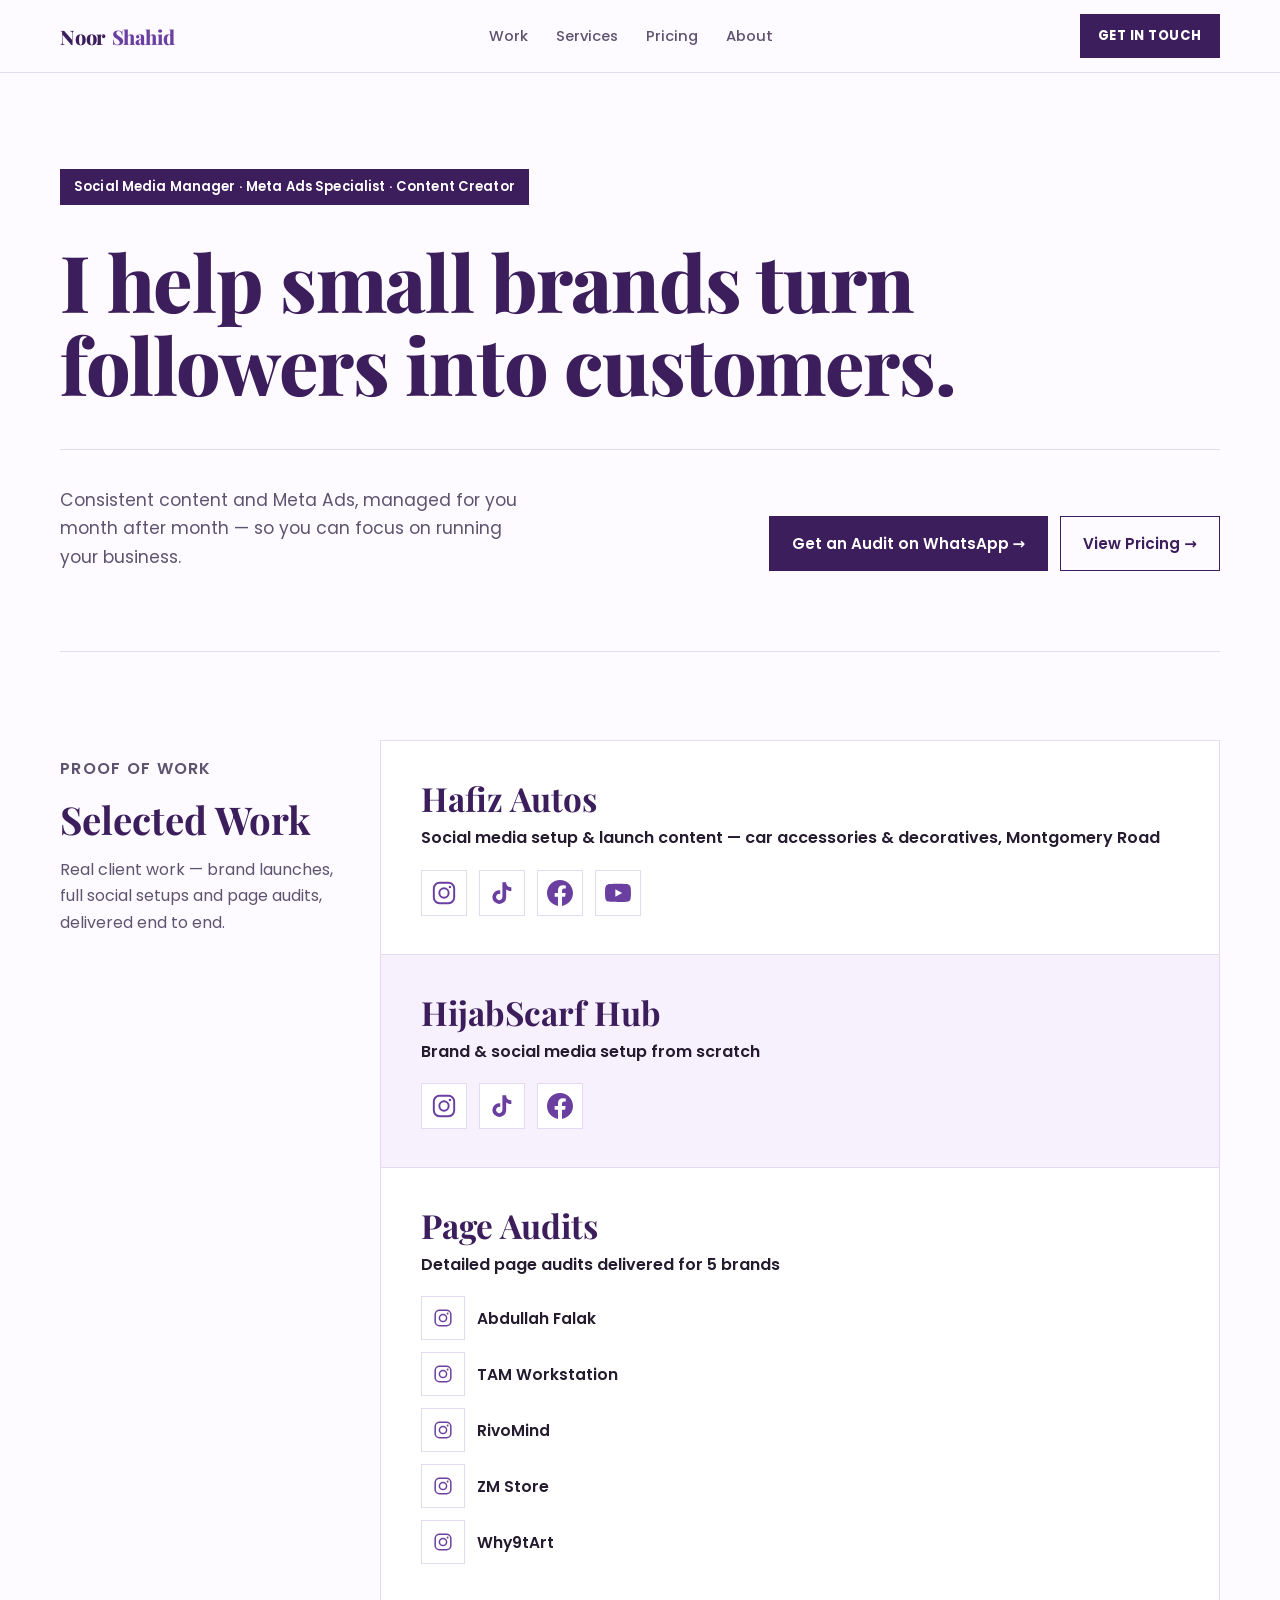
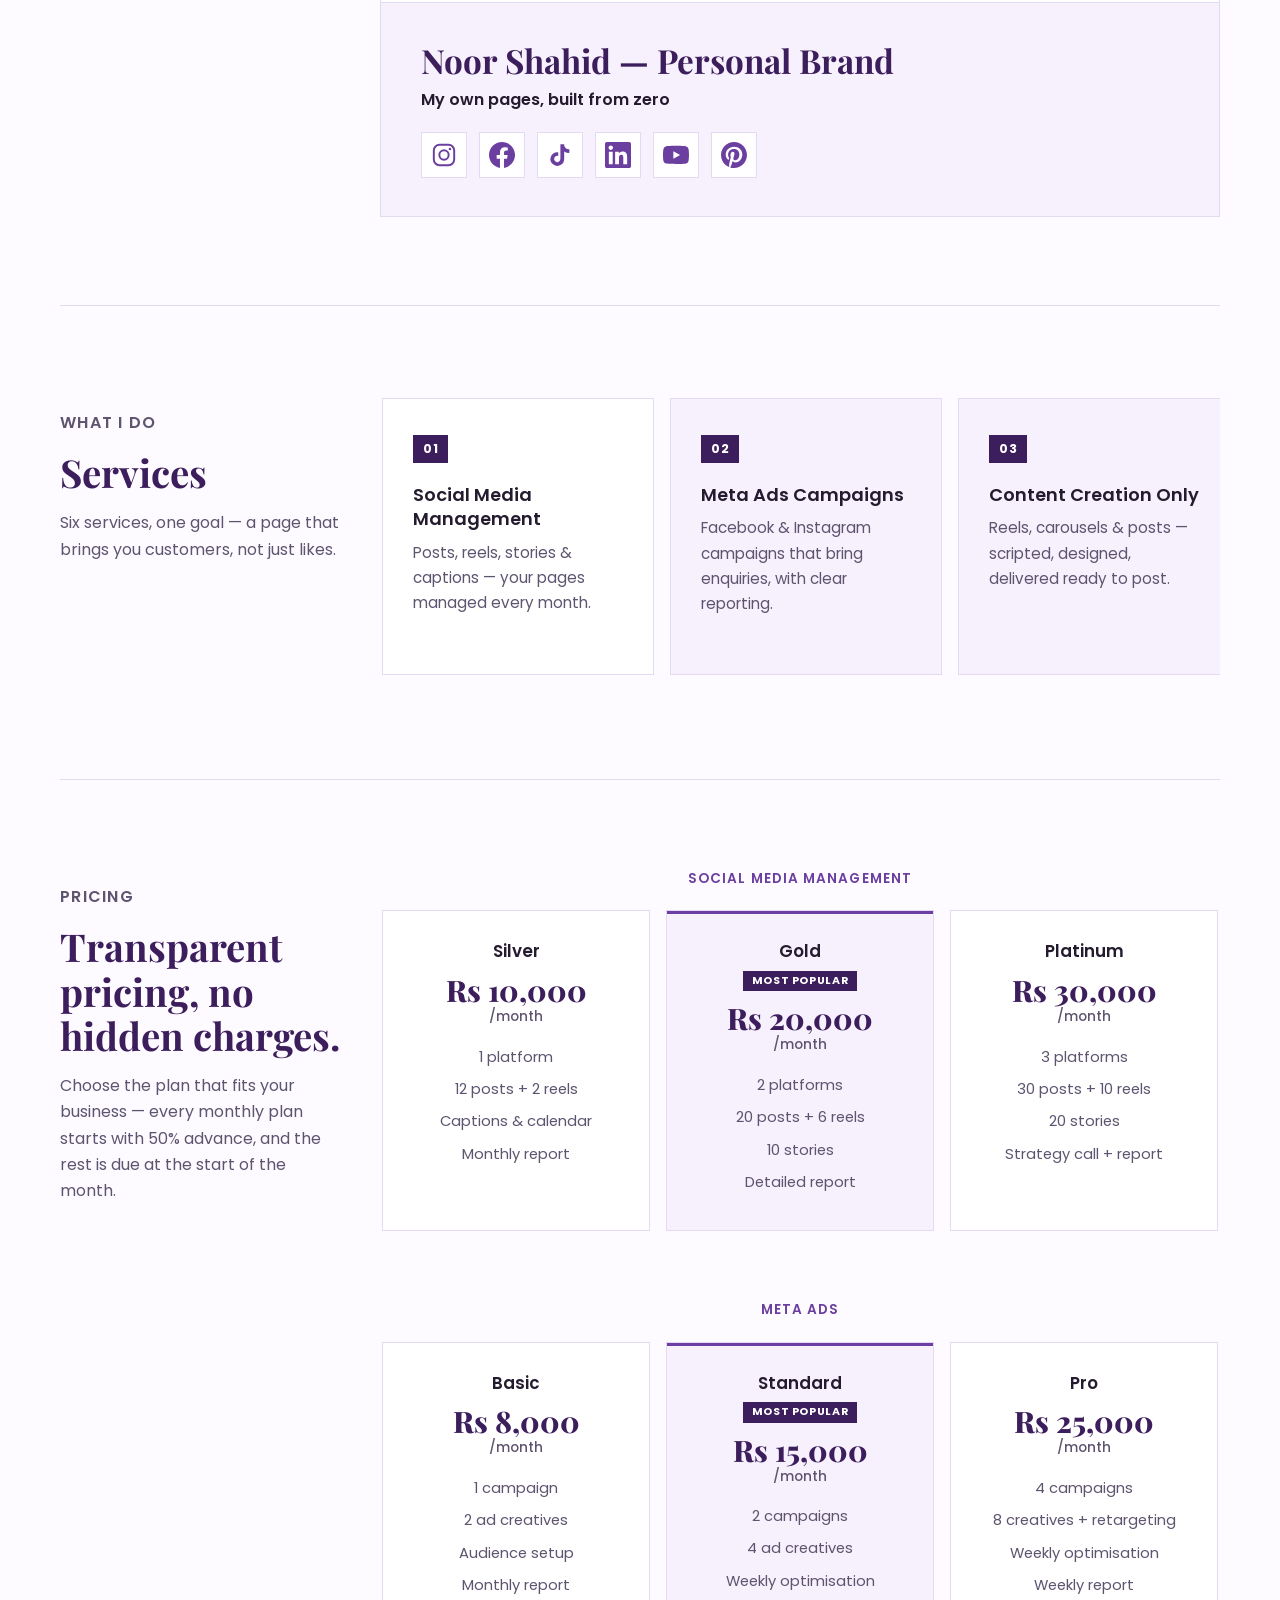
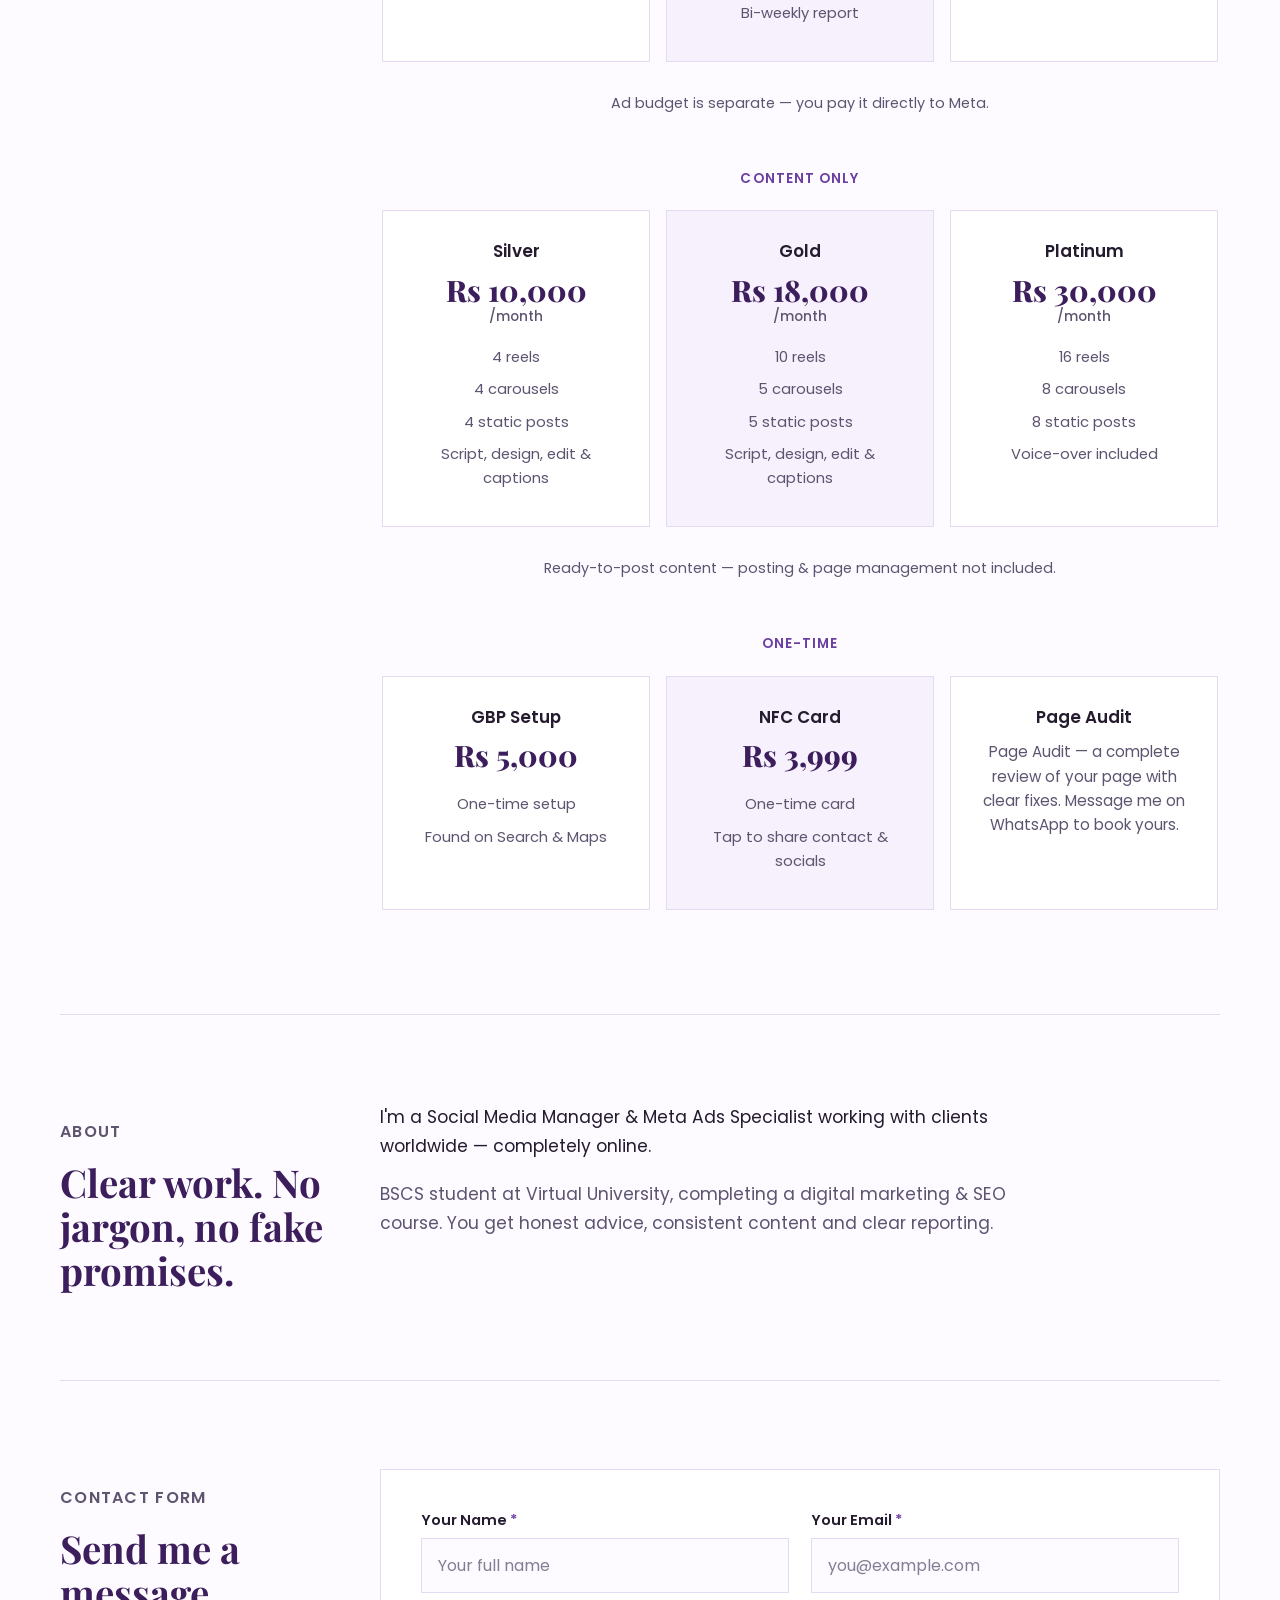
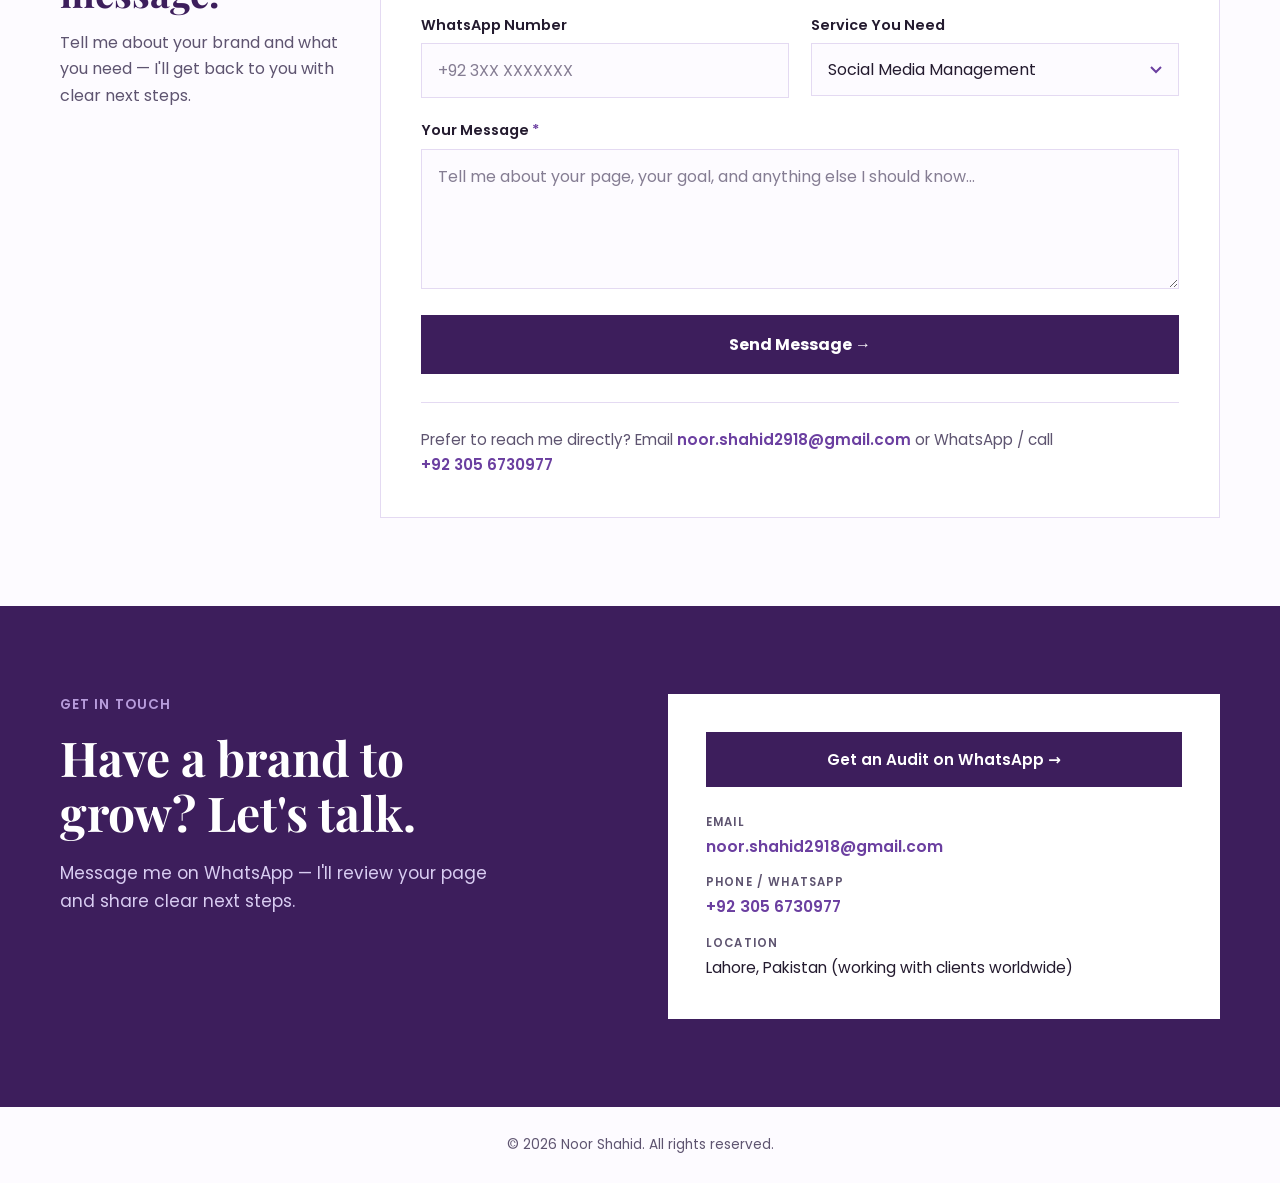
==== commit 91f10698: "Add files via upload" ====
--- a/index.html
+++ b/index.html
@@ -27,7 +27,7 @@
 img,svg,video{max-width:100%}
 h1,h2,h3{margin:0;overflow-wrap:break-word}
 p{margin:0;overflow-wrap:break-word}
-.wrap{width:100%;max-width:1200px;margin:0 auto;padding:0 20px;min-width:0}
+.wrap{width:100%;max-width:1200px;margin-left:auto;margin-right:auto;padding-left:20px;padding-right:20px;min-width:0;box-sizing:border-box}
 .serif{font-family:'Playfair Display',serif}
 
 /* HEADER */
@@ -64,8 +64,9 @@
 
 /* SECTION SHELL — left label column + right content, like the reference */
 section.block{padding:88px 0;border-top:1px solid var(--line)}
-.cols{display:grid;grid-template-columns:340px minmax(0,1fr);gap:56px;align-items:start}
-.cols>*,.contact-grid>*,.form-grid>*,.svc-grid>*,.price-cols>*,.onetime>*{min-width:0}
+.cols{display:grid;grid-template-columns:280px minmax(0,1fr);gap:40px;align-items:start;width:100%;min-width:0}
+.cols>*,.contact-grid>*,.form-grid>*{min-width:0}
+.cols>div{min-width:0;width:100%}
 .side{position:sticky;top:96px}
 .kicker{font-size:.85rem;font-weight:600;letter-spacing:.08em;text-transform:uppercase;color:var(--royal);margin-bottom:14px}
 .side h2{font-family:'Playfair Display',serif;font-size:clamp(1.9rem,3vw,2.5rem);font-weight:700;line-height:1.15;color:var(--deep)}
@@ -105,9 +106,12 @@
 .icon-btn.sm svg{width:20px;height:20px}
 @media (prefers-reduced-motion: reduce){.icon-btn{transition:none}.icon-btn:hover{transform:none}}
 
-/* SERVICES — numbered bordered grid (auto-fit wrap, never clipped) */
-.svc-grid{display:grid;grid-template-columns:repeat(auto-fit,minmax(250px,1fr));gap:1px;border:1px solid var(--line);background:var(--line);width:100%;min-width:0}
-.svc{padding:34px 36px;background:var(--surface);min-width:0}
+/* SERVICES — horizontal scroll row (swipe/scroll sideways, next card peeks) */
+.svc-grid{display:flex;flex-wrap:nowrap;overflow-x:auto;overflow-y:hidden;-webkit-overflow-scrolling:touch;scroll-snap-type:x mandatory;scroll-padding-left:2px;gap:16px;width:100%;min-width:0;padding:4px 2px 16px;background:transparent;border:0;scrollbar-width:thin;scrollbar-color:var(--lav) transparent}
+.svc-grid::-webkit-scrollbar,.price-cols::-webkit-scrollbar,.onetime::-webkit-scrollbar{height:6px}
+.svc-grid::-webkit-scrollbar-thumb,.price-cols::-webkit-scrollbar-thumb,.onetime::-webkit-scrollbar-thumb{background:var(--lav);border-radius:99px}
+.svc-grid::-webkit-scrollbar-track,.price-cols::-webkit-scrollbar-track,.onetime::-webkit-scrollbar-track{background:transparent}
+.svc{padding:34px 30px;background:var(--surface);min-width:0;flex:1 0 272px;max-width:320px;scroll-snap-align:start;border:1px solid var(--line)}
 .svc.alt{background:var(--bg-soft)}
 .num{display:inline-block;background:var(--deep);color:#fff;font-size:.78rem;font-weight:700;padding:4px 10px;letter-spacing:.05em}
 .svc h3{font-size:1.12rem;font-weight:600;margin-top:20px;line-height:1.35}
@@ -116,8 +120,8 @@
 /* PRICING — centered professional tables */
 .price-group + .price-group{margin-top:52px}
 .price-group h3.pg-title{font-size:.85rem;font-weight:600;letter-spacing:.08em;text-transform:uppercase;color:var(--royal);margin-bottom:0;text-align:center}
-.price-cols{display:grid;grid-template-columns:repeat(auto-fit,minmax(250px,1fr));gap:1px;border:1px solid var(--line);background:var(--line);margin-top:16px;width:100%;min-width:0}
-.plan{padding:30px 28px 32px;text-align:center;display:flex;flex-direction:column;align-items:center;background:var(--surface);min-width:0;width:100%}
+.price-cols{display:flex;flex-wrap:nowrap;overflow-x:auto;overflow-y:hidden;-webkit-overflow-scrolling:touch;scroll-snap-type:x mandatory;scroll-padding-left:2px;gap:16px;margin-top:16px;width:100%;min-width:0;padding:4px 2px 16px;background:transparent;border:0;scrollbar-width:thin;scrollbar-color:var(--lav) transparent}
+.plan{padding:30px 28px 32px;text-align:center;display:flex;flex-direction:column;align-items:center;background:var(--surface);min-width:0;flex:1 0 262px;max-width:320px;scroll-snap-align:start;border:1px solid var(--line)}
 .plan.alt{background:var(--bg-soft)}
 .plan-name{font-weight:600;font-size:1.05rem;text-align:center;display:flex;flex-direction:column;align-items:center;gap:8px;line-height:1.3}
 .plan-name .pop{display:inline-block;background:var(--deep);color:#fff;font-size:.68rem;font-weight:700;letter-spacing:.06em;text-transform:uppercase;padding:3px 9px;margin-left:0;vertical-align:2px}
@@ -129,7 +133,7 @@
 .plan ul{list-style:none;margin:16px 0 0;padding:0;text-align:center;width:100%}
 .plan ul li{font-size:.92rem;color:var(--muted);padding:4px 0;text-align:center}
 .price-note{color:var(--muted);font-size:.9rem;margin-top:14px;text-align:center}
-.onetime{display:grid;grid-template-columns:repeat(auto-fit,minmax(250px,1fr));gap:1px;border:1px solid var(--line);background:var(--line);margin-top:16px;width:100%;min-width:0}
+.onetime{display:flex;flex-wrap:nowrap;overflow-x:auto;overflow-y:hidden;-webkit-overflow-scrolling:touch;scroll-snap-type:x mandatory;scroll-padding-left:2px;gap:16px;margin-top:16px;width:100%;min-width:0;padding:4px 2px 16px;background:transparent;border:0;scrollbar-width:thin;scrollbar-color:var(--lav) transparent}
 .onetime .plan{background:var(--surface)}
 .onetime .plan.alt{background:var(--bg-soft)}
 .onetime .plan .btn{margin-top:18px;padding:11px 18px;min-height:46px;font-size:.9rem}
@@ -176,8 +180,9 @@
 
 /* ============ LAPTOP — 1025px to 1200px (slightly narrower side column) ============ */
 @media (min-width:1025px) and (max-width:1200px){
-  .cols{grid-template-columns:290px minmax(0,1fr);gap:40px}
-  .plan{padding:28px 18px 30px}
+  .cols{grid-template-columns:260px minmax(0,1fr);gap:36px}
+  .plan{padding:28px 18px 30px;flex-basis:250px}
+  .svc{flex-basis:260px}
   .svc{padding:30px 26px}
   .work-item{padding:34px 30px}
 }
@@ -210,9 +215,8 @@
   .hero{padding:72px 0 60px}
   .hero h1{font-size:clamp(2.6rem,5.6vw,3.6rem)}
   .hero-row{align-items:flex-start}
-  .svc-grid{grid-template-columns:repeat(auto-fit,minmax(250px,1fr))}
-  .svc{padding:30px 28px}
-  .price-cols,.onetime{grid-template-columns:repeat(auto-fit,minmax(250px,1fr))}
+  .svc{padding:30px 28px;flex:0 0 44%;max-width:none}
+  .plan{flex:0 0 44%;max-width:none}
   .form-grid{grid-template-columns:repeat(2,minmax(0,1fr))}
   .form-card{padding:34px 30px}
   .contact-grid{gap:40px}
@@ -251,11 +255,10 @@
   .audit-list{gap:10px}
   .audit-list li{gap:10px;flex-wrap:wrap}
   .icon-row{gap:10px}
-  /* Services & pricing: auto-fit minmax(250px,1fr) collapses to 1 column on phones */
-  .svc-grid{grid-template-columns:repeat(auto-fit,minmax(min(250px,100%),1fr))}
-  .svc{padding:28px 22px}
-  .price-cols,.onetime{grid-template-columns:repeat(auto-fit,minmax(min(250px,100%),1fr))}
-  .plan{padding:28px 20px 30px}
+  /* Services & pricing: horizontal scroll rows — card ~82% wide, next card peeks in */
+  .svc-grid,.price-cols,.onetime{gap:12px;padding-bottom:14px}
+  .svc{padding:28px 22px;flex:0 0 82%;max-width:none}
+  .plan{padding:28px 20px 30px;flex:0 0 82%;max-width:none}
   .plan-price{font-size:1.7rem}
   .price-group + .price-group{margin-top:44px}
   /* Form: fields stack */
@@ -436,7 +439,7 @@
           <h3 class="pg-title">One-Time</h3>
           <div class="onetime">
             <article class="plan"><p class="plan-name">GBP Setup</p><div class="plan-price">Rs 5,000</div><ul><li>One-time setup</li><li>Found on Search &amp; Maps</li></ul></article>
-            <article class="plan alt"><p class="plan-name">NFC Card</p><div class="plan-price">Rs 2,999</div><ul><li>One-time card</li><li>Tap to share contact &amp; socials</li></ul></article>
+            <article class="plan alt"><p class="plan-name">NFC Card</p><div class="plan-price">Rs 3,999</div><ul><li>One-time card</li><li>Tap to share contact &amp; socials</li></ul></article>
             <article class="plan"><p class="plan-name">Page Audit</p><p class="audit-line">Page Audit — a complete review of your page with clear fixes. Message me on WhatsApp to book yours.</p></article>
           </div>
         </div>
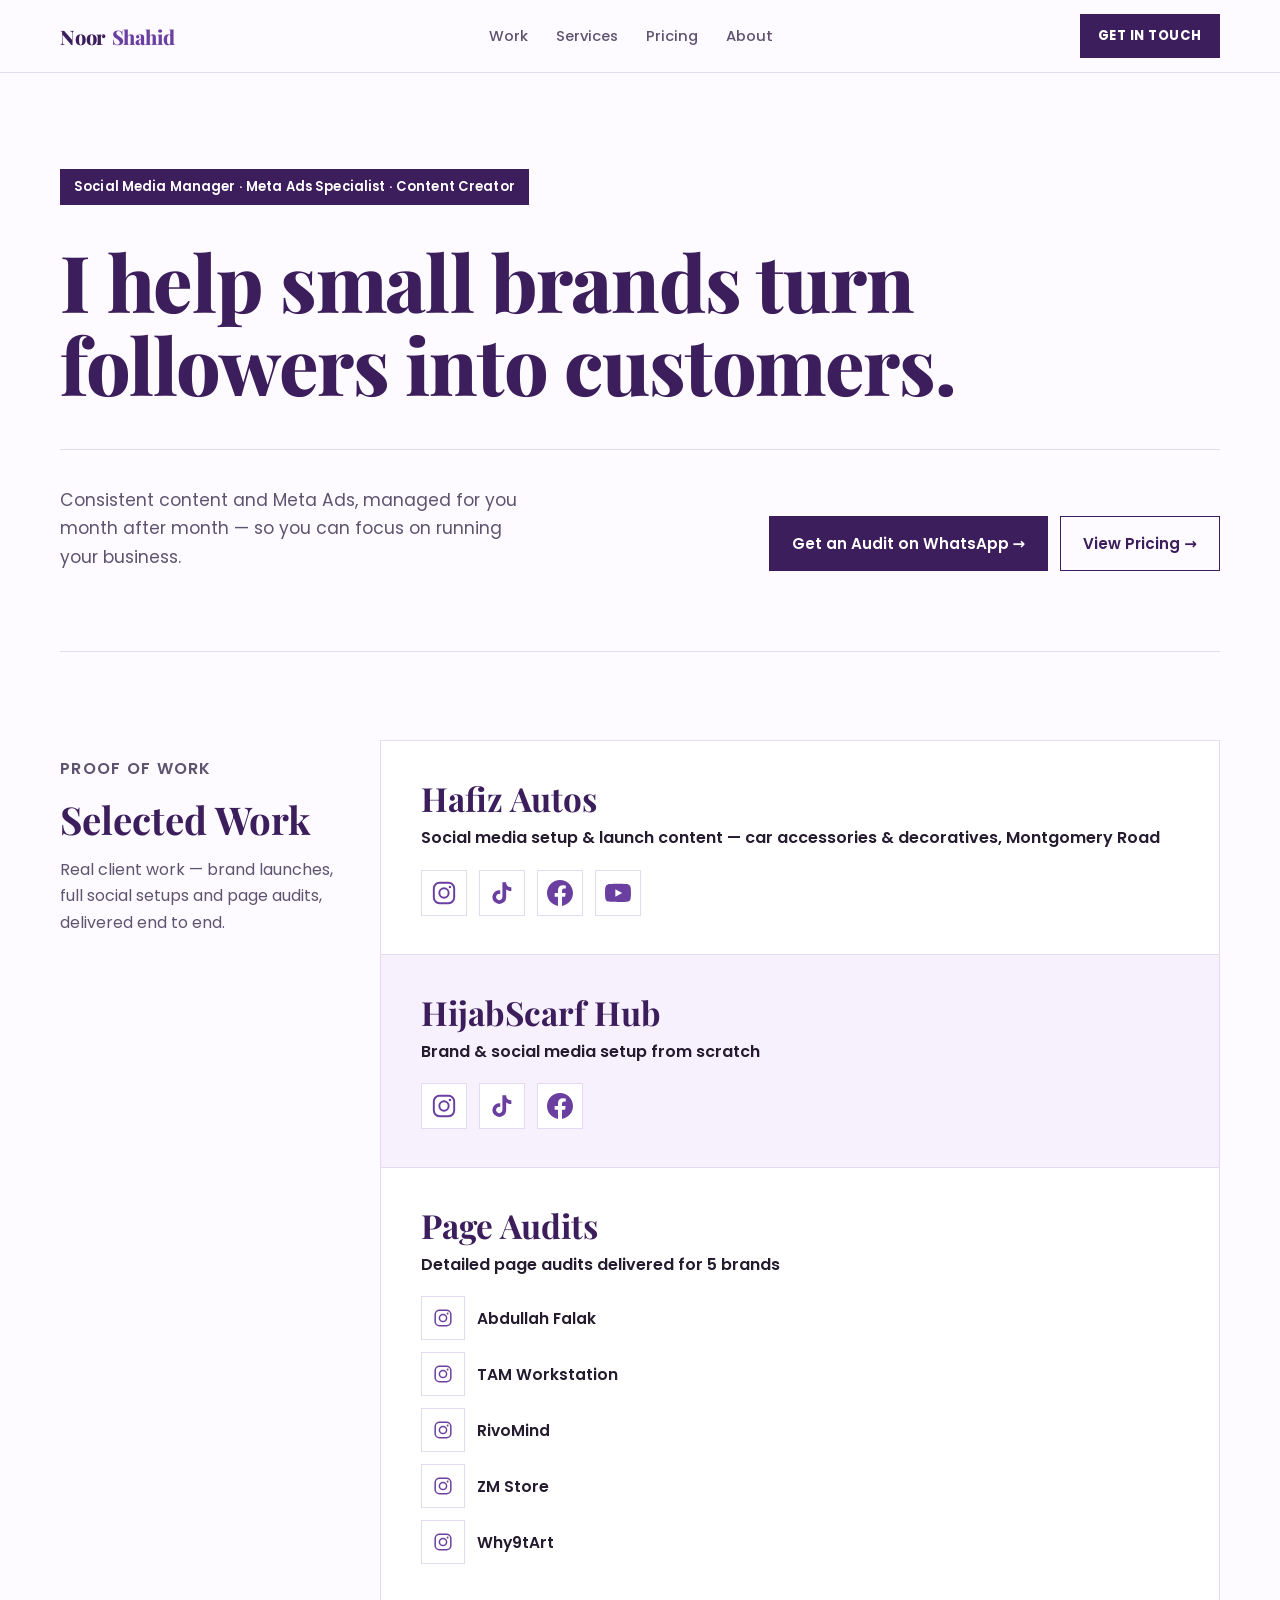
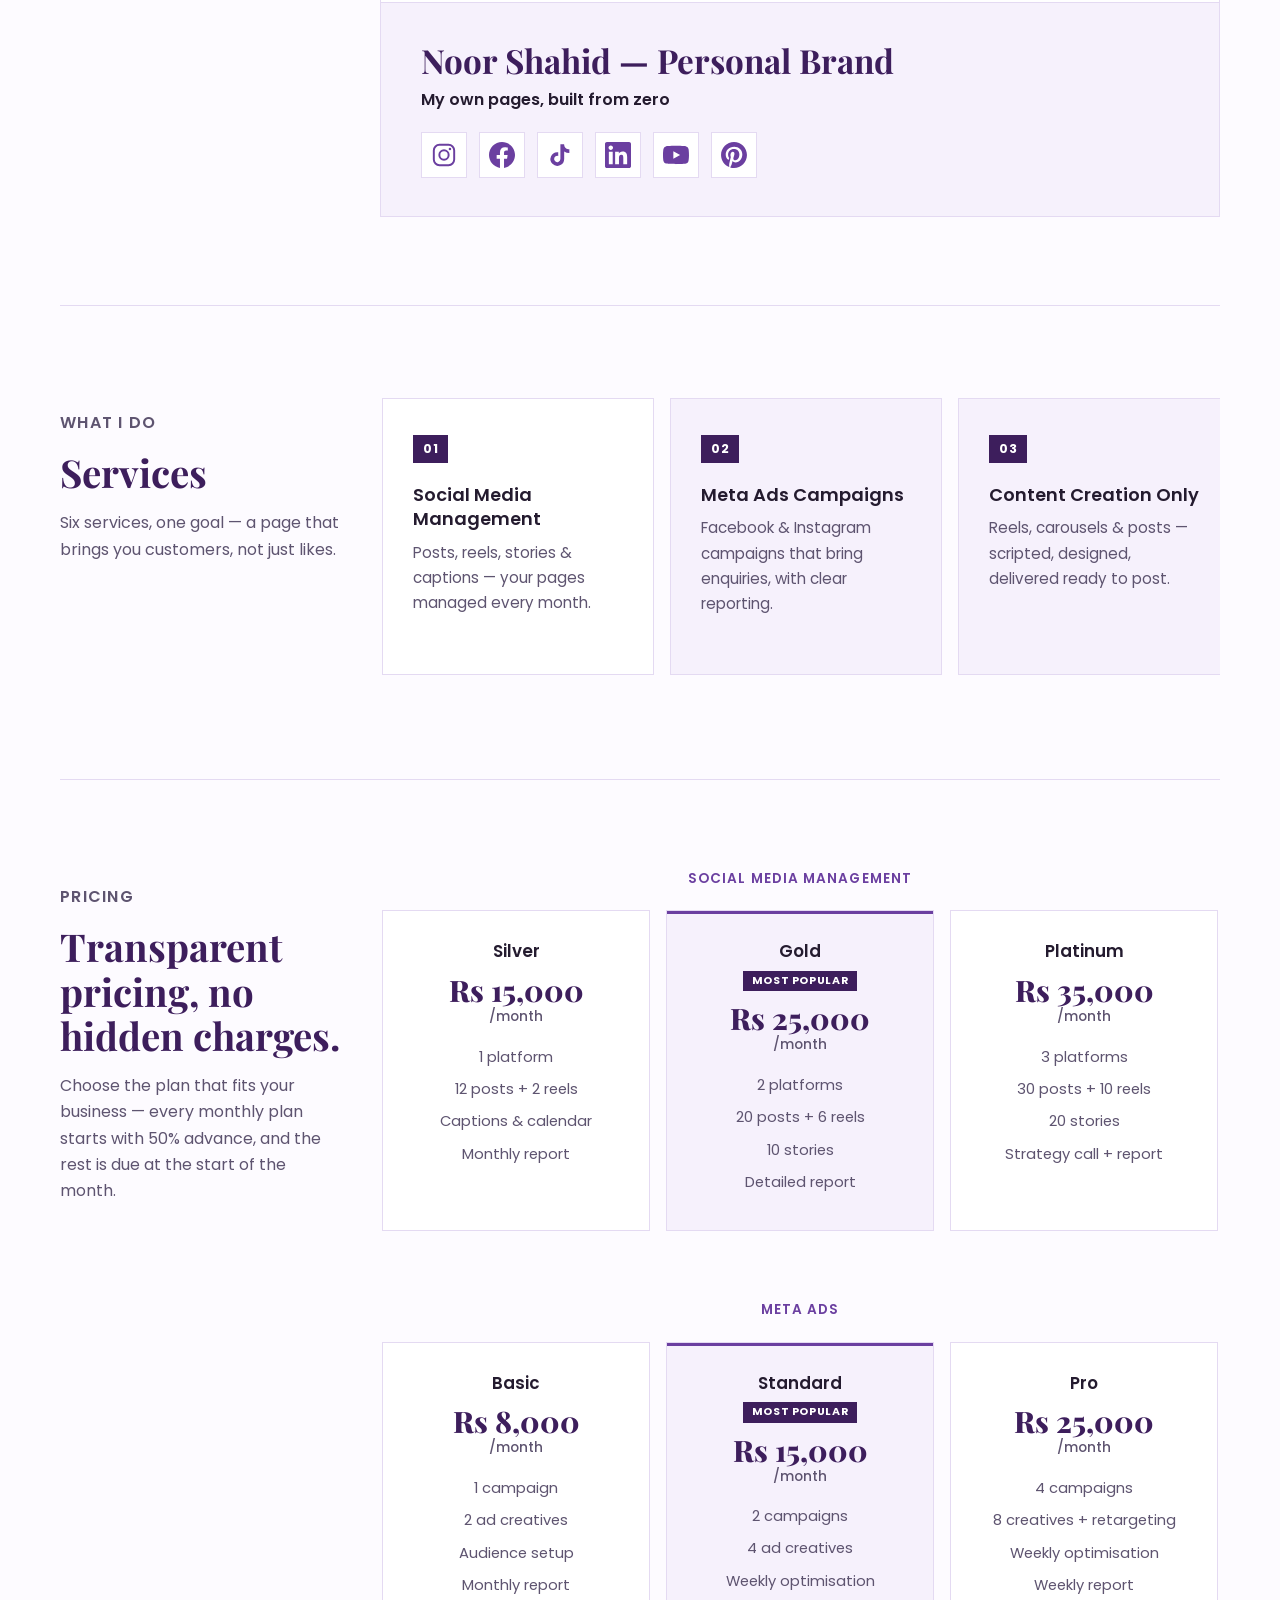
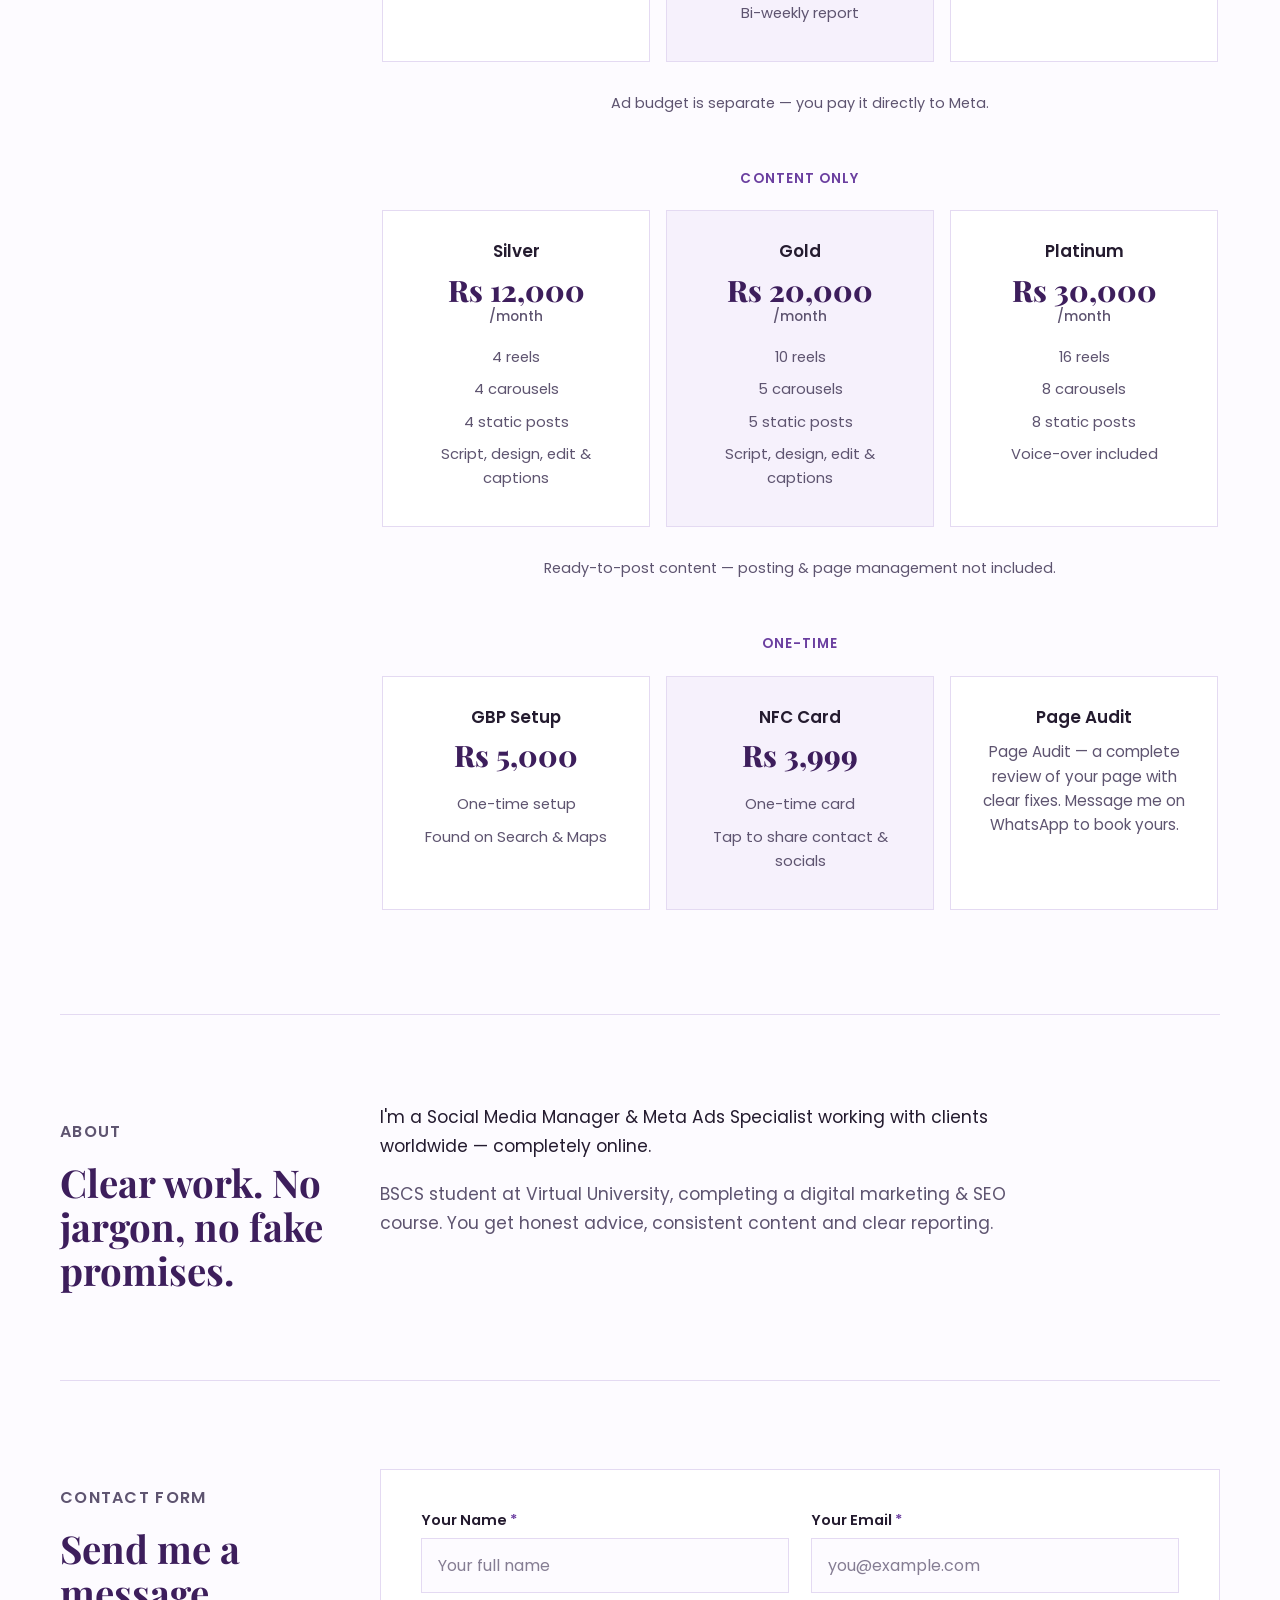
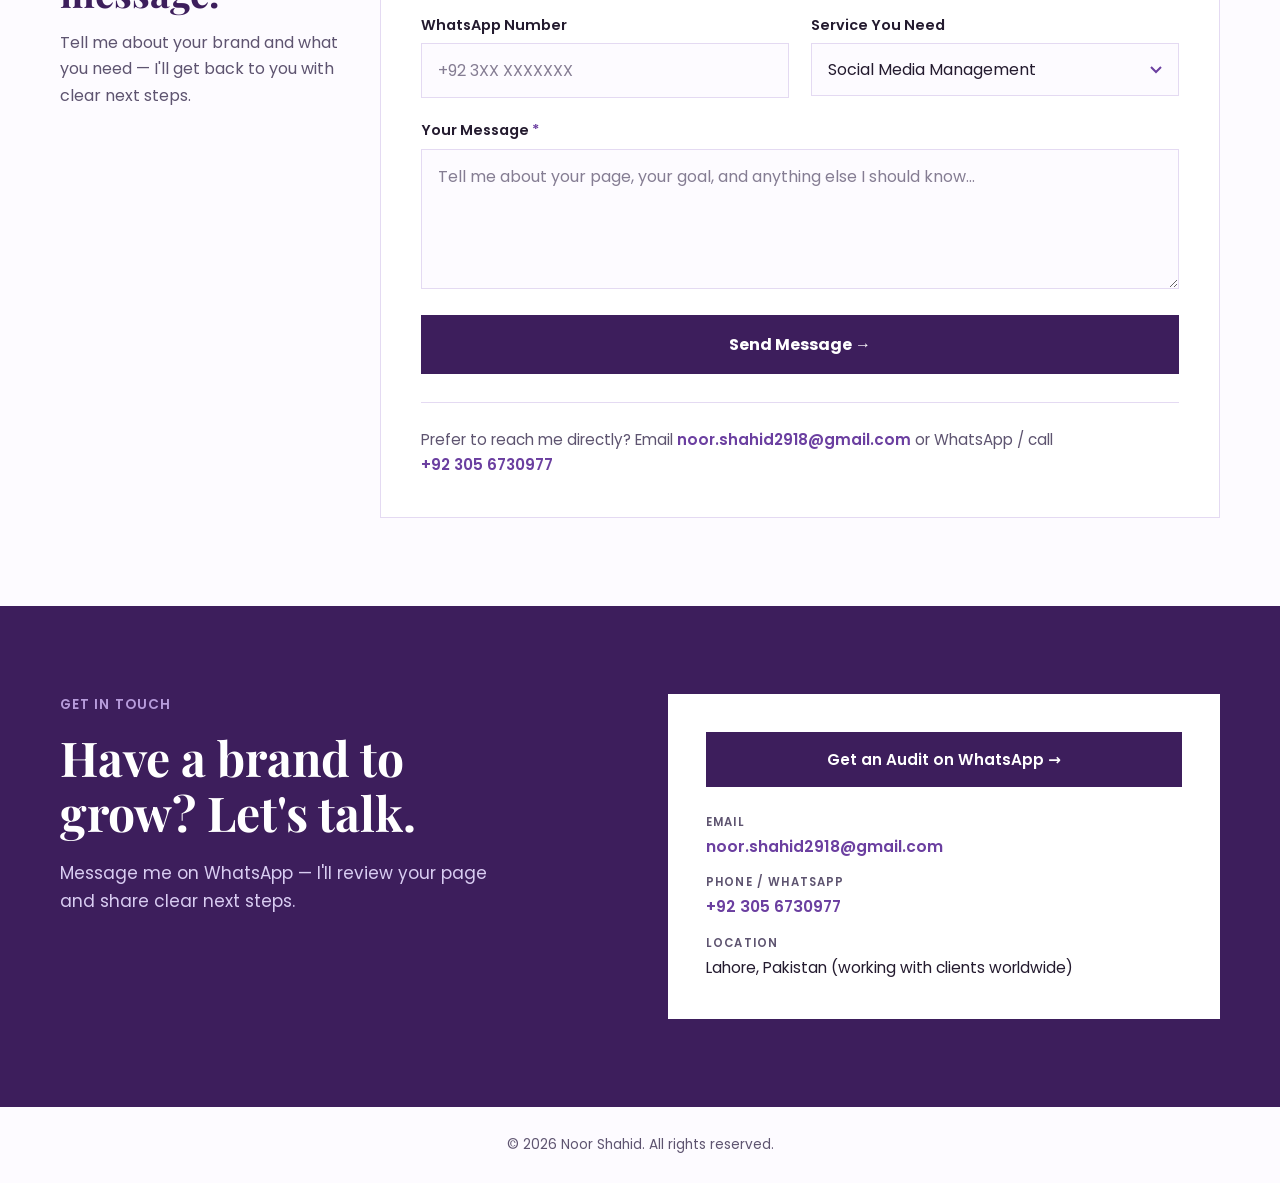
==== commit 9b172706: "Add files via upload" ====
--- a/index.html
+++ b/index.html
@@ -409,9 +409,9 @@
         <div class="price-group">
           <h3 class="pg-title">Social Media Management</h3>
           <div class="price-cols">
-            <article class="plan"><p class="plan-name">Silver</p><div class="plan-price">Rs 10,000<small> /month</small></div><ul><li>1 platform</li><li>12 posts + 2 reels</li><li>Captions &amp; calendar</li><li>Monthly report</li></ul></article>
-            <article class="plan alt featured"><p class="plan-name">Gold <span class="pop">Most Popular</span></p><div class="plan-price">Rs 20,000<small> /month</small></div><ul><li>2 platforms</li><li>20 posts + 6 reels</li><li>10 stories</li><li>Detailed report</li></ul></article>
-            <article class="plan"><p class="plan-name">Platinum</p><div class="plan-price">Rs 30,000<small> /month</small></div><ul><li>3 platforms</li><li>30 posts + 10 reels</li><li>20 stories</li><li>Strategy call + report</li></ul></article>
+            <article class="plan"><p class="plan-name">Silver</p><div class="plan-price">Rs 15,000<small> /month</small></div><ul><li>1 platform</li><li>12 posts + 2 reels</li><li>Captions &amp; calendar</li><li>Monthly report</li></ul></article>
+            <article class="plan alt featured"><p class="plan-name">Gold <span class="pop">Most Popular</span></p><div class="plan-price">Rs 25,000<small> /month</small></div><ul><li>2 platforms</li><li>20 posts + 6 reels</li><li>10 stories</li><li>Detailed report</li></ul></article>
+            <article class="plan"><p class="plan-name">Platinum</p><div class="plan-price">Rs 35,000<small> /month</small></div><ul><li>3 platforms</li><li>30 posts + 10 reels</li><li>20 stories</li><li>Strategy call + report</li></ul></article>
           </div>
         </div>
 
@@ -428,8 +428,8 @@
         <div class="price-group">
           <h3 class="pg-title">Content Only</h3>
           <div class="price-cols">
-            <article class="plan"><p class="plan-name">Silver</p><div class="plan-price">Rs 10,000<small> /month</small></div><ul><li>4 reels</li><li>4 carousels</li><li>4 static posts</li><li>Script, design, edit &amp; captions</li></ul></article>
-            <article class="plan alt"><p class="plan-name">Gold</p><div class="plan-price">Rs 18,000<small> /month</small></div><ul><li>10 reels</li><li>5 carousels</li><li>5 static posts</li><li>Script, design, edit &amp; captions</li></ul></article>
+            <article class="plan"><p class="plan-name">Silver</p><div class="plan-price">Rs 12,000<small> /month</small></div><ul><li>4 reels</li><li>4 carousels</li><li>4 static posts</li><li>Script, design, edit &amp; captions</li></ul></article>
+            <article class="plan alt"><p class="plan-name">Gold</p><div class="plan-price">Rs 20,000<small> /month</small></div><ul><li>10 reels</li><li>5 carousels</li><li>5 static posts</li><li>Script, design, edit &amp; captions</li></ul></article>
             <article class="plan"><p class="plan-name">Platinum</p><div class="plan-price">Rs 30,000<small> /month</small></div><ul><li>16 reels</li><li>8 carousels</li><li>8 static posts</li><li>Voice-over included</li></ul></article>
           </div>
           <p class="price-note">Ready-to-post content — posting &amp; page management not included.</p>
